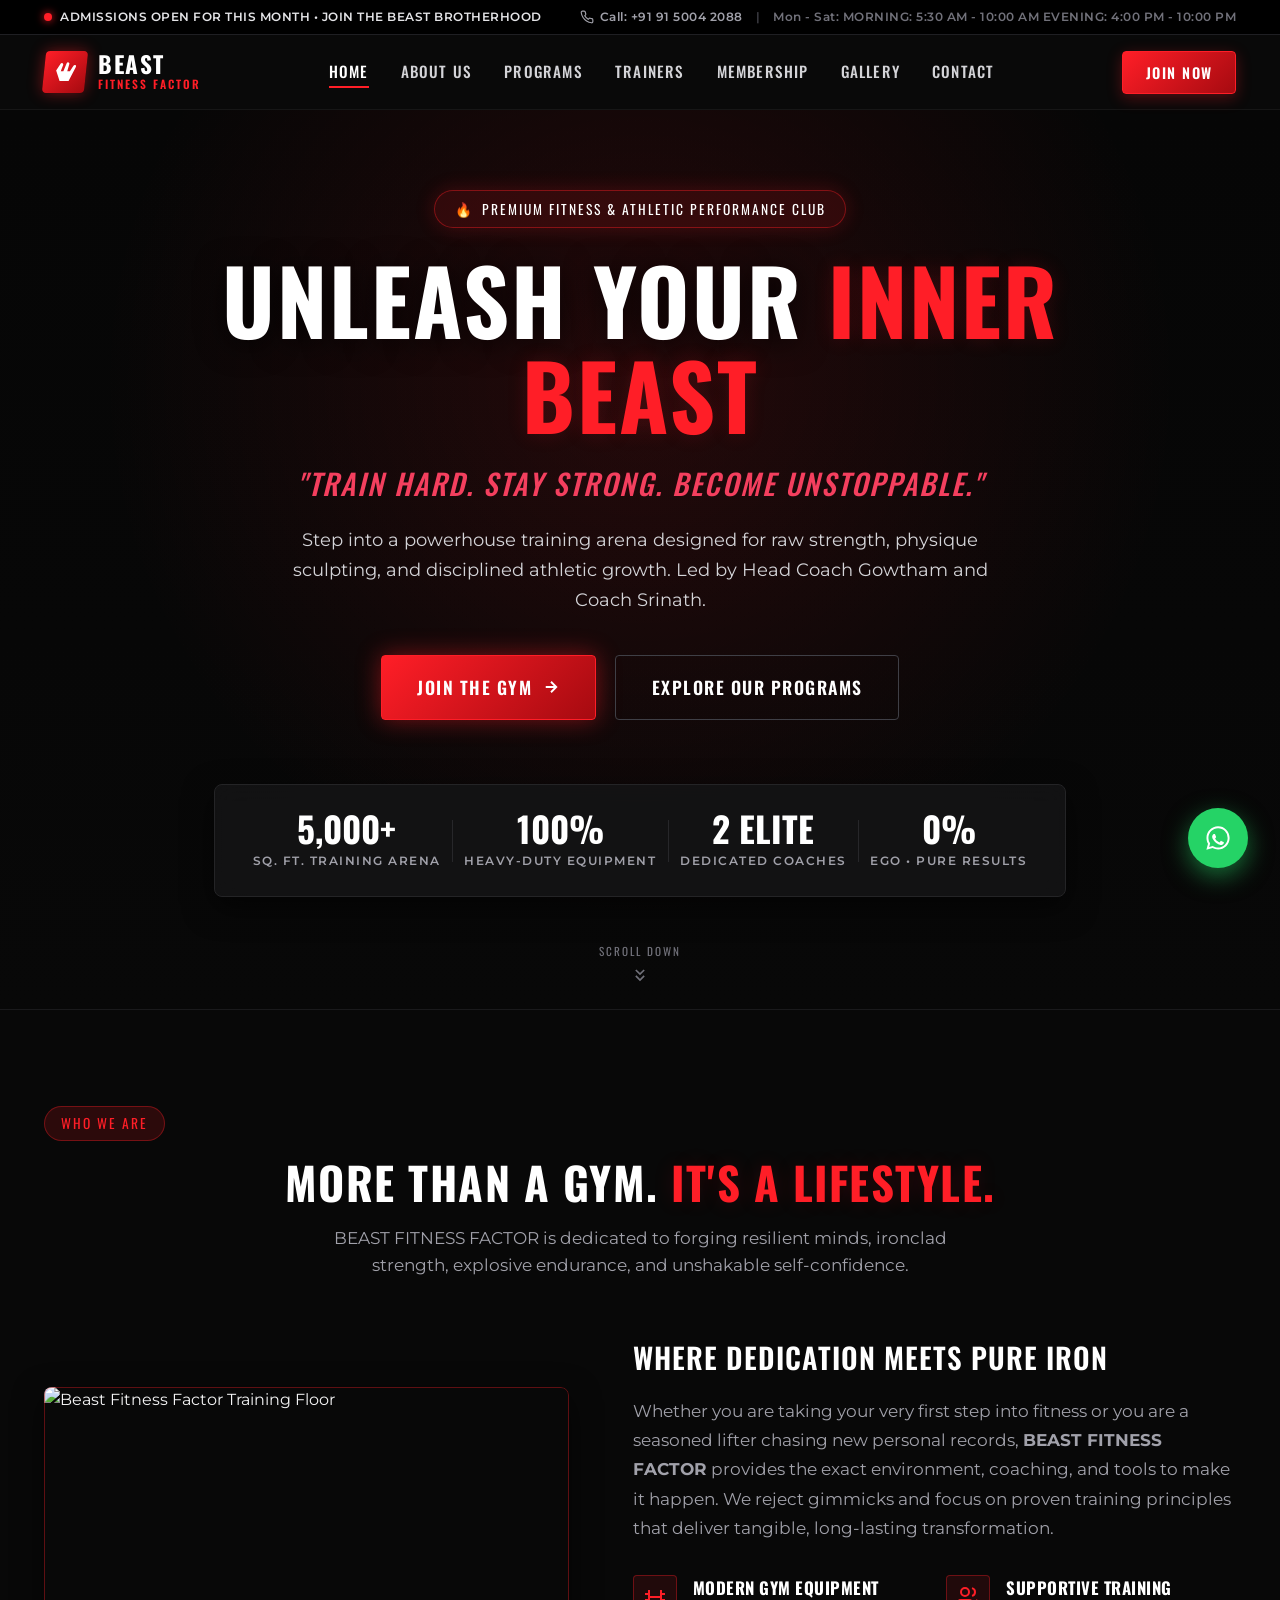
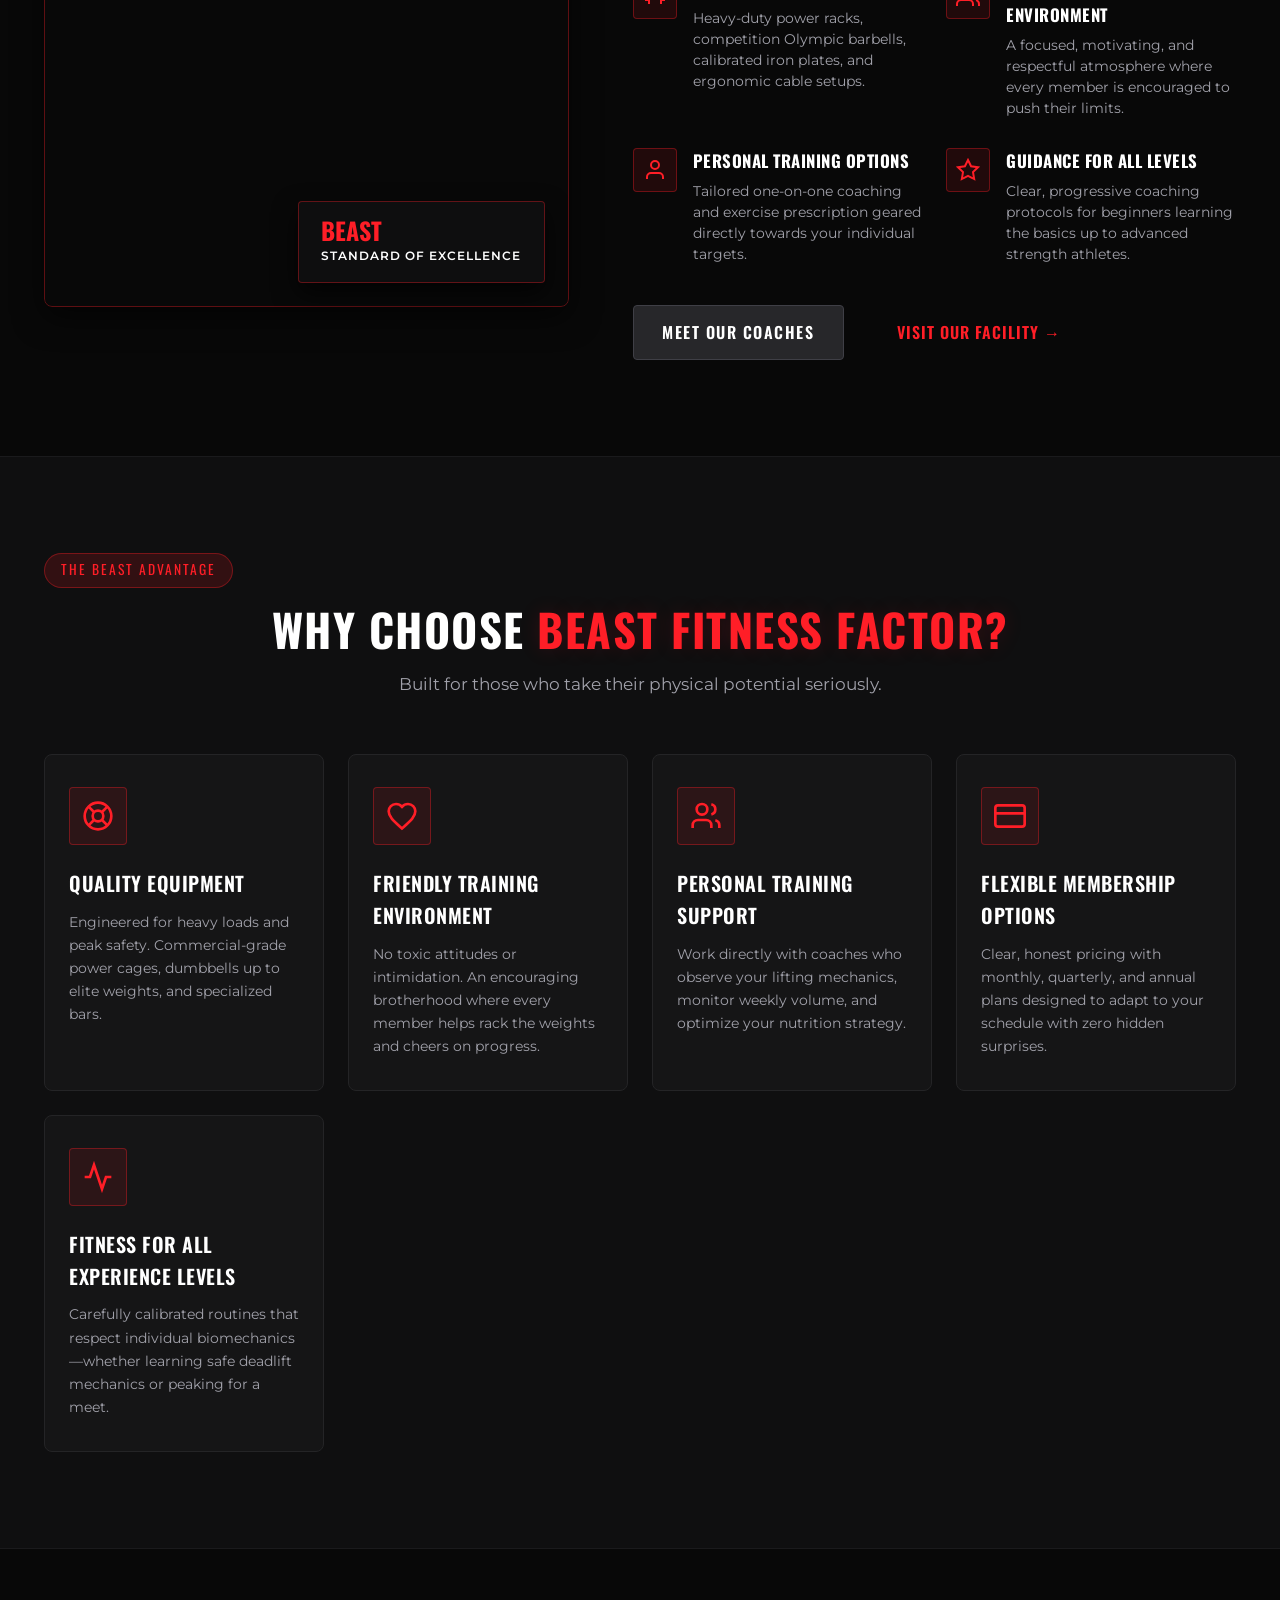
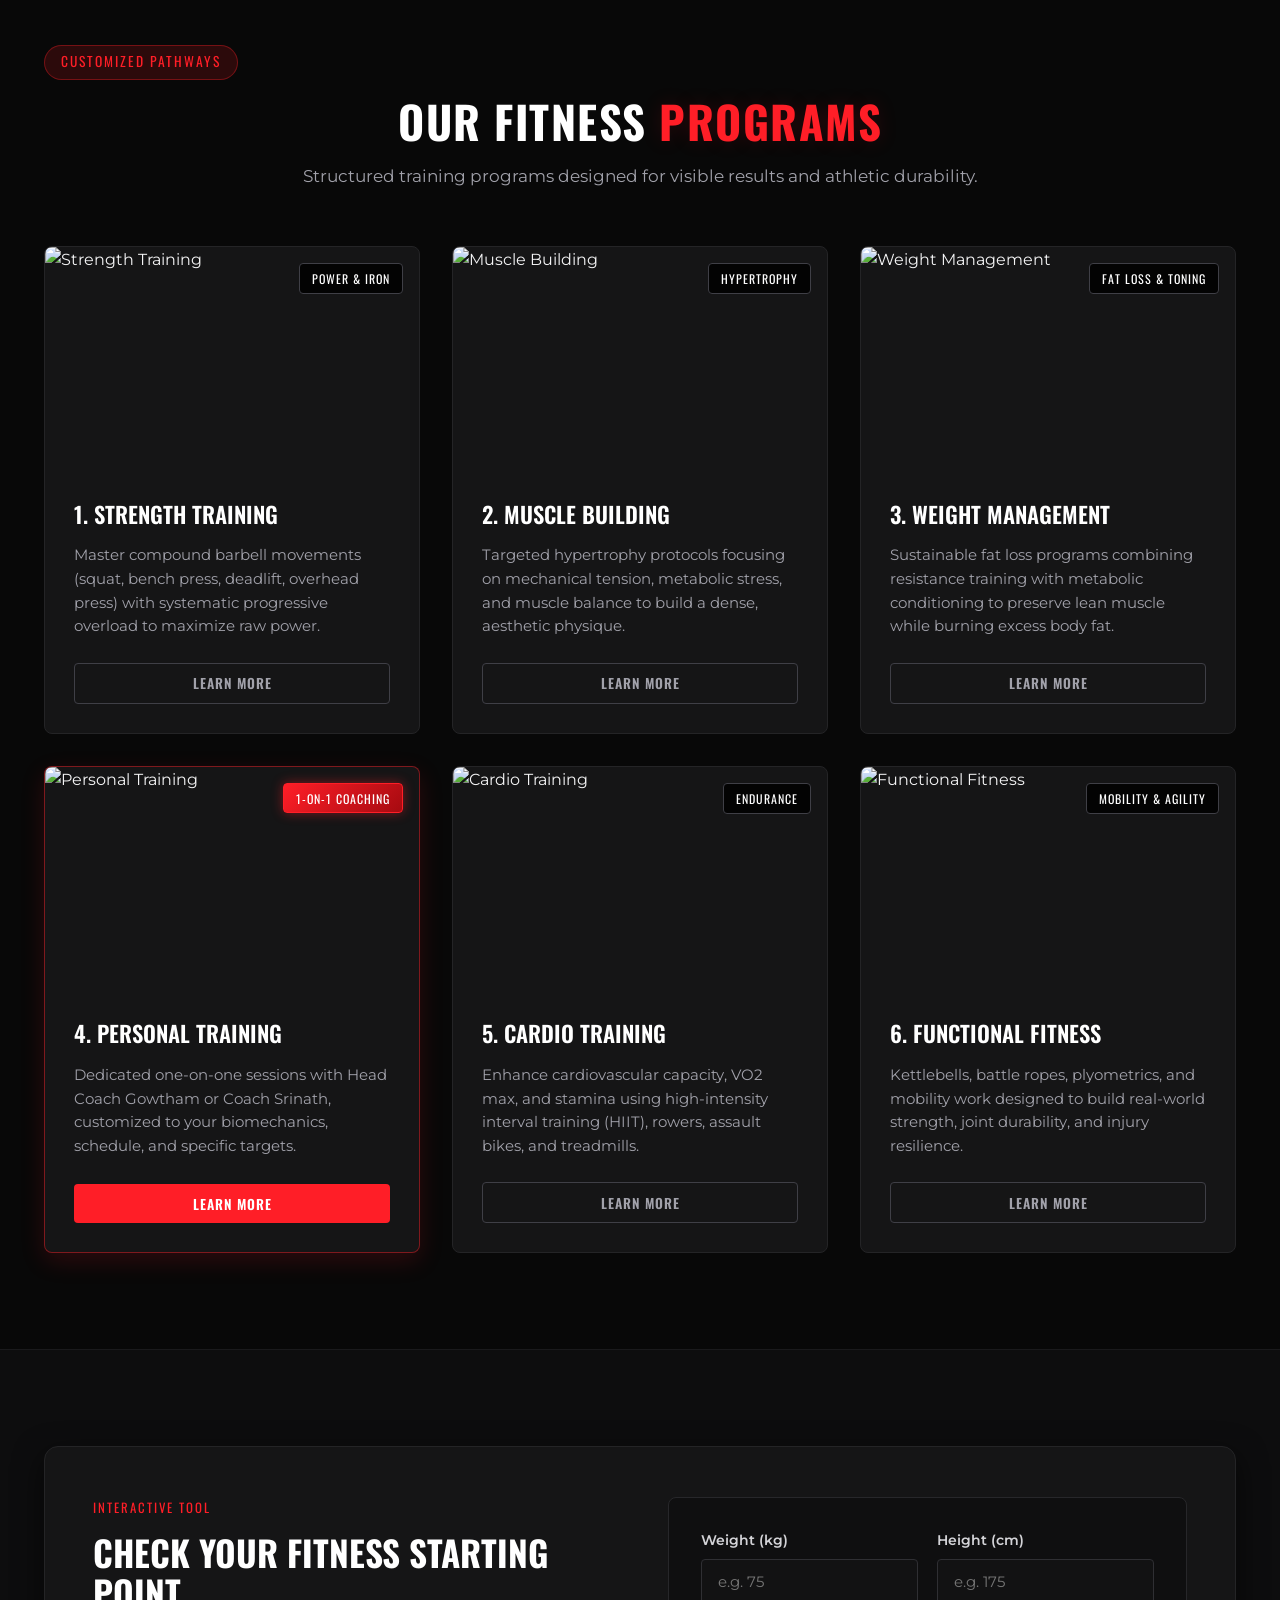
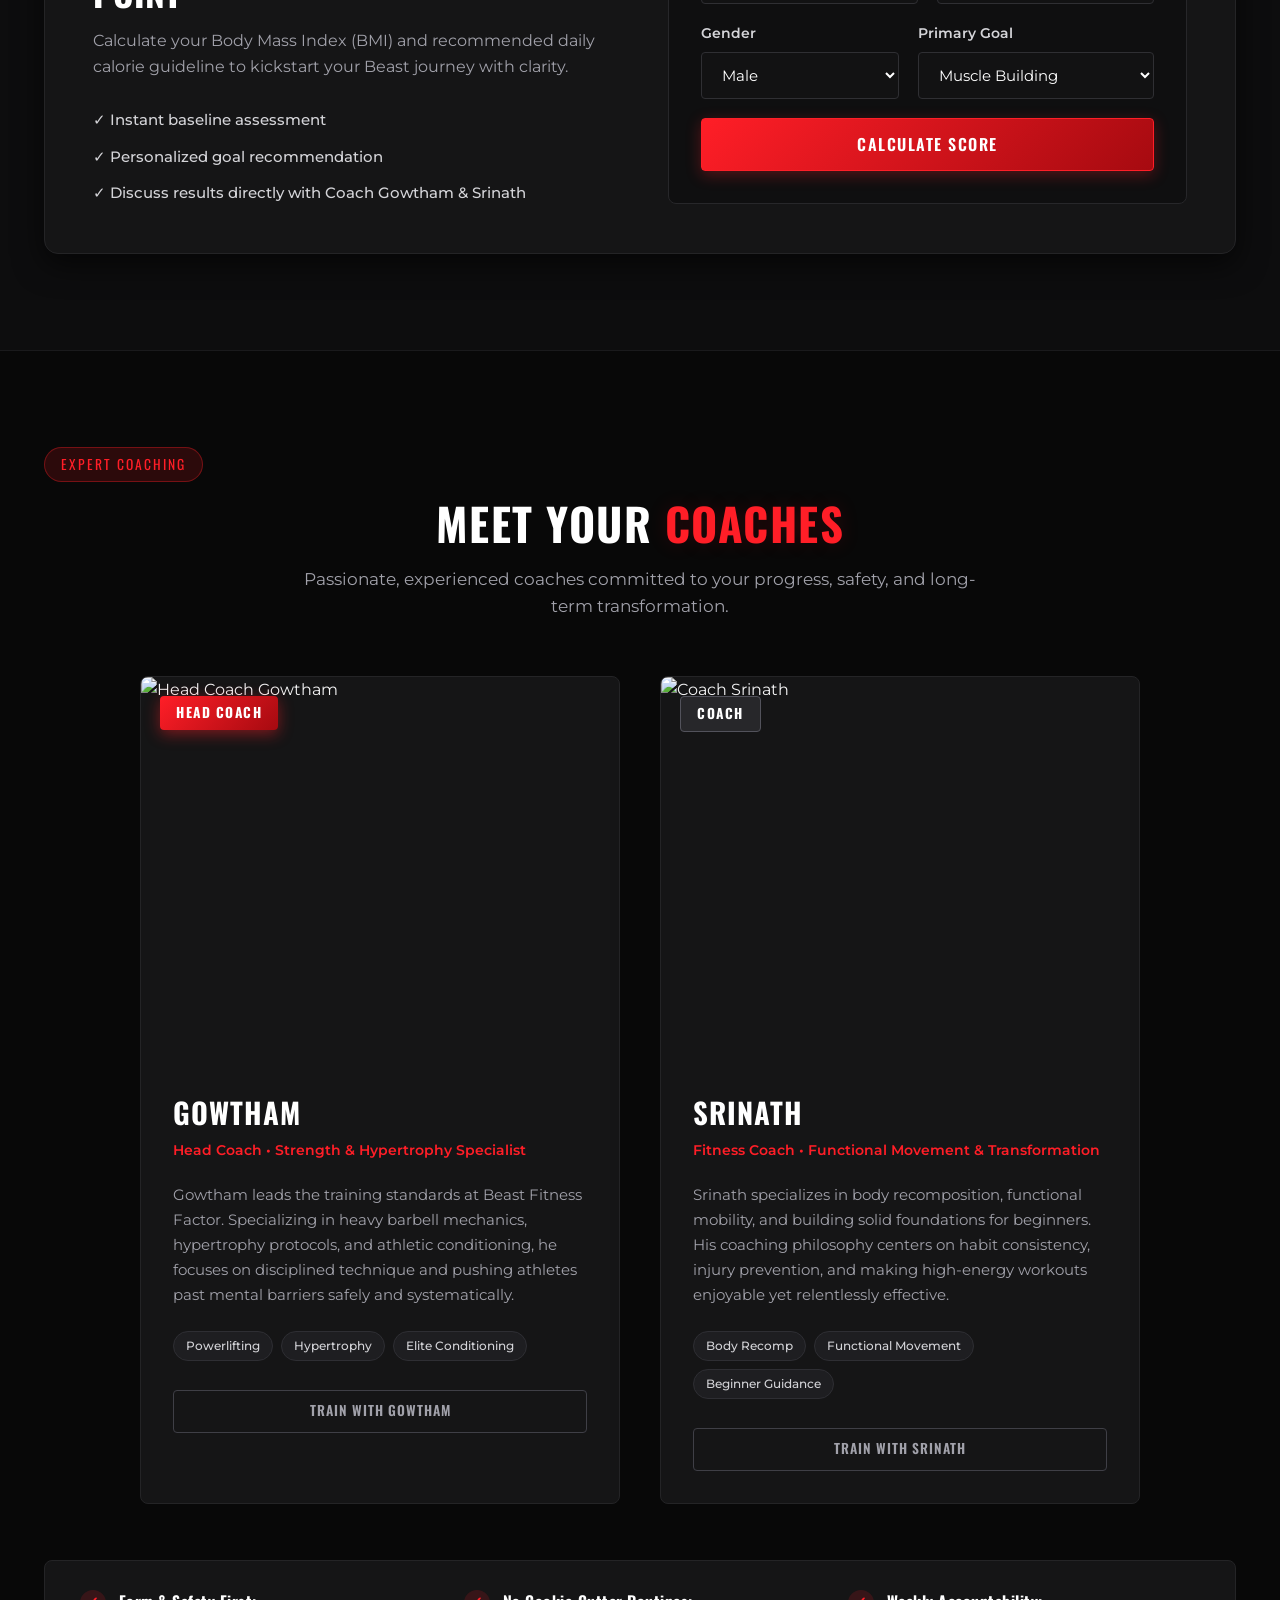
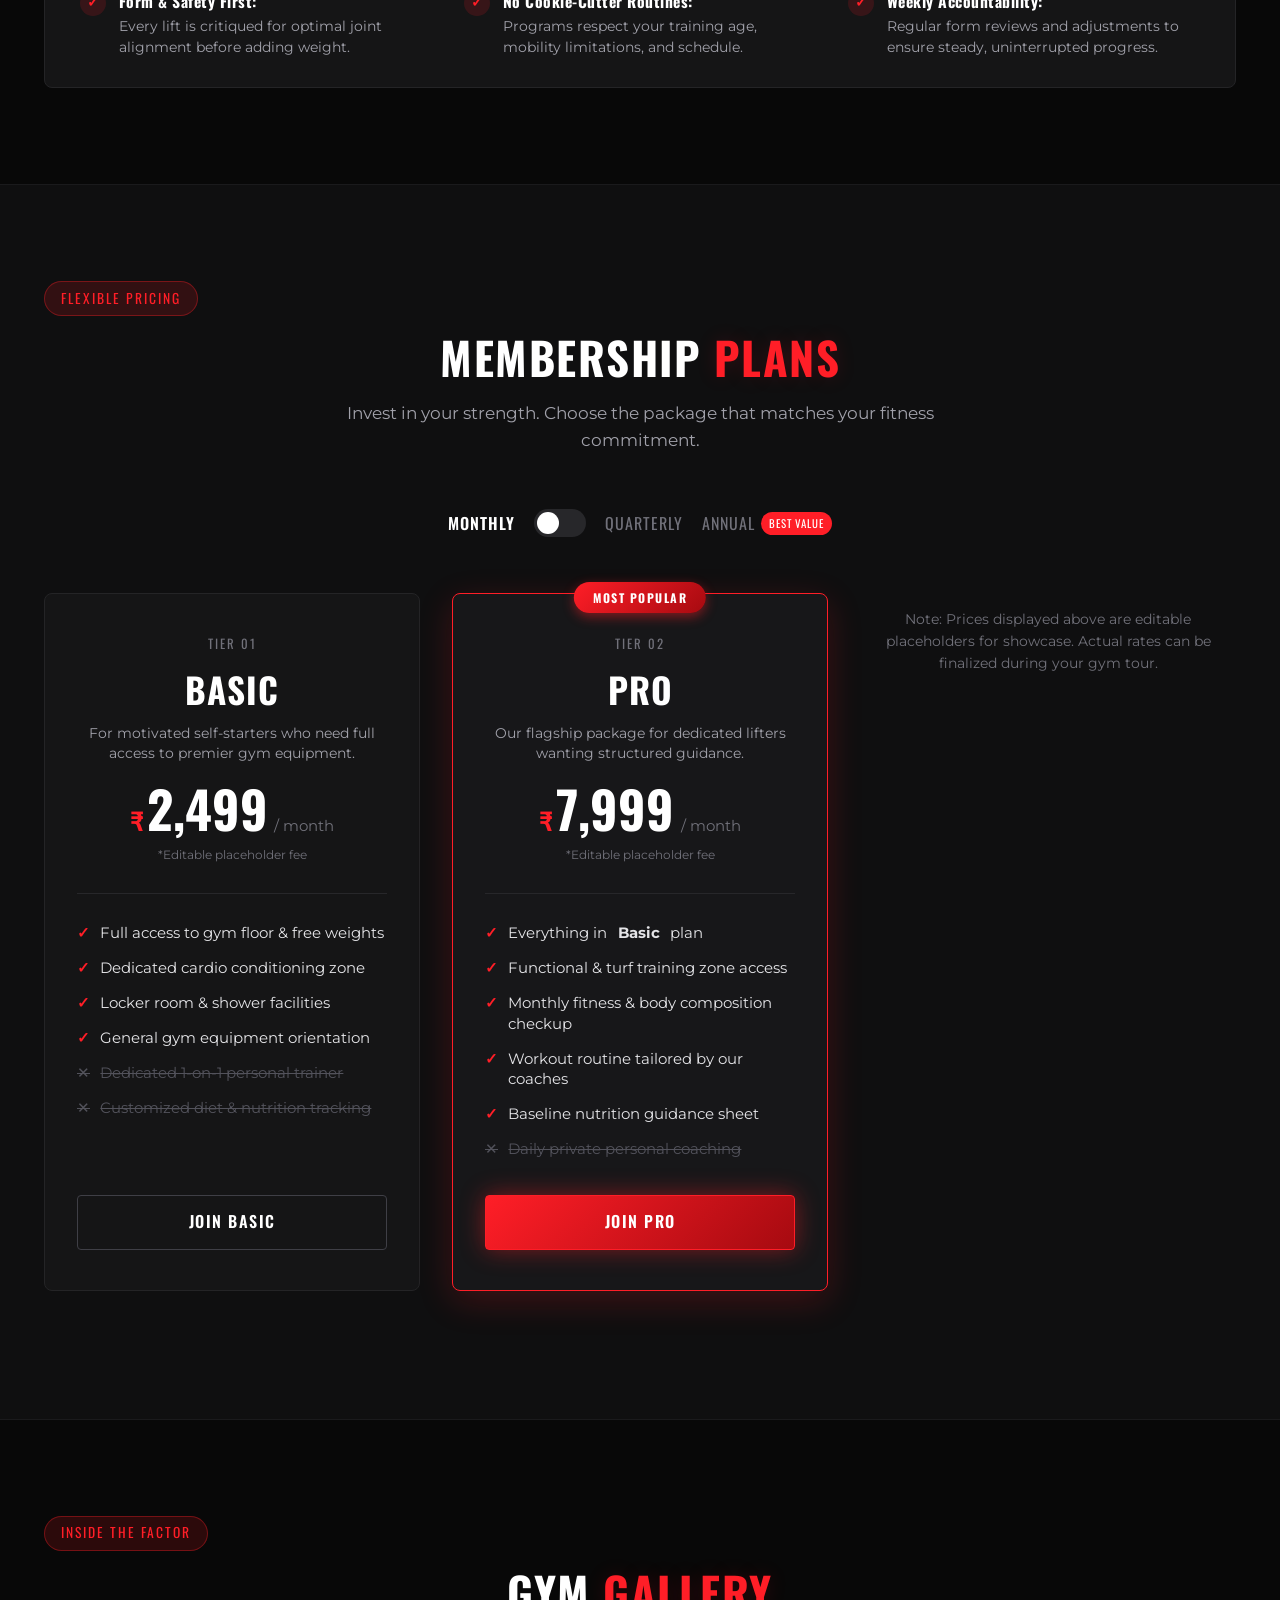
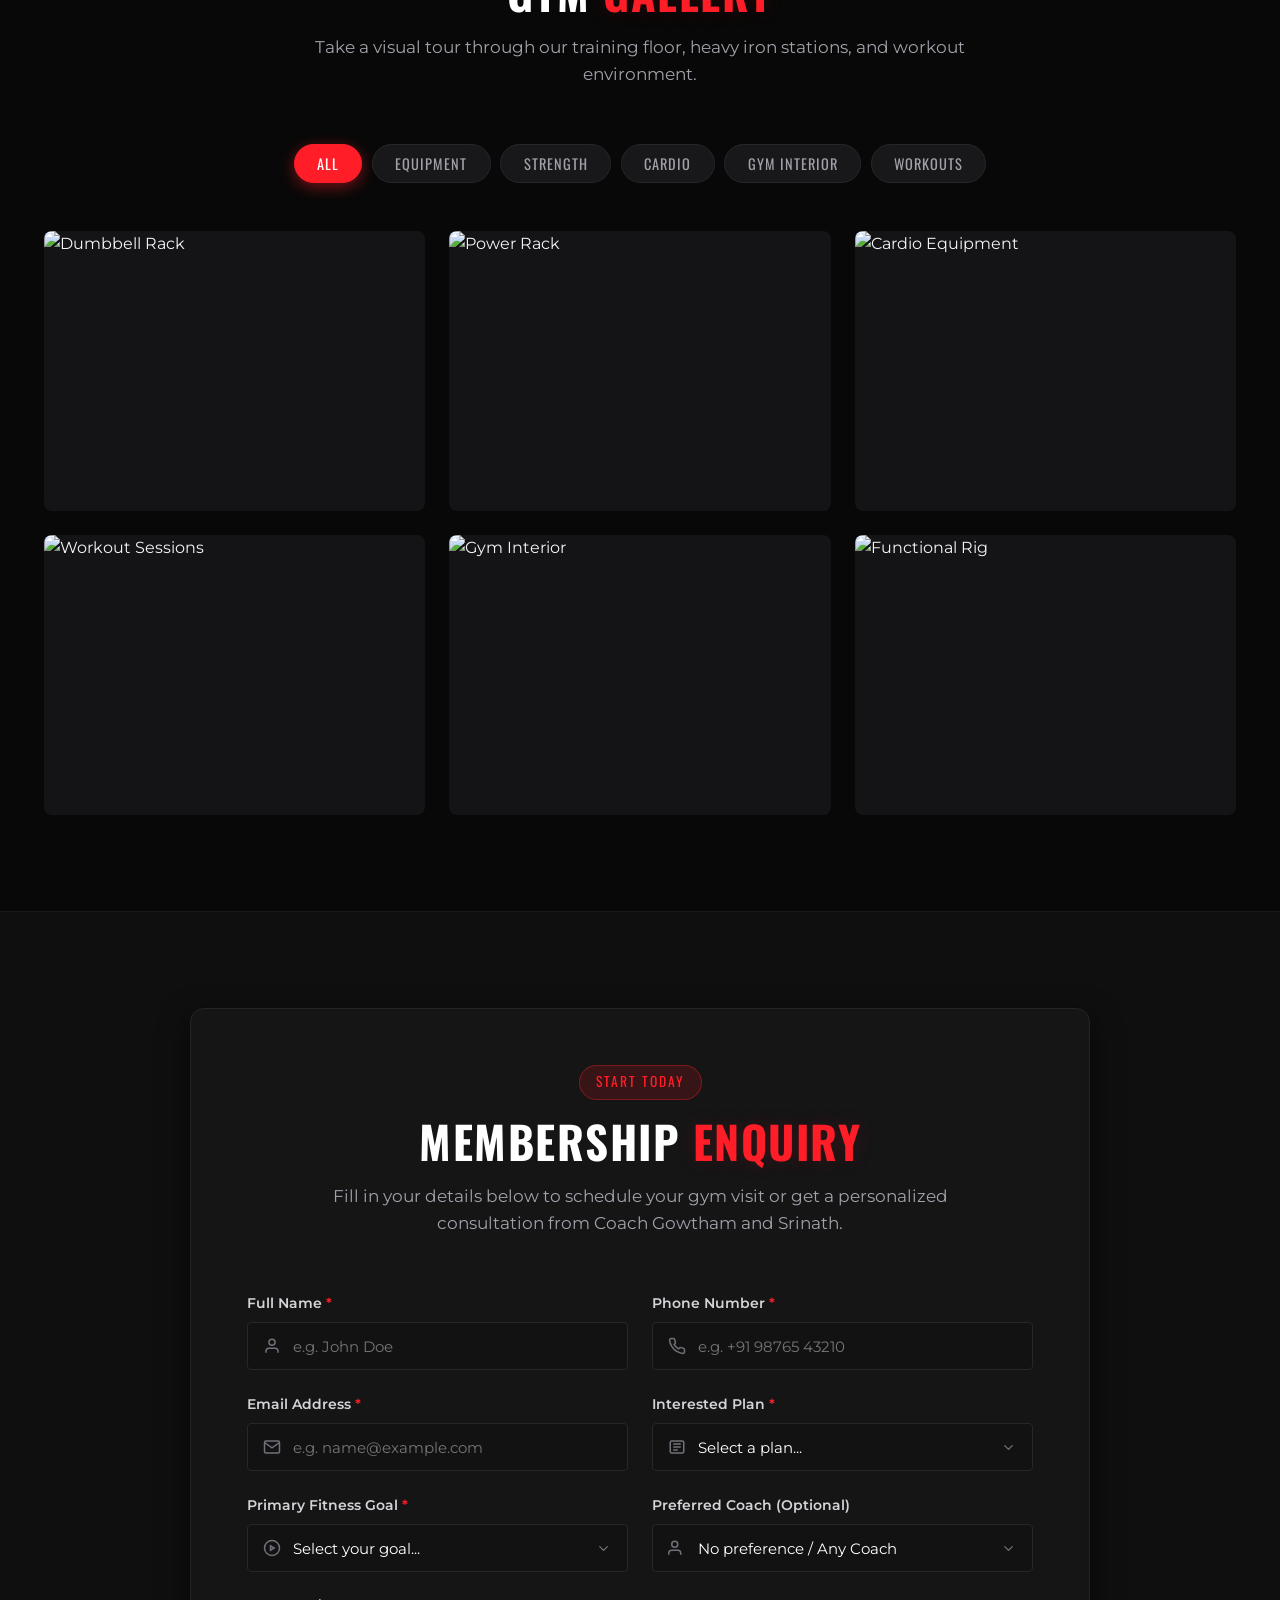
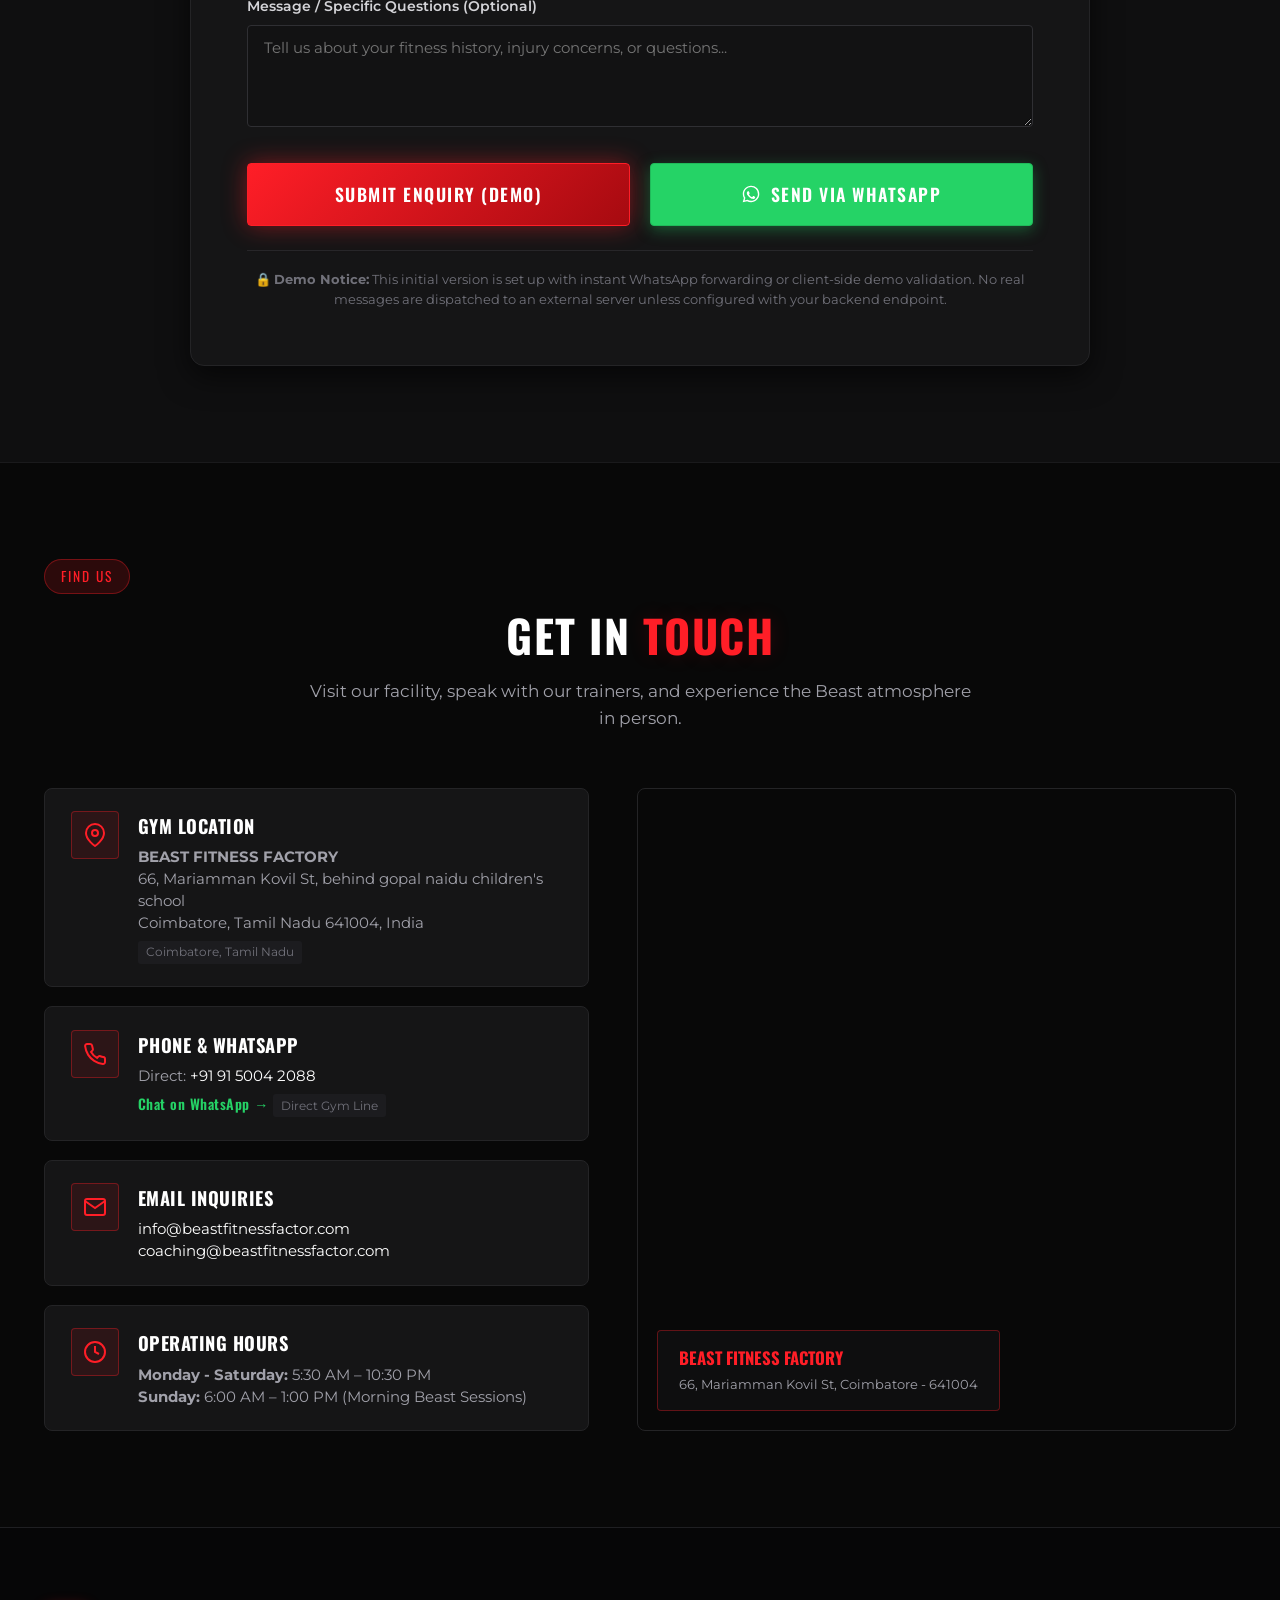
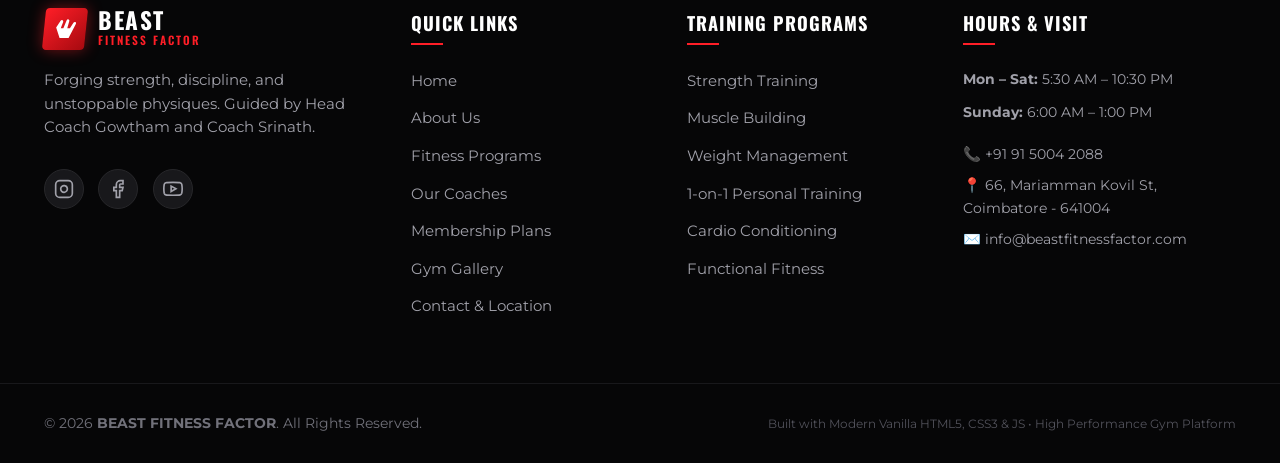
==== index.html @ 0b419434 "Initial commit: Beast Fitness Factory premium gym website" ====
<!DOCTYPE html>
<html lang="en">
<head>
  <meta charset="UTF-8">
  <meta name="viewport" content="width=device-width, initial-scale=1.0">
  <title>BEAST FITNESS FACTOR | Unleash Your Inner Beast</title>
  <meta name="description" content="BEAST FITNESS FACTOR - Premium fitness club with a powerful bodybuilding atmosphere. Expert coaching by Head Coach Gowtham and Coach Srinath.">
  <meta name="theme-color" content="#0d0d0d">
  
  <!-- Google Fonts: Oswald (Headings) & Montserrat (Body/Accents) -->
  <link rel="preconnect" href="https://fonts.googleapis.com">
  <link rel="preconnect" href="https://fonts.gstatic.com" crossorigin>
  <link href="https://fonts.googleapis.com/css2?family=Montserrat:ital,wght@0,300;0,400;0,500;0,600;0,700;0,800;1,400&family=Oswald:wght@400;500;600;700&display=swap" rel="stylesheet">
  
  <!-- Main Stylesheet -->
  <link rel="stylesheet" href="style.css">
</head>
<body>

  <!-- ==================== TOP ANNOUNCEMENT BAR ==================== -->
  <aside class="announcement-bar">
    <div class="container announcement-inner">
      <div class="announcement-item">
        <span class="pulse-indicator"></span>
        <span>ADMISSIONS OPEN FOR THIS MONTH &bull; JOIN THE BEAST BROTHERHOOD</span>
      </div>
      <div class="announcement-contact">
        <a href="tel:+919150042088" class="top-contact-link">
          <svg viewBox="0 0 24 24" width="14" height="14" fill="none" stroke="currentColor" stroke-width="2"><path d="M22 16.92v3a2 2 0 0 1-2.18 2 19.79 19.79 0 0 1-8.63-3.07 19.5 19.5 0 0 1-6-6 19.79 19.79 0 0 1-3.07-8.67A2 2 0 0 1 4.11 2h3a2 2 0 0 1 2 1.72 12.84 12.84 0 0 0 .7 2.81 2 2 0 0 1-.45 2.11L8.09 9.91a16 16 0 0 0 6 6l1.27-1.27a2 2 0 0 1 2.11-.45 12.84 12.84 0 0 0 2.81.7A2 2 0 0 1 22 16.92z"/></svg>
          <span>Call: +91 91 5004 2088</span>
        </a>
        <span class="divider">|</span>
        <span class="hours-tag">Mon - Sat: MORNING: 5:30 AM - 10:00 AM
          EVENING: 4:00 PM - 10:00 PM

        </span>
      </div>
    </div>
  </aside>

  <!-- ==================== STICKY NAVIGATION BAR ==================== -->
  <header class="site-header" id="navbar">
    <div class="container nav-container">
      <!-- Brand Logo -->
      <a href="#home" class="brand-logo" aria-label="Beast Fitness Factor Home">
        <div class="logo-mark">
          <svg viewBox="0 0 32 32" fill="currentColor" class="claw-icon">
            <path d="M4 14l5-9c.6-.9 1.9-1.2 2.8-.5.7.5 1 1.4.8 2.3l-2.4 8.2h3.5l3.2-10.5c.3-1 1.4-1.6 2.4-1.3.8.2 1.4 1 1.4 1.8l-1.8 10h3.5l4-7.5c.5-.9 1.7-1.3 2.6-.7.8.5 1.1 1.4.9 2.3L22 28H10L4 14z"/>
          </svg>
        </div>
        <div class="logo-text">
          <span class="brand-name">BEAST</span>
          <span class="brand-sub">FITNESS FACTOR</span>
        </div>
      </a>

      <!-- Desktop Navigation Links -->
      <nav class="nav-menu" id="nav-menu" aria-label="Main Navigation">
        <ul class="nav-list">
          <li class="nav-item"><a href="#home" class="nav-link active">Home</a></li>
          <li class="nav-item"><a href="#about" class="nav-link">About Us</a></li>
          <li class="nav-item"><a href="#programs" class="nav-link">Programs</a></li>
          <li class="nav-item"><a href="#trainers" class="nav-link">Trainers</a></li>
          <li class="nav-item"><a href="#membership" class="nav-link">Membership</a></li>
          <li class="nav-item"><a href="#gallery" class="nav-link">Gallery</a></li>
          <li class="nav-item"><a href="#contact" class="nav-link">Contact</a></li>
        </ul>
      </nav>

      <!-- Right Action CTA -->
      <div class="nav-actions">
        <a href="#membership" class="btn btn-primary nav-cta">Join Now</a>
        <button class="hamburger" id="hamburger-btn" aria-label="Toggle navigation menu" aria-expanded="false">
          <span class="bar"></span>
          <span class="bar"></span>
          <span class="bar"></span>
        </button>
      </div>
    </div>
  </header>

  <main>
    <!-- ==================== HERO SECTION ==================== -->
    <section class="hero-section" id="home">
      <div class="hero-bg-overlay"></div>
      <div class="container hero-content">
        <div class="hero-badge">
          <span class="badge-fire">🔥</span>
          <span>PREMIUM FITNESS & ATHLETIC PERFORMANCE CLUB</span>
        </div>
        <h1 class="hero-title">
          UNLEASH YOUR <span class="highlight-red">INNER BEAST</span>
        </h1>
        <p class="hero-subtitle">
          "Train Hard. Stay Strong. Become Unstoppable."
        </p>
        <p class="hero-description">
          Step into a powerhouse training arena designed for raw strength, physique sculpting, and disciplined athletic growth. Led by Head Coach Gowtham and Coach Srinath.
        </p>
        <div class="hero-buttons">
          <a href="#membership" class="btn btn-primary btn-large btn-glow">
            <span>JOIN THE GYM</span>
            <svg viewBox="0 0 24 24" width="18" height="18" fill="none" stroke="currentColor" stroke-width="2.5"><path d="M5 12h14M12 5l7 7-7 7"/></svg>
          </a>
          <a href="#programs" class="btn btn-outline btn-large">
            <span>EXPLORE OUR PROGRAMS</span>
          </a>
        </div>

        <!-- Hero Stats Ribbon -->
        <div class="hero-stats">
          <div class="stat-card">
            <span class="stat-number">5,000+</span>
            <span class="stat-label">SQ. FT. TRAINING ARENA</span>
          </div>
          <div class="stat-divider"></div>
          <div class="stat-card">
            <span class="stat-number">100%</span>
            <span class="stat-label">HEAVY-DUTY EQUIPMENT</span>
          </div>
          <div class="stat-divider"></div>
          <div class="stat-card">
            <span class="stat-number">2 ELITE</span>
            <span class="stat-label">DEDICATED COACHES</span>
          </div>
          <div class="stat-divider"></div>
          <div class="stat-card">
            <span class="stat-number">0%</span>
            <span class="stat-label">EGO &bull; PURE RESULTS</span>
          </div>
        </div>
      </div>

      <!-- Scroll Down Indicator -->
      <a href="#about" class="scroll-down-arrow" aria-label="Scroll to About Section">
        <span>SCROLL DOWN</span>
        <svg viewBox="0 0 24 24" width="20" height="20" fill="none" stroke="currentColor" stroke-width="2"><path d="M7 13l5 5 5-5M7 6l5 5 5-5"/></svg>
      </a>
    </section>

    <!-- ==================== ABOUT US SECTION ==================== -->
    <section class="section about-section" id="about">
      <div class="container">
        <div class="section-badge text-center">WHO WE ARE</div>
        <h2 class="section-title text-center">
          MORE THAN A GYM. <span class="highlight-red">IT'S A LIFESTYLE.</span>
        </h2>
        <p class="section-subtitle text-center">
          BEAST FITNESS FACTOR is dedicated to forging resilient minds, ironclad strength, explosive endurance, and unshakable self-confidence.
        </p>

        <div class="about-grid">
          <div class="about-image-column">
            <div class="about-image-wrapper">
              <img src="https://images.unsplash.com/photo-1540497077202-7c8a3999166f?auto=format&fit=crop&w=1000&q=80" alt="Beast Fitness Factor Training Floor" loading="lazy" class="about-main-img">
              <div class="experience-badge">
                <span class="badge-num">BEAST</span>
                <span class="badge-text">STANDARD OF EXCELLENCE</span>
              </div>
            </div>
          </div>

          <div class="about-text-column">
            <h3 class="about-heading">Where Dedication Meets Pure Iron</h3>
            <p class="about-paragraph">
              Whether you are taking your very first step into fitness or you are a seasoned lifter chasing new personal records, <strong>BEAST FITNESS FACTOR</strong> provides the exact environment, coaching, and tools to make it happen. We reject gimmicks and focus on proven training principles that deliver tangible, long-lasting transformation.
            </p>

            <!-- 4 Core Pillars -->
            <div class="about-pillars">
              <div class="pillar-item">
                <div class="pillar-icon">
                  <svg viewBox="0 0 24 24" width="24" height="24" fill="none" stroke="currentColor" stroke-width="2"><path d="M6 5v14M18 5v14M2 9h4M18 9h4M2 15h4M18 15h4M6 12h12"/></svg>
                </div>
                <div class="pillar-text">
                  <h4>Modern Gym Equipment</h4>
                  <p>Heavy-duty power racks, competition Olympic barbells, calibrated iron plates, and ergonomic cable setups.</p>
                </div>
              </div>

              <div class="pillar-item">
                <div class="pillar-icon">
                  <svg viewBox="0 0 24 24" width="24" height="24" fill="none" stroke="currentColor" stroke-width="2"><path d="M17 21v-2a4 4 0 0 0-4-4H5a4 4 0 0 0-4 4v2"/><circle cx="9" cy="7" r="4"/><path d="M23 21v-2a4 4 0 0 0-3-3.87"/><path d="M16 3.13a4 4 0 0 1 0 7.75"/></svg>
                </div>
                <div class="pillar-text">
                  <h4>Supportive Training Environment</h4>
                  <p>A focused, motivating, and respectful atmosphere where every member is encouraged to push their limits.</p>
                </div>
              </div>

              <div class="pillar-item">
                <div class="pillar-icon">
                  <svg viewBox="0 0 24 24" width="24" height="24" fill="none" stroke="currentColor" stroke-width="2"><path d="M20 21v-2a4 4 0 0 0-4-4H8a4 4 0 0 0-4 4v2"/><circle cx="12" cy="7" r="4"/></svg>
                </div>
                <div class="pillar-text">
                  <h4>Personal Training Options</h4>
                  <p>Tailored one-on-one coaching and exercise prescription geared directly towards your individual targets.</p>
                </div>
              </div>

              <div class="pillar-item">
                <div class="pillar-icon">
                  <svg viewBox="0 0 24 24" width="24" height="24" fill="none" stroke="currentColor" stroke-width="2"><path d="M12 2l3.09 6.26L22 9.27l-5 4.87 1.18 6.88L12 17.77l-6.18 3.25L7 14.14 2 9.27l6.91-1.01L12 2z"/></svg>
                </div>
                <div class="pillar-text">
                  <h4>Guidance For All Levels</h4>
                  <p>Clear, progressive coaching protocols for beginners learning the basics up to advanced strength athletes.</p>
                </div>
              </div>
            </div>

            <div class="about-cta-row">
              <a href="#trainers" class="btn btn-secondary">Meet Our Coaches</a>
              <a href="#contact" class="btn btn-link">Visit Our Facility &rarr;</a>
            </div>
          </div>
        </div>
      </div>
    </section>

    <!-- ==================== WHY CHOOSE US SECTION ==================== -->
    <section class="section why-section">
      <div class="container">
        <div class="section-badge text-center">THE BEAST ADVANTAGE</div>
        <h2 class="section-title text-center">WHY CHOOSE <span class="highlight-red">BEAST FITNESS FACTOR?</span></h2>
        <p class="section-subtitle text-center">Built for those who take their physical potential seriously.</p>

        <div class="features-grid">
          <div class="feature-card">
            <div class="feature-icon-wrapper">
              <svg viewBox="0 0 24 24" width="32" height="32" fill="none" stroke="currentColor" stroke-width="2"><circle cx="12" cy="12" r="10"/><path d="m4.93 4.93 4.24 4.24M14.83 9.17l4.24-4.24M14.83 14.83l4.24 4.24M9.17 14.83l-4.24 4.24"/><circle cx="12" cy="12" r="4"/></svg>
            </div>
            <h3 class="feature-title">Quality Equipment</h3>
            <p class="feature-desc">Engineered for heavy loads and peak safety. Commercial-grade power cages, dumbbells up to elite weights, and specialized bars.</p>
          </div>

          <div class="feature-card">
            <div class="feature-icon-wrapper">
              <svg viewBox="0 0 24 24" width="32" height="32" fill="none" stroke="currentColor" stroke-width="2"><path d="M12 21.35l-1.45-1.32C5.4 15.36 2 12.28 2 8.5 2 5.42 4.42 3 7.5 3c1.74 0 3.41.81 4.5 2.09C13.09 3.81 14.76 3 16.5 3 19.58 3 22 5.42 22 8.5c0 3.78-3.4 6.86-8.55 11.54L12 21.35z"/></svg>
            </div>
            <h3 class="feature-title">Friendly Training Environment</h3>
            <p class="feature-desc">No toxic attitudes or intimidation. An encouraging brotherhood where every member helps rack the weights and cheers on progress.</p>
          </div>

          <div class="feature-card">
            <div class="feature-icon-wrapper">
              <svg viewBox="0 0 24 24" width="32" height="32" fill="none" stroke="currentColor" stroke-width="2"><path d="M16 21v-2a4 4 0 0 0-4-4H6a4 4 0 0 0-4 4v2"/><circle cx="9" cy="7" r="4"/><path d="M22 21v-2a4 4 0 0 0-3-3.87"/><path d="M16 3.13a4 4 0 0 1 0 7.75"/></svg>
            </div>
            <h3 class="feature-title">Personal Training Support</h3>
            <p class="feature-desc">Work directly with coaches who observe your lifting mechanics, monitor weekly volume, and optimize your nutrition strategy.</p>
          </div>

          <div class="feature-card">
            <div class="feature-icon-wrapper">
              <svg viewBox="0 0 24 24" width="32" height="32" fill="none" stroke="currentColor" stroke-width="2"><rect x="1" y="4" width="22" height="16" rx="2" ry="2"/><line x1="1" y1="10" x2="23" y2="10"/></svg>
            </div>
            <h3 class="feature-title">Flexible Membership Options</h3>
            <p class="feature-desc">Clear, honest pricing with monthly, quarterly, and annual plans designed to adapt to your schedule with zero hidden surprises.</p>
          </div>

          <div class="feature-card">
            <div class="feature-icon-wrapper">
              <svg viewBox="0 0 24 24" width="32" height="32" fill="none" stroke="currentColor" stroke-width="2"><polyline points="22 12 18 12 15 21 9 3 6 12 2 12"/></svg>
            </div>
            <h3 class="feature-title">Fitness for All Experience Levels</h3>
            <p class="feature-desc">Carefully calibrated routines that respect individual biomechanics—whether learning safe deadlift mechanics or peaking for a meet.</p>
          </div>
        </div>
      </div>
    </section>

    <!-- ==================== OUR FITNESS PROGRAMS ==================== -->
    <section class="section programs-section" id="programs">
      <div class="container">
        <div class="section-badge text-center">CUSTOMIZED PATHWAYS</div>
        <h2 class="section-title text-center">OUR FITNESS <span class="highlight-red">PROGRAMS</span></h2>
        <p class="section-subtitle text-center">Structured training programs designed for visible results and athletic durability.</p>

        <div class="programs-grid">
          <!-- Program 1: Strength Training -->
          <div class="program-card">
            <div class="program-img-wrapper">
              <img src="https://images.unsplash.com/photo-1517838277536-f5f99be501cd?auto=format&fit=crop&w=800&q=80" alt="Strength Training" loading="lazy">
              <span class="program-tag">POWER & IRON</span>
            </div>
            <div class="program-body">
              <h3 class="program-title">1. Strength Training</h3>
              <p class="program-desc">Master compound barbell movements (squat, bench press, deadlift, overhead press) with systematic progressive overload to maximize raw power.</p>
              <button class="btn btn-outline-sm btn-program-details" data-program="strength">Learn More</button>
            </div>
          </div>

          <!-- Program 2: Muscle Building -->
          <div class="program-card">
            <div class="program-img-wrapper">
              <img src="https://images.unsplash.com/photo-1583454110551-21f2fa2afe61?auto=format&fit=crop&w=800&q=80" alt="Muscle Building" loading="lazy">
              <span class="program-tag">HYPERTROPHY</span>
            </div>
            <div class="program-body">
              <h3 class="program-title">2. Muscle Building</h3>
              <p class="program-desc">Targeted hypertrophy protocols focusing on mechanical tension, metabolic stress, and muscle balance to build a dense, aesthetic physique.</p>
              <button class="btn btn-outline-sm btn-program-details" data-program="muscle">Learn More</button>
            </div>
          </div>

          <!-- Program 3: Weight Management -->
          <div class="program-card">
            <div class="program-img-wrapper">
              <img src="https://images.unsplash.com/photo-1518611012118-696072aa579a?auto=format&fit=crop&w=800&q=80" alt="Weight Management" loading="lazy">
              <span class="program-tag">FAT LOSS & TONING</span>
            </div>
            <div class="program-body">
              <h3 class="program-title">3. Weight Management</h3>
              <p class="program-desc">Sustainable fat loss programs combining resistance training with metabolic conditioning to preserve lean muscle while burning excess body fat.</p>
              <button class="btn btn-outline-sm btn-program-details" data-program="weight">Learn More</button>
            </div>
          </div>

          <!-- Program 4: Personal Training -->
          <div class="program-card highlight-card">
            <div class="program-img-wrapper">
              <img src="https://images.unsplash.com/photo-1571019613454-1cb2f99b2d8b?auto=format&fit=crop&w=800&q=80" alt="Personal Training" loading="lazy">
              <span class="program-tag tag-featured">1-ON-1 COACHING</span>
            </div>
            <div class="program-body">
              <h3 class="program-title">4. Personal Training</h3>
              <p class="program-desc">Dedicated one-on-one sessions with Head Coach Gowtham or Coach Srinath, customized to your biomechanics, schedule, and specific targets.</p>
              <button class="btn btn-primary-sm btn-program-details" data-program="pt">Learn More</button>
            </div>
          </div>

          <!-- Program 5: Cardio Training -->
          <div class="program-card">
            <div class="program-img-wrapper">
              <img src="https://images.unsplash.com/photo-1434682881908-b43d0467b798?auto=format&fit=crop&w=800&q=80" alt="Cardio Training" loading="lazy">
              <span class="program-tag">ENDURANCE</span>
            </div>
            <div class="program-body">
              <h3 class="program-title">5. Cardio Training</h3>
              <p class="program-desc">Enhance cardiovascular capacity, VO2 max, and stamina using high-intensity interval training (HIIT), rowers, assault bikes, and treadmills.</p>
              <button class="btn btn-outline-sm btn-program-details" data-program="cardio">Learn More</button>
            </div>
          </div>

          <!-- Program 6: Functional Fitness -->
          <div class="program-card">
            <div class="program-img-wrapper">
              <img src="https://images.unsplash.com/photo-1599058917212-d750089bc07e?auto=format&fit=crop&w=800&q=80" alt="Functional Fitness" loading="lazy">
              <span class="program-tag">MOBILITY & AGILITY</span>
            </div>
            <div class="program-body">
              <h3 class="program-title">6. Functional Fitness</h3>
              <p class="program-desc">Kettlebells, battle ropes, plyometrics, and mobility work designed to build real-world strength, joint durability, and injury resilience.</p>
              <button class="btn btn-outline-sm btn-program-details" data-program="functional">Learn More</button>
            </div>
          </div>
        </div>
      </div>
    </section>

    <!-- ==================== INTERACTIVE BMI & FITNESS CALCULATOR ==================== -->
    <section class="section calculator-section">
      <div class="container">
        <div class="calculator-box">
          <div class="calculator-info">
            <span class="badge-tag">INTERACTIVE TOOL</span>
            <h3>CHECK YOUR FITNESS STARTING POINT</h3>
            <p>Calculate your Body Mass Index (BMI) and recommended daily calorie guideline to kickstart your Beast journey with clarity.</p>
            <ul class="calc-benefits">
              <li>✓ Instant baseline assessment</li>
              <li>✓ Personalized goal recommendation</li>
              <li>✓ Discuss results directly with Coach Gowtham & Srinath</li>
            </ul>
          </div>

          <div class="calculator-form">
            <div class="form-row-2">
              <div class="form-group">
                <label for="calc-weight">Weight (kg)</label>
                <input type="number" id="calc-weight" placeholder="e.g. 75" min="30" max="250">
              </div>
              <div class="form-group">
                <label for="calc-height">Height (cm)</label>
                <input type="number" id="calc-height" placeholder="e.g. 175" min="100" max="240">
              </div>
            </div>
            <div class="form-row-2">
              <div class="form-group">
                <label for="calc-gender">Gender</label>
                <select id="calc-gender">
                  <option value="male">Male</option>
                  <option value="female">Female</option>
                </select>
              </div>
              <div class="form-group">
                <label for="calc-goal">Primary Goal</label>
                <select id="calc-goal">
                  <option value="muscle">Muscle Building</option>
                  <option value="fatloss">Fat Loss</option>
                  <option value="strength">Strength & Performance</option>
                  <option value="maintenance">General Fitness</option>
                </select>
              </div>
            </div>
            <button class="btn btn-primary btn-block" id="btn-calculate-bmi" type="button">Calculate Score</button>

            <!-- Result Box -->
            <div class="calc-result" id="calc-result" style="display: none;">
              <div class="result-score-line">
                <span>Your BMI:</span>
                <strong id="bmi-val">--</strong>
                <span class="result-badge" id="bmi-category">--</span>
              </div>
              <p class="result-tip" id="bmi-advice">Enter your metrics above to see tailored recommendations.</p>
              <a href="#enquiry" class="btn btn-outline-sm btn-block" id="btn-apply-calc">Enquire for Custom Meal & Workout Plan</a>
            </div>
          </div>
        </div>
      </div>
    </section>

    <!-- ==================== TRAINERS SECTION ==================== -->
    <section class="section trainers-section" id="trainers">
      <div class="container">
        <div class="section-badge text-center">EXPERT COACHING</div>
        <h2 class="section-title text-center">MEET YOUR <span class="highlight-red">COACHES</span></h2>
        <p class="section-subtitle text-center">Passionate, experienced coaches committed to your progress, safety, and long-term transformation.</p>

        <div class="trainers-grid">
          <!-- Head Coach: GOWTHAM -->
          <div class="trainer-card">
            <div class="trainer-img-wrapper">
              <img src="https://images.unsplash.com/photo-1567013127542-490d757e51fc?auto=format&fit=crop&w=800&q=80" alt="Head Coach Gowtham" loading="lazy">
              <div class="trainer-role-badge">HEAD COACH</div>
            </div>
            <div class="trainer-info">
              <h3 class="trainer-name">GOWTHAM</h3>
              <p class="trainer-spec">Head Coach &bull; Strength & Hypertrophy Specialist</p>
              <p class="trainer-bio">
                Gowtham leads the training standards at Beast Fitness Factor. Specializing in heavy barbell mechanics, hypertrophy protocols, and athletic conditioning, he focuses on disciplined technique and pushing athletes past mental barriers safely and systematically.
              </p>
              <div class="trainer-focus-tags">
                <span>Powerlifting</span>
                <span>Hypertrophy</span>
                <span>Elite Conditioning</span>
              </div>
              <div class="trainer-cta">
                <a href="#enquiry" class="btn btn-outline-sm btn-block btn-select-coach" data-coach="Gowtham">Train With Gowtham</a>
              </div>
            </div>
          </div>

          <!-- Coach: SRINATH -->
          <div class="trainer-card">
            <div class="trainer-img-wrapper">
              <img src="https://images.unsplash.com/photo-1581009146145-b5ef050c2e1e?auto=format&fit=crop&w=800&q=80" alt="Coach Srinath" loading="lazy">
              <div class="trainer-role-badge badge-coach">COACH</div>
            </div>
            <div class="trainer-info">
              <h3 class="trainer-name">SRINATH</h3>
              <p class="trainer-spec">Fitness Coach &bull; Functional Movement & Transformation</p>
              <p class="trainer-bio">
                Srinath specializes in body recomposition, functional mobility, and building solid foundations for beginners. His coaching philosophy centers on habit consistency, injury prevention, and making high-energy workouts enjoyable yet relentlessly effective.
              </p>
              <div class="trainer-focus-tags">
                <span>Body Recomp</span>
                <span>Functional Movement</span>
                <span>Beginner Guidance</span>
              </div>
              <div class="trainer-cta">
                <a href="#enquiry" class="btn btn-outline-sm btn-block btn-select-coach" data-coach="Srinath">Train With Srinath</a>
              </div>
            </div>
          </div>
        </div>

        <!-- Coaching Standards Banner -->
        <div class="coaching-standards">
          <div class="standard-item">
            <span class="icon">✓</span>
            <div>
              <strong>Form & Safety First:</strong>
              <span>Every lift is critiqued for optimal joint alignment before adding weight.</span>
            </div>
          </div>
          <div class="standard-item">
            <span class="icon">✓</span>
            <div>
              <strong>No Cookie-Cutter Routines:</strong>
              <span>Programs respect your training age, mobility limitations, and schedule.</span>
            </div>
          </div>
          <div class="standard-item">
            <span class="icon">✓</span>
            <div>
              <strong>Weekly Accountability:</strong>
              <span>Regular form reviews and adjustments to ensure steady, uninterrupted progress.</span>
            </div>
          </div>
        </div>
      </div>
    </section>

    <!-- ==================== MEMBERSHIP PLANS ==================== -->
    <section class="section membership-section" id="membership">
      <div class="container">
        <div class="section-badge text-center">FLEXIBLE PRICING</div>
        <h2 class="section-title text-center">MEMBERSHIP <span class="highlight-red">PLANS</span></h2>
        <p class="section-subtitle text-center">Invest in your strength. Choose the package that matches your fitness commitment.</p>

        <!-- Billing Period Toggle -->
        <div class="billing-toggle-wrapper">
          <span class="billing-label active" data-period="monthly">Monthly</span>
          <div class="toggle-switch" id="billing-switch" role="button" aria-label="Toggle billing duration">
            <div class="toggle-slider"></div>
          </div>
          <span class="billing-label" data-period="quarterly">Quarterly</span>
          <span class="billing-label" data-period="annual">Annual <span class="save-tag">BEST VALUE</span></span>
        </div>

        <div class="membership-grid">
          <!-- Plan 1: BASIC -->
          <div class="plan-card">
            <div class="plan-header">
              <span class="plan-tier">TIER 01</span>
              <h3 class="plan-name">BASIC</h3>
              <p class="plan-desc">For motivated self-starters who need full access to premier gym equipment.</p>
              <div class="plan-price">
                <span class="currency">₹</span>
                <span class="amount" data-monthly="2,499" data-quarterly="3,999" data-annual="9,999">2,499</span>
                <span class="period" data-monthly="/ month" data-quarterly="/ quarter" data-annual="/ year">/ month</span>
              </div>
              <span class="placeholder-note">*Editable placeholder fee</span>
            </div>
            <div class="plan-features">
              <ul>
                <li><span class="check">✓</span> Full access to gym floor & free weights</li>
                <li><span class="check">✓</span> Dedicated cardio conditioning zone</li>
                <li><span class="check">✓</span> Locker room & shower facilities</li>
                <li><span class="check">✓</span> General gym equipment orientation</li>
                <li class="disabled"><span class="cross">✕</span> Dedicated 1-on-1 personal trainer</li>
                <li class="disabled"><span class="cross">✕</span> Customized diet & nutrition tracking</li>
              </ul>
            </div>
            <div class="plan-footer">
              <a href="#enquiry" class="btn btn-outline btn-block btn-select-plan" data-plan="Basic">Join Basic</a>
            </div>
          </div>

          <!-- Plan 2: PRO (Featured) -->
          <div class="plan-card featured-plan">
            <div class="popular-ribbon">MOST POPULAR</div>
            <div class="plan-header">
              <span class="plan-tier">TIER 02</span>
              <h3 class="plan-name">PRO</h3>
              <p class="plan-desc">Our flagship package for dedicated lifters wanting structured guidance.</p>
              <div class="plan-price">
                <span class="currency">₹</span>
                <span class="amount" data-monthly="7,999" data-quarterly="21,499" data-annual="95,999">7,999</span>
                <span class="period" data-monthly="/ month" data-quarterly="/ quarter" data-annual="/ year">/ month</span>
              </div>
              <span class="placeholder-note">*Editable placeholder fee</span>
            </div>
            <div class="plan-features">
              <ul>
                <li><span class="check">✓</span> Everything in <strong>Basic</strong> plan</li>
                <li><span class="check">✓</span> Functional & turf training zone access</li>
                <li><span class="check">✓</span> Monthly fitness & body composition checkup</li>
                <li><span class="check">✓</span> Workout routine tailored by our coaches</li>
                <li><span class="check">✓</span> Baseline nutrition guidance sheet</li>
                <li class="disabled"><span class="cross">✕</span> Daily private personal coaching</li>
              </ul>
            </div>
            <div class="plan-footer">
              <a href="#enquiry" class="btn btn-primary btn-block btn-glow btn-select-plan" data-plan="Pro">Join Pro</a>
            </div>
          </div>

          

        <p class="pricing-disclaimer text-center">
          Note: Prices displayed above are editable placeholders for showcase. Actual rates can be finalized during your gym tour.
        </p>
      </div>
    </section>

    <!-- ==================== GYM GALLERY ==================== -->
    <section class="section gallery-section" id="gallery">
      <div class="container">
        <div class="section-badge text-center">INSIDE THE FACTOR</div>
        <h2 class="section-title text-center">GYM <span class="highlight-red">GALLERY</span></h2>
        <p class="section-subtitle text-center">Take a visual tour through our training floor, heavy iron stations, and workout environment.</p>

        <!-- Gallery Filter Tabs -->
        <div class="gallery-filters">
          <button class="filter-btn active" data-filter="all">All</button>
          <button class="filter-btn" data-filter="equipment">Equipment</button>
          <button class="filter-btn" data-filter="strength">Strength</button>
          <button class="filter-btn" data-filter="cardio">Cardio</button>
          <button class="filter-btn" data-filter="interior">Gym Interior</button>
          <button class="filter-btn" data-filter="sessions">Workouts</button>
        </div>

        <!-- Gallery Grid -->
        <div class="gallery-grid">
          <!-- Item 1: Equipment -->
          <div class="gallery-item" data-category="equipment" data-title="Dumbbell Arsenal & Rack" data-src="https://images.unsplash.com/photo-1584735935682-2f2b69dff9d2?auto=format&fit=crop&w=1200&q=85">
            <img src="https://images.unsplash.com/photo-1584735935682-2f2b69dff9d2?auto=format&fit=crop&w=700&q=80" alt="Dumbbell Rack" loading="lazy">
            <div class="gallery-overlay">
              <span class="overlay-tag">Equipment</span>
              <h4>Dumbbell Rack & Free Weights</h4>
              <span class="overlay-icon">+</span>
            </div>
          </div>

          <!-- Item 2: Strength -->
          <div class="gallery-item" data-category="strength" data-title="Olympic Barbell Power Platform" data-src="https://images.unsplash.com/photo-1526506118085-60ce8714f8c5?auto=format&fit=crop&w=1200&q=85">
            <img src="https://images.unsplash.com/photo-1526506118085-60ce8714f8c5?auto=format&fit=crop&w=700&q=80" alt="Power Rack" loading="lazy">
            <div class="gallery-overlay">
              <span class="overlay-tag">Strength</span>
              <h4>Heavy Barbell Station</h4>
              <span class="overlay-icon">+</span>
            </div>
          </div>

          <!-- Item 3: Cardio -->
          <div class="gallery-item" data-category="cardio" data-title="High-End Cardio Endurance Line" data-src="https://images.unsplash.com/photo-1576678927484-cc907957088c?auto=format&fit=crop&w=1200&q=85">
            <img src="https://images.unsplash.com/photo-1576678927484-cc907957088c?auto=format&fit=crop&w=700&q=80" alt="Cardio Equipment" loading="lazy">
            <div class="gallery-overlay">
              <span class="overlay-tag">Cardio</span>
              <h4>Cardio Endurance Line</h4>
              <span class="overlay-icon">+</span>
            </div>
          </div>

          <!-- Item 4: Sessions -->
          <div class="gallery-item" data-category="sessions" data-title="Focused Athlete Training Session" data-src="https://images.unsplash.com/photo-1549060279-7e168fcee0c2?auto=format&fit=crop&w=1200&q=85">
            <img src="https://images.unsplash.com/photo-1549060279-7e168fcee0c2?auto=format&fit=crop&w=700&q=80" alt="Workout Sessions" loading="lazy">
            <div class="gallery-overlay">
              <span class="overlay-tag">Workouts</span>
              <h4>Intense Training Sessions</h4>
              <span class="overlay-icon">+</span>
            </div>
          </div>

          <!-- Item 5: Interior -->
          <div class="gallery-item" data-category="interior" data-title="Atmospheric Gym Floor & Lighting" data-src="https://images.unsplash.com/photo-1570829460005-c840387bb1ca?auto=format&fit=crop&w=1200&q=85">
            <img src="https://images.unsplash.com/photo-1570829460005-c840387bb1ca?auto=format&fit=crop&w=700&q=80" alt="Gym Interior" loading="lazy">
            <div class="gallery-overlay">
              <span class="overlay-tag">Interior</span>
              <h4>Beast Training Atmosphere</h4>
              <span class="overlay-icon">+</span>
            </div>
          </div>

          <!-- Item 6: Equipment -->
          <div class="gallery-item" data-category="equipment" data-title="Functional Rig & Pullup Stations" data-src="https://images.unsplash.com/photo-1517963879433-6ad2b056d712?auto=format&fit=crop&w=1200&q=85">
            <img src="https://images.unsplash.com/photo-1517963879433-6ad2b056d712?auto=format&fit=crop&w=700&q=80" alt="Functional Rig" loading="lazy">
            <div class="gallery-overlay">
              <span class="overlay-tag">Equipment</span>
              <h4>Calisthenics & Rig Area</h4>
              <span class="overlay-icon">+</span>
            </div>
          </div>
        </div>
      </div>
    </section>

    <!-- ==================== MEMBERSHIP ENQUIRY FORM ==================== -->
    <section class="section enquiry-section" id="enquiry">
      <div class="container">
        <div class="enquiry-card">
          <div class="enquiry-header text-center">
            <div class="section-badge">START TODAY</div>
            <h2 class="section-title">MEMBERSHIP <span class="highlight-red">ENQUIRY</span></h2>
            <p class="section-subtitle">
              Fill in your details below to schedule your gym visit or get a personalized consultation from Coach Gowtham and Srinath.
            </p>
          </div>

          <form id="membership-form" class="enquiry-form" novalidate>
            <div class="form-grid">
              <!-- Full Name -->
              <div class="form-group">
                <label for="form-name">Full Name <span class="req">*</span></label>
                <div class="input-with-icon">
                  <svg viewBox="0 0 24 24" width="18" height="18" fill="none" stroke="currentColor" stroke-width="2"><path d="M20 21v-2a4 4 0 0 0-4-4H8a4 4 0 0 0-4 4v2"/><circle cx="12" cy="7" r="4"/></svg>
                  <input type="text" id="form-name" name="name" placeholder="e.g. John Doe" required>
                </div>
                <span class="error-msg" id="name-error">Please enter your full name.</span>
              </div>

              <!-- Phone Number -->
              <div class="form-group">
                <label for="form-phone">Phone Number <span class="req">*</span></label>
                <div class="input-with-icon">
                  <svg viewBox="0 0 24 24" width="18" height="18" fill="none" stroke="currentColor" stroke-width="2"><path d="M22 16.92v3a2 2 0 0 1-2.18 2 19.79 19.79 0 0 1-8.63-3.07 19.5 19.5 0 0 1-6-6 19.79 19.79 0 0 1-3.07-8.67A2 2 0 0 1 4.11 2h3a2 2 0 0 1 2 1.72 12.84 12.84 0 0 0 .7 2.81 2 2 0 0 1-.45 2.11L8.09 9.91a16 16 0 0 0 6 6l1.27-1.27a2 2 0 0 1 2.11-.45 12.84 12.84 0 0 0 2.81.7A2 2 0 0 1 22 16.92z"/></svg>
                  <input type="tel" id="form-phone" name="phone" placeholder="e.g. +91 98765 43210" required>
                </div>
                <span class="error-msg" id="phone-error">Please enter a valid phone number.</span>
              </div>

              <!-- Email Address -->
              <div class="form-group">
                <label for="form-email">Email Address <span class="req">*</span></label>
                <div class="input-with-icon">
                  <svg viewBox="0 0 24 24" width="18" height="18" fill="none" stroke="currentColor" stroke-width="2"><path d="M4 4h16c1.1 0 2 .9 2 2v12c0 1.1-.9 2-2 2H4c-1.1 0-2-.9-2-2V6c0-1.1.9-2 2-2z"/><polyline points="22,6 12,13 2,6"/></svg>
                  <input type="email" id="form-email" name="email" placeholder="e.g. name@example.com" required>
                </div>
                <span class="error-msg" id="email-error">Please enter a valid email address.</span>
              </div>

              <!-- Interested Membership Plan -->
              <div class="form-group">
                <label for="form-plan">Interested Plan <span class="req">*</span></label>
                <div class="input-with-icon">
                  <svg viewBox="0 0 24 24" width="18" height="18" fill="none" stroke="currentColor" stroke-width="2"><rect x="3" y="4" width="18" height="16" rx="2"/><path d="M7 8h10M7 12h10M7 16h6"/></svg>
                  <select id="form-plan" name="plan" required>
                    <option value="" disabled selected>Select a plan...</option>
                    <option value="Basic">BASIC (Gym Floor Access)</option>
                    <option value="Pro">PRO (Gym + Functional + Coaching Routine)</option>
  
                    <option value="Personal Training Only">Personal Training Inquiry</option>
                  </select>
                </div>
                <span class="error-msg" id="plan-error">Please select a membership plan.</span>
              </div>

              <!-- Fitness Goal -->
              <div class="form-group">
                <label for="form-goal">Primary Fitness Goal <span class="req">*</span></label>
                <div class="input-with-icon">
                  <svg viewBox="0 0 24 24" width="18" height="18" fill="none" stroke="currentColor" stroke-width="2"><circle cx="12" cy="12" r="10"/><path d="m10 15 5-3-5-3v6z"/></svg>
                  <select id="form-goal" name="goal" required>
                    <option value="" disabled selected>Select your goal...</option>
                    <option value="Strength Training">Strength Training & Powerlifting</option>
                    <option value="Muscle Building">Muscle Building / Hypertrophy</option>
                    <option value="Weight Management">Weight Management / Fat Loss</option>
                    <option value="Personal Training">Personal Training with Coaches</option>
                    <option value="Cardio & Endurance">Cardio & Stamina</option>
                    <option value="Functional Fitness">Functional Movement & Mobility</option>
                  </select>
                </div>
                <span class="error-msg" id="goal-error">Please select your primary fitness goal.</span>
              </div>

              <!-- Preferred Coach / Time -->
              <div class="form-group">
                <label for="form-coach">Preferred Coach (Optional)</label>
                <div class="input-with-icon">
                  <svg viewBox="0 0 24 24" width="18" height="18" fill="none" stroke="currentColor" stroke-width="2"><path d="M17 21v-2a4 4 0 0 0-4-4H5a4 4 0 0 0-4 4v2"/><circle cx="9" cy="7" r="4"/></svg>
                  <select id="form-coach" name="coach">
                    <option value="Any Available Coach">No preference / Any Coach</option>
                    <option value="Head Coach Gowtham">Head Coach Gowtham (Strength Specialist)</option>
                    <option value="Coach Srinath">Coach Srinath (Functional Specialist)</option>
                  </select>
                </div>
              </div>

              <!-- Message -->
              <div class="form-group full-width">
                <label for="form-message">Message / Specific Questions (Optional)</label>
                <textarea id="form-message" name="message" rows="4" placeholder="Tell us about your fitness history, injury concerns, or questions..."></textarea>
              </div>
            </div>

            <!-- Form Action Buttons -->
            <div class="enquiry-actions">
              <button type="submit" class="btn btn-primary btn-large btn-glow" id="btn-submit-form">
                <span>Submit Enquiry (Demo)</span>
              </button>
              
              <button type="button" class="btn btn-whatsapp btn-large" id="btn-whatsapp-enquiry">
                <svg viewBox="0 0 24 24" width="20" height="20" fill="currentColor"><path d="M12.04 2c-5.46 0-9.91 4.45-9.91 9.91 0 1.75.46 3.45 1.32 4.95L2.05 22l5.25-1.38c1.45.79 3.08 1.21 4.74 1.21 5.46 0 9.91-4.45 9.91-9.91 0-2.65-1.03-5.14-2.9-7.01A9.816 9.816 0 0 0 12.04 2zm.01 1.67c2.2 0 4.26.86 5.82 2.42a8.225 8.225 0 0 1 2.41 5.83c0 4.54-3.7 8.24-8.24 8.24-1.48 0-2.93-.4-4.2-1.15l-.3-.18-3.12.82.83-3.04-.2-.31a8.196 8.196 0 0 1-1.26-4.38c0-4.54 3.7-8.24 8.24-8.24zm4.52 11.66c-.25-.12-1.47-.72-1.7-.81-.23-.08-.39-.12-.56.12-.17.25-.64.81-.79.97-.14.17-.29.19-.54.06-.25-.12-1.05-.39-2-1.23-.74-.66-1.23-1.47-1.38-1.72-.14-.25-.02-.38.11-.51.11-.11.25-.29.37-.43.12-.14.17-.25.25-.41.08-.17.04-.31-.02-.43s-.56-1.34-.76-1.84c-.2-.48-.41-.42-.56-.43h-.48c-.17 0-.43.06-.66.31-.22.25-.86.84-.86 2.05s.88 2.38 1 2.55c.12.17 1.73 2.64 4.19 3.7.59.25 1.05.41 1.41.52.59.19 1.13.16 1.56.1.48-.07 1.47-.6 1.68-1.18.21-.58.21-1.07.15-1.18-.06-.11-.23-.17-.48-.29z"/></svg>
                <span>Send via WhatsApp</span>
              </button>
            </div>

            <!-- Transparency Disclaimer -->
            <p class="form-disclaimer">
              🔒 <strong>Demo Notice:</strong> This initial version is set up with instant WhatsApp forwarding or client-side demo validation. No real messages are dispatched to an external server unless configured with your backend endpoint.
            </p>
          </form>
        </div>
      </div>
    </section>

    <!-- ==================== CONTACT & MAP SECTION ==================== -->
    <section class="section contact-section" id="contact">
      <div class="container">
        <div class="section-badge text-center">FIND US</div>
        <h2 class="section-title text-center">GET IN <span class="highlight-red">TOUCH</span></h2>
        <p class="section-subtitle text-center">Visit our facility, speak with our trainers, and experience the Beast atmosphere in person.</p>

        <div class="contact-grid">
          <!-- Contact Info Cards -->
          <div class="contact-cards-col">
            <!-- Address -->
            <div class="contact-info-card">
              <div class="contact-icon">
                <svg viewBox="0 0 24 24" width="24" height="24" fill="none" stroke="currentColor" stroke-width="2"><path d="M21 10c0 7-9 13-9 13s-9-6-9-13a9 9 0 0 1 18 0z"/><circle cx="12" cy="10" r="3"/></svg>
              </div>
              <div class="contact-details">
                <h4>Gym Location</h4>
                <p><strong>BEAST FITNESS FACTORY</strong><br>66, Mariamman Kovil St, behind gopal naidu children's school<br>Coimbatore, Tamil Nadu 641004, India</p>
                <span class="edit-badge">Coimbatore, Tamil Nadu</span>
              </div>
            </div>

            <!-- Phone & WhatsApp -->
            <div class="contact-info-card">
              <div class="contact-icon">
                <svg viewBox="0 0 24 24" width="24" height="24" fill="none" stroke="currentColor" stroke-width="2"><path d="M22 16.92v3a2 2 0 0 1-2.18 2 19.79 19.79 0 0 1-8.63-3.07 19.5 19.5 0 0 1-6-6 19.79 19.79 0 0 1-3.07-8.67A2 2 0 0 1 4.11 2h3a2 2 0 0 1 2 1.72 12.84 12.84 0 0 0 .7 2.81 2 2 0 0 1-.45 2.11L8.09 9.91a16 16 0 0 0 6 6l1.27-1.27a2 2 0 0 1 2.11-.45 12.84 12.84 0 0 0 2.81.7A2 2 0 0 1 22 16.92z"/></svg>
              </div>
              <div class="contact-details">
                <h4>Phone & WhatsApp</h4>
                <p>Direct: <a href="tel:+919150042088">+91 91 5004 2088</a></p>
                <a href="https://wa.me/919150042088?text=Hi%20Beast%20Fitness%20Factory%2C%20I%20would%20like%20to%20enquire%20about%20gym%20membership." target="_blank" rel="noopener" class="direct-wa-link">
                  <span>Chat on WhatsApp &rarr;</span>
                </a>
                <span class="edit-badge">Direct Gym Line</span>
              </div>
            </div>

            <!-- Email -->
            <div class="contact-info-card">
              <div class="contact-icon">
                <svg viewBox="0 0 24 24" width="24" height="24" fill="none" stroke="currentColor" stroke-width="2"><path d="M4 4h16c1.1 0 2 .9 2 2v12c0 1.1-.9 2-2 2H4c-1.1 0-2-.9-2-2V6c0-1.1.9-2 2-2z"/><polyline points="22,6 12,13 2,6"/></svg>
              </div>
              <div class="contact-details">
                <h4>Email Inquiries</h4>
                <p><a href="mailto:info@beastfitnessfactor.com">info@beastfitnessfactor.com</a></p>
                <p><a href="mailto:coaching@beastfitnessfactor.com">coaching@beastfitnessfactor.com</a></p>
              </div>
            </div>

            <!-- Opening Hours -->
            <div class="contact-info-card">
              <div class="contact-icon">
                <svg viewBox="0 0 24 24" width="24" height="24" fill="none" stroke="currentColor" stroke-width="2"><circle cx="12" cy="12" r="10"/><polyline points="12 6 12 12 16 14"/></svg>
              </div>
              <div class="contact-details">
                <h4>Operating Hours</h4>
                <p><strong>Monday - Saturday:</strong> 5:30 AM &ndash; 10:30 PM</p>
                <p><strong>Sunday:</strong> 6:00 AM &ndash; 1:00 PM (Morning Beast Sessions)</p>
              </div>
            </div>
          </div>

          <!-- Map Column -->
          <div class="contact-map-col">
            <div class="map-container">
              <iframe 
                src="https://maps.google.com/maps?q=Beast+fitness+factory,+66,+Mariamman+Kovil+St,+behind+gopal+naidu+children's+school,+Coimbatore,+Tamil+Nadu+641004&amp;t=&amp;z=16&amp;ie=UTF8&amp;iwloc=&amp;output=embed" 
                width="100%" 
                height="100%" 
                style="border:0;" 
                allowfullscreen="" 
                loading="lazy" 
                referrerpolicy="no-referrer-when-downgrade"
                title="Google Maps Location of Beast Fitness Factory, Coimbatore">
              </iframe>
              <div class="map-overlay-card">
                <h5>BEAST FITNESS FACTORY</h5>
                <p>66, Mariamman Kovil St, Coimbatore - 641004</p>
              </div>
            </div>
          </div>
        </div>
      </div>
    </section>
  </main>

  <!-- ==================== FOOTER ==================== -->
  <footer class="site-footer">
    <div class="container footer-content">
      <!-- Column 1: Brand -->
      <div class="footer-col footer-brand">
        <a href="#home" class="brand-logo footer-logo">
          <div class="logo-mark">
            <svg viewBox="0 0 32 32" fill="currentColor" class="claw-icon">
              <path d="M4 14l5-9c.6-.9 1.9-1.2 2.8-.5.7.5 1 1.4.8 2.3l-2.4 8.2h3.5l3.2-10.5c.3-1 1.4-1.6 2.4-1.3.8.2 1.4 1 1.4 1.8l-1.8 10h3.5l4-7.5c.5-.9 1.7-1.3 2.6-.7.8.5 1.1 1.4.9 2.3L22 28H10L4 14z"/>
            </svg>
          </div>
          <div class="logo-text">
            <span class="brand-name">BEAST</span>
            <span class="brand-sub">FITNESS FACTOR</span>
          </div>
        </a>
        <p class="footer-tagline">
          Forging strength, discipline, and unstoppable physiques. Guided by Head Coach Gowtham and Coach Srinath.
        </p>
        <div class="social-links">
          <a href="https://instagram.com" target="_blank" rel="noopener" aria-label="Follow us on Instagram">
            <svg viewBox="0 0 24 24" width="20" height="20" fill="none" stroke="currentColor" stroke-width="2"><rect x="2" y="2" width="20" height="20" rx="5" ry="5"/><path d="M16 11.37A4 4 0 1 1 12.63 8 4 4 0 0 1 16 11.37z"/><line x1="17.5" y1="6.5" x2="17.51" y2="6.5"/></svg>
          </a>
          <a href="https://facebook.com" target="_blank" rel="noopener" aria-label="Follow us on Facebook">
            <svg viewBox="0 0 24 24" width="20" height="20" fill="none" stroke="currentColor" stroke-width="2"><path d="M18 2h-3a5 5 0 0 0-5 5v3H7v4h3v8h4v-8h3l1-4h-4V7a1 1 0 0 1 1-1h3z"/></svg>
          </a>
          <a href="https://youtube.com" target="_blank" rel="noopener" aria-label="Subscribe to our YouTube">
            <svg viewBox="0 0 24 24" width="20" height="20" fill="none" stroke="currentColor" stroke-width="2"><path d="M22.54 6.42a2.78 2.78 0 0 0-1.94-2C18.88 4 12 4 12 4s-6.88 0-8.6.46a2.78 2.78 0 0 0-1.94 2A29 29 0 0 0 1 11.75a29 29 0 0 0 .46 5.33A2.78 2.78 0 0 0 3.4 19c1.72.46 8.6.46 8.6.46s6.88 0 8.6-.46a2.78 2.78 0 0 0 1.94-2 29 29 0 0 0 .46-5.25 29 29 0 0 0-.46-5.33z"/><polygon points="9.75 15.02 15.5 11.75 9.75 8.48 9.75 15.02"/></svg>
          </a>
        </div>
      </div>

      <!-- Column 2: Navigation Links -->
      <div class="footer-col">
        <h4 class="footer-heading">QUICK LINKS</h4>
        <ul class="footer-nav">
          <li><a href="#home">Home</a></li>
          <li><a href="#about">About Us</a></li>
          <li><a href="#programs">Fitness Programs</a></li>
          <li><a href="#trainers">Our Coaches</a></li>
          <li><a href="#membership">Membership Plans</a></li>
          <li><a href="#gallery">Gym Gallery</a></li>
          <li><a href="#contact">Contact & Location</a></li>
        </ul>
      </div>

      <!-- Column 3: Programs -->
      <div class="footer-col">
        <h4 class="footer-heading">TRAINING PROGRAMS</h4>
        <ul class="footer-nav">
          <li><a href="#programs">Strength Training</a></li>
          <li><a href="#programs">Muscle Building</a></li>
          <li><a href="#programs">Weight Management</a></li>
          <li><a href="#programs">1-on-1 Personal Training</a></li>
          <li><a href="#programs">Cardio Conditioning</a></li>
          <li><a href="#programs">Functional Fitness</a></li>
        </ul>
      </div>

      <!-- Column 4: Contact & Schedule -->
      <div class="footer-col">
        <h4 class="footer-heading">HOURS & VISIT</h4>
        <p class="footer-hour-item"><strong>Mon &ndash; Sat:</strong> 5:30 AM &ndash; 10:30 PM</p>
        <p class="footer-hour-item"><strong>Sunday:</strong> 6:00 AM &ndash; 1:00 PM</p>
        <div class="footer-contact-mini">
          <p>📞 <a href="tel:+919150042088">+91 91 5004 2088</a></p>
          <p>📍 66, Mariamman Kovil St, Coimbatore - 641004</p>
          <p>✉️ <a href="mailto:info@beastfitnessfactor.com">info@beastfitnessfactor.com</a></p>
        </div>
      </div>
    </div>

    <!-- Copyright Sub-Footer -->
    <div class="footer-bottom">
      <div class="container footer-bottom-inner">
        <p>&copy; <span id="year-span">2026</span> <strong>BEAST FITNESS FACTOR</strong>. All Rights Reserved.</p>
        <p class="dev-credits">Built with Modern Vanilla HTML5, CSS3 & JS &bull; High Performance Gym Platform</p>
      </div>
    </div>
  </footer>

  <!-- ==================== FLOATING WHATSAPP BUTTON ==================== -->
  <a href="https://wa.me/919150042088?text=Hello%20Beast%20Fitness%20Factory%2C%20I%20am%20interested%20in%20joining%20the%20gym." target="_blank" rel="noopener" class="floating-whatsapp" aria-label="Chat with Beast Fitness Factory on WhatsApp">
    <svg viewBox="0 0 24 24" width="28" height="28" fill="currentColor"><path d="M12.04 2c-5.46 0-9.91 4.45-9.91 9.91 0 1.75.46 3.45 1.32 4.95L2.05 22l5.25-1.38c1.45.79 3.08 1.21 4.74 1.21 5.46 0 9.91-4.45 9.91-9.91 0-2.65-1.03-5.14-2.9-7.01A9.816 9.816 0 0 0 12.04 2zm.01 1.67c2.2 0 4.26.86 5.82 2.42a8.225 8.225 0 0 1 2.41 5.83c0 4.54-3.7 8.24-8.24 8.24-1.48 0-2.93-.4-4.2-1.15l-.3-.18-3.12.82.83-3.04-.2-.31a8.196 8.196 0 0 1-1.26-4.38c0-4.54 3.7-8.24 8.24-8.24zm4.52 11.66c-.25-.12-1.47-.72-1.7-.81-.23-.08-.39-.12-.56.12-.17.25-.64.81-.79.97-.14.17-.29.19-.54.06-.25-.12-1.05-.39-2-1.23-.74-.66-1.23-1.47-1.38-1.72-.14-.25-.02-.38.11-.51.11-.11.25-.29.37-.43.12-.14.17-.25.25-.41.08-.17.04-.31-.02-.43s-.56-1.34-.76-1.84c-.2-.48-.41-.42-.56-.43h-.48c-.17 0-.43.06-.66.31-.22.25-.86.84-.86 2.05s.88 2.38 1 2.55c.12.17 1.73 2.64 4.19 3.7.59.25 1.05.41 1.41.52.59.19 1.13.16 1.56.1.48-.07 1.47-.6 1.68-1.18.21-.58.21-1.07.15-1.18-.06-.11-.23-.17-.48-.29z"/></svg>
    <span class="wa-tooltip">Chat with Coaches</span>
  </a>

  <!-- ==================== BACK TO TOP BUTTON ==================== -->
  <button class="back-to-top" id="back-to-top" aria-label="Back to top">
    <svg viewBox="0 0 24 24" width="20" height="20" fill="none" stroke="currentColor" stroke-width="2.5"><path d="M18 15l-6-6-6 6"/></svg>
  </button>

  <!-- ==================== PROGRAM DETAILS MODAL ==================== -->
  <div class="modal" id="program-modal" role="dialog" aria-modal="true" aria-hidden="true">
    <div class="modal-backdrop"></div>
    <div class="modal-dialog">
      <button class="modal-close" id="modal-close-btn" aria-label="Close dialog">&times;</button>
      <div class="modal-content">
        <span class="badge-tag" id="modal-program-tag">PROGRAM SPOTLIGHT</span>
        <h3 id="modal-program-title">Program Title</h3>
        <p class="modal-description" id="modal-program-desc">Full description goes here.</p>
        
        <div class="modal-details-grid">
          <div class="modal-detail-item">
            <span class="detail-label">Recommended Frequency</span>
            <strong id="modal-program-frequency">3 - 5 Sessions / week</strong>
          </div>
          <div class="modal-detail-item">
            <span class="detail-label">Experience Level</span>
            <strong id="modal-program-level">All Levels (Beginner to Elite)</strong>
          </div>
          <div class="modal-detail-item">
            <span class="detail-label">Primary Outcome</span>
            <strong id="modal-program-outcome">Strength, Density & Endurance</strong>
          </div>
        </div>

        <div class="modal-highlights">
          <h4>What You Can Expect:</h4>
          <ul id="modal-program-bullets">
            <li>Structured progressive overload tracking</li>
            <li>Direct form guidance from Gowtham or Srinath</li>
            <li>Warmup, recovery and mobility protocols</li>
          </ul>
        </div>

        <div class="modal-actions">
          <a href="#enquiry" class="btn btn-primary btn-block" id="modal-enquire-btn">Enquire For This Program</a>
        </div>
      </div>
    </div>
  </div>

  <!-- ==================== GALLERY LIGHTBOX MODAL ==================== -->
  <div class="lightbox" id="gallery-lightbox" role="dialog" aria-modal="true" aria-hidden="true">
    <div class="lightbox-backdrop"></div>
    <div class="lightbox-content">
      <button class="lightbox-close" id="lightbox-close" aria-label="Close image lightbox">&times;</button>
      <div class="lightbox-img-wrapper">
        <img src="" alt="Enlarged gallery view" id="lightbox-img">
      </div>
      <p class="lightbox-caption" id="lightbox-caption"></p>
    </div>
  </div>

  <!-- ==================== FORM SUBMISSION FEEDBACK MODAL ==================== -->
  <div class="modal" id="feedback-modal" role="dialog" aria-modal="true" aria-hidden="true">
    <div class="modal-backdrop"></div>
    <div class="modal-dialog modal-dialog-sm text-center">
      <button class="modal-close" id="feedback-close-btn" aria-label="Close notification">&times;</button>
      <div class="modal-content">
        <div class="success-icon-wrap">
          <svg viewBox="0 0 24 24" width="40" height="40" fill="none" stroke="#ff2a2a" stroke-width="2.5"><circle cx="12" cy="12" r="10"/><path d="m9 12 2 2 4-4"/></svg>
        </div>
        <h3 id="feedback-title">Enquiry Received!</h3>
        <p id="feedback-message" class="feedback-text">
          Thank you for taking the first step. This is a local demo confirmation verifying all input fields.
        </p>
        <div class="feedback-summary" id="feedback-summary"></div>
        <div class="modal-actions">
          <button class="btn btn-primary btn-block" id="feedback-ok-btn">Awesome, Let's Train!</button>
        </div>
      </div>
    </div>
  </div>

  <!-- JavaScript -->
  <script src="script.js"></script>
</body>
</html>
---- style.css ----
/* ===================================================================
   BEAST FITNESS FACTOR - PREMIUM ATHLETIC STYLESHEET
   Colors: Black (#0a0a0a), Dark Charcoal (#141414), White (#fff), Vibrant Red (#ff1e27)
   Typography: Oswald (Headings), Montserrat (Body & Accents)
=================================================================== */

/* --- ROOT VARIABLES --- */
:root {
  --bg-deep: #080808;
  --bg-primary: #0f0f10;
  --bg-card: #151516;
  --bg-card-hover: #1c1c1e;
  --bg-input: #121213;
  --border-subtle: #242426;
  --border-accent: rgba(255, 30, 39, 0.35);
  
  --red-primary: #ff1e27;
  --red-hover: #e00d16;
  --red-glow: rgba(255, 30, 39, 0.45);
  --red-glow-subtle: rgba(255, 30, 39, 0.15);
  --red-gradient: linear-gradient(135deg, #ff1e27 0%, #a60a10 100%);
  
  --text-white: #ffffff;
  --text-primary: #f4f4f5;
  --text-secondary: #a1a1aa;
  --text-muted: #71717a;
  
  --font-heading: 'Oswald', sans-serif;
  --font-body: 'Montserrat', sans-serif;
  
  --transition-fast: 0.2s cubic-bezier(0.4, 0, 0.2, 1);
  --transition-normal: 0.3s cubic-bezier(0.4, 0, 0.2, 1);
  --transition-smooth: 0.5s cubic-bezier(0.16, 1, 0.3, 1);
  
  --radius-sm: 4px;
  --radius-md: 8px;
  --radius-lg: 14px;
  --radius-full: 9999px;
  
  --shadow-sm: 0 2px 8px rgba(0, 0, 0, 0.5);
  --shadow-card: 0 10px 30px rgba(0, 0, 0, 0.6);
  --shadow-red: 0 10px 35px var(--red-glow);
}

/* --- RESET & GLOBAL BASE --- */
*, *::before, *::after {
  box-sizing: border-box;
  margin: 0;
  padding: 0;
}

html {
  scroll-behavior: smooth;
  font-size: 16px;
  color-scheme: dark;
}

body {
  font-family: var(--font-body);
  background-color: var(--bg-deep);
  color: var(--text-primary);
  line-height: 1.6;
  overflow-x: hidden;
  -webkit-font-smoothing: antialiased;
  -moz-osx-font-smoothing: grayscale;
}

img {
  max-width: 100%;
  height: auto;
  display: block;
}

a {
  color: inherit;
  text-decoration: none;
  transition: color var(--transition-fast);
}

button {
  font-family: inherit;
  cursor: pointer;
  border: none;
  background: none;
  outline: none;
}

ul {
  list-style: none;
}

/* --- CONTAINER & UTILITIES --- */
.container {
  width: 100%;
  max-width: 1240px;
  margin: 0 auto;
  padding: 0 1.5rem;
}

.text-center {
  text-align: center;
}

.highlight-red {
  color: var(--red-primary);
  text-shadow: 0 0 20px var(--red-glow-subtle);
}

.section {
  padding: 6rem 0;
  position: relative;
}

.section-badge {
  display: inline-block;
  font-family: var(--font-heading);
  font-size: 0.85rem;
  letter-spacing: 2px;
  text-transform: uppercase;
  color: var(--red-primary);
  background: var(--red-glow-subtle);
  border: 1px solid var(--border-accent);
  padding: 0.35rem 1rem;
  border-radius: var(--radius-full);
  margin-bottom: 1rem;
}

.section-title {
  font-family: var(--font-heading);
  font-size: 2.8rem;
  font-weight: 700;
  text-transform: uppercase;
  letter-spacing: 1.5px;
  color: var(--text-white);
  line-height: 1.15;
  margin-bottom: 1rem;
}

.section-subtitle {
  font-size: 1.05rem;
  color: var(--text-secondary);
  max-width: 680px;
  margin: 0 auto 3.5rem;
  font-weight: 400;
}

/* --- BUTTONS --- */
.btn {
  display: inline-flex;
  align-items: center;
  justify-content: center;
  gap: 0.6rem;
  font-family: var(--font-heading);
  font-size: 1rem;
  font-weight: 600;
  text-transform: uppercase;
  letter-spacing: 1.5px;
  padding: 0.85rem 1.8rem;
  border-radius: var(--radius-sm);
  transition: all var(--transition-normal);
  position: relative;
  overflow: hidden;
}

.btn-primary {
  background: var(--red-gradient);
  color: var(--text-white);
  box-shadow: 0 4px 15px rgba(255, 30, 39, 0.3);
  border: 1px solid var(--red-primary);
}

.btn-primary:hover {
  background: var(--red-hover);
  box-shadow: var(--shadow-red);
  transform: translateY(-2px);
}

.btn-outline {
  background: transparent;
  color: var(--text-white);
  border: 1.5px solid #3f3f46;
}

.btn-outline:hover {
  border-color: var(--red-primary);
  color: var(--red-primary);
  background: rgba(255, 30, 39, 0.08);
  transform: translateY(-2px);
}

.btn-secondary {
  background: #27272a;
  color: var(--text-white);
  border: 1px solid #3f3f46;
}

.btn-secondary:hover {
  background: #3f3f46;
  transform: translateY(-2px);
}

.btn-link {
  font-family: var(--font-heading);
  font-weight: 600;
  letter-spacing: 1px;
  color: var(--red-primary);
  display: inline-flex;
  align-items: center;
  gap: 0.4rem;
  font-size: 1rem;
  text-transform: uppercase;
}

.btn-link:hover {
  color: #ff5252;
  transform: translateX(4px);
}

.btn-large {
  padding: 1.1rem 2.2rem;
  font-size: 1.1rem;
}

.btn-primary-sm, .btn-outline-sm {
  padding: 0.6rem 1.2rem;
  font-size: 0.85rem;
  letter-spacing: 1px;
  border-radius: var(--radius-sm);
}

.btn-primary-sm {
  background: var(--red-primary);
  color: #fff;
}

.btn-primary-sm:hover {
  background: var(--red-hover);
  box-shadow: 0 4px 15px var(--red-glow);
}

.btn-outline-sm {
  border: 1px solid #3f3f46;
  color: var(--text-secondary);
}

.btn-outline-sm:hover {
  border-color: var(--red-primary);
  color: var(--red-primary);
  background: var(--red-glow-subtle);
}

.btn-block {
  width: 100%;
}

.btn-glow {
  box-shadow: 0 0 25px var(--red-glow);
}

.btn-whatsapp {
  background: #25D366;
  color: #fff;
  border: 1px solid #20ba5a;
  box-shadow: 0 4px 15px rgba(37, 211, 102, 0.35);
}

.btn-whatsapp:hover {
  background: #20ba5a;
  box-shadow: 0 6px 20px rgba(37, 211, 102, 0.5);
  transform: translateY(-2px);
}

/* ==================== ANNOUNCEMENT BAR ==================== */
.announcement-bar {
  background: #000;
  border-bottom: 1px solid #1f1f23;
  padding: 0.45rem 0;
  font-size: 0.78rem;
  font-weight: 600;
  letter-spacing: 0.5px;
  color: var(--text-secondary);
}

.announcement-inner {
  display: flex;
  align-items: center;
  justify-content: space-between;
}

.announcement-item {
  display: flex;
  align-items: center;
  gap: 0.5rem;
  color: #e4e4e7;
}

.pulse-indicator {
  width: 8px;
  height: 8px;
  background-color: var(--red-primary);
  border-radius: 50%;
  box-shadow: 0 0 8px var(--red-primary);
  animation: pulse 1.8s infinite;
}

@keyframes pulse {
  0% { transform: scale(0.95); opacity: 0.7; }
  50% { transform: scale(1.3); opacity: 1; }
  100% { transform: scale(0.95); opacity: 0.7; }
}

.announcement-contact {
  display: flex;
  align-items: center;
  gap: 0.8rem;
}

.top-contact-link {
  display: inline-flex;
  align-items: center;
  gap: 0.4rem;
  color: var(--text-secondary);
}

.top-contact-link:hover {
  color: var(--red-primary);
}

.divider {
  color: #3f3f46;
}

.hours-tag {
  color: #71717a;
}

/* ==================== STICKY NAVIGATION ==================== */
.site-header {
  position: sticky;
  top: 0;
  left: 0;
  width: 100%;
  background: rgba(10, 10, 10, 0.85);
  backdrop-filter: blur(14px);
  -webkit-backdrop-filter: blur(14px);
  border-bottom: 1px solid rgba(255, 255, 255, 0.05);
  z-index: 1000;
  transition: all var(--transition-normal);
}

.site-header.scrolled {
  background: rgba(8, 8, 8, 0.96);
  border-bottom: 1px solid #222225;
  box-shadow: 0 10px 25px rgba(0, 0, 0, 0.8);
}

.nav-container {
  display: flex;
  align-items: center;
  justify-content: space-between;
  height: 74px;
}

/* Brand Logo */
.brand-logo {
  display: flex;
  align-items: center;
  gap: 0.75rem;
}

.logo-mark {
  width: 42px;
  height: 42px;
  background: var(--red-gradient);
  border-radius: var(--radius-sm);
  display: flex;
  align-items: center;
  justify-content: center;
  color: #fff;
  box-shadow: 0 0 15px var(--red-glow);
  transform: skewX(-6deg);
}

.claw-icon {
  width: 24px;
  height: 24px;
}

.logo-text {
  display: flex;
  flex-direction: column;
}

.brand-name {
  font-family: var(--font-heading);
  font-size: 1.45rem;
  font-weight: 700;
  line-height: 1;
  letter-spacing: 1.5px;
  color: var(--text-white);
}

.brand-sub {
  font-family: var(--font-heading);
  font-size: 0.72rem;
  letter-spacing: 2px;
  color: var(--red-primary);
  font-weight: 600;
}

/* Navigation Links */
.nav-menu {
  display: flex;
  align-items: center;
}

.nav-list {
  display: flex;
  align-items: center;
  gap: 2rem;
}

.nav-link {
  font-family: var(--font-heading);
  font-size: 0.95rem;
  font-weight: 500;
  letter-spacing: 1.2px;
  text-transform: uppercase;
  color: #d4d4d8;
  position: relative;
  padding: 0.4rem 0;
}

.nav-link::after {
  content: '';
  position: absolute;
  bottom: 0;
  left: 0;
  width: 0%;
  height: 2px;
  background-color: var(--red-primary);
  transition: width var(--transition-normal);
}

.nav-link:hover, .nav-link.active {
  color: var(--text-white);
}

.nav-link:hover::after, .nav-link.active::after {
  width: 100%;
}

.nav-actions {
  display: flex;
  align-items: center;
  gap: 1rem;
}

.nav-cta {
  padding: 0.55rem 1.4rem;
  font-size: 0.9rem;
}

/* Hamburger Toggle */
.hamburger {
  display: none;
  flex-direction: column;
  justify-content: space-between;
  width: 30px;
  height: 20px;
  background: transparent;
  cursor: pointer;
  z-index: 1100;
}

.hamburger .bar {
  width: 100%;
  height: 2.5px;
  background-color: #fff;
  border-radius: 2px;
  transition: all var(--transition-normal);
}

.hamburger.active .bar:nth-child(1) {
  transform: translateY(8.5px) rotate(45deg);
}

.hamburger.active .bar:nth-child(2) {
  opacity: 0;
}

.hamburger.active .bar:nth-child(3) {
  transform: translateY(-8.5px) rotate(-45deg);
}

/* ==================== HERO SECTION ==================== */
.hero-section {
  position: relative;
  min-height: calc(100vh - 105px);
  display: flex;
  align-items: center;
  justify-content: center;
  padding: 5rem 0 7rem;
  background: #000 url('https://images.unsplash.com/photo-1534438327276-14e5300c3a48?auto=format&fit=crop&w=1920&q=85') no-repeat center center/cover;
  overflow: hidden;
}

.hero-bg-overlay {
  position: absolute;
  inset: 0;
  background: 
    radial-gradient(circle at 50% 30%, rgba(255, 30, 39, 0.12) 0%, transparent 60%),
    linear-gradient(180deg, rgba(8, 8, 8, 0.75) 0%, rgba(8, 8, 8, 0.88) 60%, var(--bg-deep) 100%);
  z-index: 1;
}

.hero-content {
  position: relative;
  z-index: 2;
  text-align: center;
  max-width: 900px;
}

.hero-badge {
  display: inline-flex;
  align-items: center;
  gap: 0.5rem;
  background: rgba(255, 30, 39, 0.12);
  border: 1px solid rgba(255, 30, 39, 0.4);
  padding: 0.45rem 1.2rem;
  border-radius: var(--radius-full);
  color: #fff;
  font-family: var(--font-heading);
  font-size: 0.85rem;
  letter-spacing: 2px;
  margin-bottom: 1.5rem;
  box-shadow: 0 0 20px rgba(255, 30, 39, 0.2);
}

.hero-title {
  font-family: var(--font-heading);
  font-size: clamp(3.2rem, 7vw, 5.8rem);
  font-weight: 700;
  line-height: 1.05;
  text-transform: uppercase;
  letter-spacing: 2px;
  color: #fff;
  margin-bottom: 1.2rem;
  text-shadow: 0 4px 30px rgba(0, 0, 0, 0.8);
}

.hero-subtitle {
  font-family: var(--font-heading);
  font-size: clamp(1.2rem, 2.8vw, 1.8rem);
  font-weight: 500;
  letter-spacing: 2px;
  color: #f43f5e;
  text-transform: uppercase;
  margin-bottom: 1.2rem;
  font-style: italic;
}

.hero-description {
  font-size: 1.1rem;
  color: #d4d4d8;
  max-width: 720px;
  margin: 0 auto 2.5rem;
  line-height: 1.7;
}

.hero-buttons {
  display: flex;
  align-items: center;
  justify-content: center;
  gap: 1.2rem;
  flex-wrap: wrap;
  margin-bottom: 4rem;
}

/* Stats Ribbon */
.hero-stats {
  display: flex;
  align-items: center;
  justify-content: space-around;
  background: rgba(21, 21, 22, 0.85);
  backdrop-filter: blur(12px);
  border: 1px solid var(--border-subtle);
  border-radius: var(--radius-md);
  padding: 1.6rem 2rem;
  box-shadow: var(--shadow-card);
}

.stat-card {
  display: flex;
  flex-direction: column;
  align-items: center;
}

.stat-number {
  font-family: var(--font-heading);
  font-size: 2.2rem;
  font-weight: 700;
  color: #fff;
  line-height: 1;
  margin-bottom: 0.35rem;
}

.stat-label {
  font-size: 0.75rem;
  letter-spacing: 1.5px;
  font-weight: 600;
  color: var(--text-secondary);
}

.stat-divider {
  width: 1px;
  height: 42px;
  background: #27272a;
}

/* Scroll Arrow */
.scroll-down-arrow {
  position: absolute;
  bottom: 1.5rem;
  left: 50%;
  transform: translateX(-50%);
  z-index: 2;
  display: flex;
  flex-direction: column;
  align-items: center;
  gap: 0.3rem;
  font-size: 0.7rem;
  font-family: var(--font-heading);
  letter-spacing: 2px;
  color: var(--text-muted);
  animation: floatArrow 2.2s infinite ease-in-out;
}

.scroll-down-arrow:hover {
  color: var(--red-primary);
}

@keyframes floatArrow {
  0%, 100% { transform: translate(-50%, 0); }
  50% { transform: translate(-50%, 8px); }
}

/* ==================== ABOUT US SECTION ==================== */
.about-section {
  background-color: var(--bg-deep);
  border-top: 1px solid #1a1a1c;
}

.about-grid {
  display: grid;
  grid-template-columns: 1fr 1.15fr;
  gap: 4rem;
  align-items: center;
}

.about-image-wrapper {
  position: relative;
  border-radius: var(--radius-md);
  overflow: hidden;
  box-shadow: var(--shadow-card);
}

.about-image-wrapper::before {
  content: '';
  position: absolute;
  inset: 0;
  border: 1px solid var(--border-accent);
  border-radius: var(--radius-md);
  z-index: 2;
  pointer-events: none;
}

.about-main-img {
  width: 100%;
  height: 520px;
  object-fit: cover;
  transition: transform var(--transition-smooth);
}

.about-image-wrapper:hover .about-main-img {
  transform: scale(1.04);
}

.experience-badge {
  position: absolute;
  bottom: 1.5rem;
  right: 1.5rem;
  background: rgba(15, 15, 16, 0.95);
  backdrop-filter: blur(10px);
  border: 1px solid var(--border-accent);
  border-radius: var(--radius-sm);
  padding: 1rem 1.4rem;
  display: flex;
  flex-direction: column;
  z-index: 3;
  box-shadow: 0 10px 25px rgba(0, 0, 0, 0.7);
}

.experience-badge .badge-num {
  font-family: var(--font-heading);
  font-size: 1.5rem;
  font-weight: 700;
  color: var(--red-primary);
  line-height: 1;
}

.experience-badge .badge-text {
  font-size: 0.75rem;
  font-weight: 600;
  letter-spacing: 1px;
  color: #fff;
  margin-top: 0.3rem;
}

.about-heading {
  font-family: var(--font-heading);
  font-size: 1.8rem;
  font-weight: 600;
  text-transform: uppercase;
  letter-spacing: 1px;
  color: #fff;
  margin-bottom: 1rem;
}

.about-paragraph {
  color: var(--text-secondary);
  font-size: 1.05rem;
  line-height: 1.75;
  margin-bottom: 2rem;
}

.about-pillars {
  display: grid;
  grid-template-columns: 1fr 1fr;
  gap: 1.8rem 1.5rem;
  margin-bottom: 2.5rem;
}

.pillar-item {
  display: flex;
  gap: 1rem;
}

.pillar-icon {
  width: 44px;
  height: 44px;
  flex-shrink: 0;
  background: rgba(255, 30, 39, 0.1);
  border: 1px solid var(--border-accent);
  border-radius: var(--radius-sm);
  display: flex;
  align-items: center;
  justify-content: center;
  color: var(--red-primary);
}

.pillar-text h4 {
  font-family: var(--font-heading);
  font-size: 1.05rem;
  text-transform: uppercase;
  letter-spacing: 0.5px;
  color: #fff;
  margin-bottom: 0.35rem;
}

.pillar-text p {
  font-size: 0.88rem;
  color: var(--text-secondary);
  line-height: 1.5;
}

.about-cta-row {
  display: flex;
  align-items: center;
  gap: 1.5rem;
}

/* ==================== WHY CHOOSE US ==================== */
.why-section {
  background-color: var(--bg-primary);
  border-top: 1px solid #1a1a1c;
}

.features-grid {
  display: grid;
  grid-template-columns: repeat(auto-fit, minmax(220px, 1fr));
  gap: 1.5rem;
}

.feature-card {
  background: var(--bg-card);
  border: 1px solid var(--border-subtle);
  border-radius: var(--radius-md);
  padding: 2rem 1.5rem;
  transition: all var(--transition-normal);
  position: relative;
  overflow: hidden;
}

.feature-card::before {
  content: '';
  position: absolute;
  top: 0;
  left: 0;
  width: 100%;
  height: 3px;
  background: var(--red-gradient);
  opacity: 0;
  transition: opacity var(--transition-fast);
}

.feature-card:hover {
  transform: translateY(-6px);
  background: var(--bg-card-hover);
  border-color: var(--border-accent);
  box-shadow: 0 12px 30px rgba(0, 0, 0, 0.6);
}

.feature-card:hover::before {
  opacity: 1;
}

.feature-icon-wrapper {
  width: 58px;
  height: 58px;
  background: rgba(255, 30, 39, 0.1);
  border: 1px solid var(--border-accent);
  border-radius: var(--radius-sm);
  display: flex;
  align-items: center;
  justify-content: center;
  color: var(--red-primary);
  margin-bottom: 1.4rem;
  transition: transform var(--transition-fast);
}

.feature-card:hover .feature-icon-wrapper {
  transform: scale(1.1);
  background: var(--red-primary);
  color: #fff;
}

.feature-title {
  font-family: var(--font-heading);
  font-size: 1.25rem;
  font-weight: 600;
  text-transform: uppercase;
  letter-spacing: 0.5px;
  color: #fff;
  margin-bottom: 0.7rem;
}

.feature-desc {
  font-size: 0.9rem;
  color: var(--text-secondary);
  line-height: 1.6;
}

/* ==================== OUR FITNESS PROGRAMS ==================== */
.programs-section {
  background-color: var(--bg-deep);
  border-top: 1px solid #1a1a1c;
}

.programs-grid {
  display: grid;
  grid-template-columns: repeat(auto-fill, minmax(340px, 1fr));
  gap: 2rem;
}

.program-card {
  background: var(--bg-card);
  border: 1px solid var(--border-subtle);
  border-radius: var(--radius-md);
  overflow: hidden;
  display: flex;
  flex-direction: column;
  transition: all var(--transition-normal);
}

.program-card:hover {
  transform: translateY(-6px);
  border-color: var(--border-accent);
  box-shadow: 0 15px 35px rgba(0, 0, 0, 0.7);
}

.program-card.highlight-card {
  border-color: rgba(255, 30, 39, 0.45);
  box-shadow: 0 8px 25px rgba(255, 30, 39, 0.15);
}

.program-img-wrapper {
  position: relative;
  height: 220px;
  overflow: hidden;
}

.program-img-wrapper img {
  width: 100%;
  height: 100%;
  object-fit: cover;
  transition: transform var(--transition-smooth);
}

.program-card:hover .program-img-wrapper img {
  transform: scale(1.08);
}

.program-tag {
  position: absolute;
  top: 1rem;
  right: 1rem;
  background: rgba(0, 0, 0, 0.85);
  border: 1px solid #3f3f46;
  color: #fff;
  font-family: var(--font-heading);
  font-size: 0.75rem;
  letter-spacing: 1px;
  padding: 0.3rem 0.75rem;
  border-radius: var(--radius-sm);
  backdrop-filter: blur(4px);
}

.tag-featured {
  background: var(--red-gradient);
  border-color: var(--red-primary);
  box-shadow: 0 0 12px var(--red-glow);
}

.program-body {
  padding: 1.8rem;
  display: flex;
  flex-direction: column;
  flex-grow: 1;
}

.program-title {
  font-family: var(--font-heading);
  font-size: 1.4rem;
  font-weight: 600;
  text-transform: uppercase;
  color: #fff;
  margin-bottom: 0.8rem;
}

.program-desc {
  font-size: 0.92rem;
  color: var(--text-secondary);
  line-height: 1.6;
  margin-bottom: 1.5rem;
  flex-grow: 1;
}

/* ==================== BMI CALCULATOR ==================== */
.calculator-section {
  background: #0d0d0e;
  border-top: 1px solid #1a1a1c;
}

.calculator-box {
  background: var(--bg-card);
  border: 1px solid var(--border-subtle);
  border-radius: var(--radius-lg);
  padding: 3rem;
  display: grid;
  grid-template-columns: 1fr 1fr;
  gap: 3.5rem;
  align-items: center;
  box-shadow: var(--shadow-card);
}

.calculator-info .badge-tag {
  display: inline-block;
  font-family: var(--font-heading);
  font-size: 0.8rem;
  letter-spacing: 2px;
  color: var(--red-primary);
  margin-bottom: 0.8rem;
}

.calculator-info h3 {
  font-family: var(--font-heading);
  font-size: 2.2rem;
  font-weight: 700;
  text-transform: uppercase;
  line-height: 1.15;
  color: #fff;
  margin-bottom: 1rem;
}

.calculator-info p {
  color: var(--text-secondary);
  font-size: 1rem;
  line-height: 1.6;
  margin-bottom: 1.8rem;
}

.calc-benefits {
  display: flex;
  flex-direction: column;
  gap: 0.75rem;
}

.calc-benefits li {
  color: #d4d4d8;
  font-size: 0.95rem;
  font-weight: 500;
}

.calculator-form {
  background: #0f0f10;
  border: 1px solid #27272a;
  border-radius: var(--radius-md);
  padding: 2rem;
}

.form-row-2 {
  display: grid;
  grid-template-columns: 1fr 1fr;
  gap: 1.2rem;
  margin-bottom: 1.2rem;
}

.form-group {
  display: flex;
  flex-direction: column;
  gap: 0.45rem;
}

.form-group label {
  font-size: 0.85rem;
  font-weight: 600;
  color: #d4d4d8;
}

.form-group input, .form-group select, .form-group textarea {
  background: var(--bg-input);
  border: 1px solid #2f2f33;
  border-radius: var(--radius-sm);
  padding: 0.75rem 1rem;
  color: #fff;
  font-size: 0.95rem;
  font-family: inherit;
  transition: all var(--transition-fast);
}

.form-group input:focus, .form-group select:focus, .form-group textarea:focus {
  border-color: var(--red-primary);
  box-shadow: 0 0 10px var(--red-glow-subtle);
  outline: none;
}

.calc-result {
  margin-top: 1.5rem;
  padding: 1.2rem;
  background: #18181b;
  border-radius: var(--radius-sm);
  border-left: 4px solid var(--red-primary);
}

.result-score-line {
  display: flex;
  align-items: center;
  gap: 0.8rem;
  margin-bottom: 0.5rem;
}

.result-score-line strong {
  font-family: var(--font-heading);
  font-size: 1.5rem;
  color: #fff;
}

.result-badge {
  font-family: var(--font-heading);
  font-size: 0.8rem;
  letter-spacing: 1px;
  text-transform: uppercase;
  padding: 0.2rem 0.6rem;
  border-radius: 3px;
  background: #27272a;
  color: var(--red-primary);
}

.result-tip {
  font-size: 0.88rem;
  color: var(--text-secondary);
  line-height: 1.5;
  margin-bottom: 1rem;
}

/* ==================== TRAINERS SECTION ==================== */
.trainers-section {
  background-color: var(--bg-deep);
  border-top: 1px solid #1a1a1c;
}

.trainers-grid {
  display: grid;
  grid-template-columns: repeat(2, 1fr);
  gap: 2.5rem;
  max-width: 1000px;
  margin: 0 auto 3.5rem;
}

.trainer-card {
  background: var(--bg-card);
  border: 1px solid var(--border-subtle);
  border-radius: var(--radius-md);
  overflow: hidden;
  transition: all var(--transition-normal);
}

.trainer-card:hover {
  transform: translateY(-6px);
  border-color: var(--border-accent);
  box-shadow: 0 18px 40px rgba(0, 0, 0, 0.7);
}

.trainer-img-wrapper {
  position: relative;
  height: 380px;
  overflow: hidden;
}

.trainer-img-wrapper img {
  width: 100%;
  height: 100%;
  object-fit: cover;
  transition: transform var(--transition-smooth);
}

.trainer-card:hover .trainer-img-wrapper img {
  transform: scale(1.05);
}

.trainer-role-badge {
  position: absolute;
  top: 1.2rem;
  left: 1.2rem;
  background: var(--red-gradient);
  color: #fff;
  font-family: var(--font-heading);
  font-size: 0.85rem;
  font-weight: 700;
  letter-spacing: 1.5px;
  padding: 0.4rem 1rem;
  border-radius: var(--radius-sm);
  box-shadow: 0 4px 15px var(--red-glow);
}

.trainer-role-badge.badge-coach {
  background: #27272a;
  border: 1px solid #52525b;
  box-shadow: none;
}

.trainer-info {
  padding: 2rem;
}

.trainer-name {
  font-family: var(--font-heading);
  font-size: 1.8rem;
  font-weight: 700;
  letter-spacing: 1px;
  color: #fff;
  margin-bottom: 0.3rem;
}

.trainer-spec {
  font-size: 0.9rem;
  color: var(--red-primary);
  font-weight: 600;
  margin-bottom: 1.2rem;
}

.trainer-bio {
  font-size: 0.95rem;
  color: var(--text-secondary);
  line-height: 1.65;
  margin-bottom: 1.5rem;
}

.trainer-focus-tags {
  display: flex;
  flex-wrap: wrap;
  gap: 0.5rem;
  margin-bottom: 1.8rem;
}

.trainer-focus-tags span {
  font-size: 0.78rem;
  font-weight: 500;
  color: #d4d4d8;
  background: #1e1e21;
  border: 1px solid #2e2e33;
  padding: 0.25rem 0.75rem;
  border-radius: var(--radius-full);
}

.coaching-standards {
  background: var(--bg-card);
  border: 1px solid var(--border-subtle);
  border-radius: var(--radius-md);
  padding: 1.8rem 2.2rem;
  display: grid;
  grid-template-columns: repeat(3, 1fr);
  gap: 2rem;
}

.standard-item {
  display: flex;
  align-items: flex-start;
  gap: 0.8rem;
}

.standard-item .icon {
  width: 26px;
  height: 26px;
  background: rgba(255, 30, 39, 0.15);
  color: var(--red-primary);
  border-radius: 50%;
  display: flex;
  align-items: center;
  justify-content: center;
  font-size: 0.9rem;
  font-weight: bold;
  flex-shrink: 0;
}

.standard-item div {
  font-size: 0.88rem;
  line-height: 1.5;
  color: var(--text-secondary);
}

.standard-item strong {
  display: block;
  color: #fff;
  margin-bottom: 0.2rem;
  font-family: var(--font-heading);
  font-size: 0.98rem;
  letter-spacing: 0.5px;
}

/* ==================== MEMBERSHIP PLANS ==================== */
.membership-section {
  background-color: var(--bg-primary);
  border-top: 1px solid #1a1a1c;
}

/* Billing Toggle */
.billing-toggle-wrapper {
  display: flex;
  align-items: center;
  justify-content: center;
  gap: 1.2rem;
  margin-bottom: 3.5rem;
}

.billing-label {
  font-family: var(--font-heading);
  font-size: 1rem;
  letter-spacing: 1px;
  text-transform: uppercase;
  color: var(--text-muted);
  cursor: pointer;
  transition: color var(--transition-fast);
  display: inline-flex;
  align-items: center;
  gap: 0.4rem;
}

.billing-label.active {
  color: #fff;
  font-weight: 600;
}

.save-tag {
  font-size: 0.68rem;
  background: var(--red-primary);
  color: #fff;
  padding: 0.15rem 0.5rem;
  border-radius: var(--radius-full);
}

.toggle-switch {
  width: 52px;
  height: 28px;
  background: #27272a;
  border-radius: 14px;
  padding: 3px;
  cursor: pointer;
  position: relative;
  transition: background-color var(--transition-fast);
}

.toggle-slider {
  width: 22px;
  height: 22px;
  background: #fff;
  border-radius: 50%;
  transition: transform var(--transition-normal);
}

.toggle-switch.quarterly .toggle-slider {
  transform: translateX(12px);
  background: #fff;
}

.toggle-switch.annual .toggle-slider {
  transform: translateX(24px);
  background: var(--red-primary);
}

.membership-grid {
  display: grid;
  grid-template-columns: repeat(3, 1fr);
  gap: 2rem;
  align-items: stretch;
  margin-bottom: 2rem;
}

.plan-card {
  background: var(--bg-card);
  border: 1px solid var(--border-subtle);
  border-radius: var(--radius-md);
  padding: 2.5rem 2rem;
  display: flex;
  flex-direction: column;
  position: relative;
  transition: all var(--transition-normal);
}

.plan-card:hover {
  transform: translateY(-8px);
  border-color: #3f3f46;
  box-shadow: var(--shadow-card);
}

.plan-card.featured-plan {
  background: #171719;
  border-color: var(--red-primary);
  box-shadow: 0 10px 35px rgba(255, 30, 39, 0.2);
}

.plan-card.featured-plan:hover {
  box-shadow: var(--shadow-red);
}

.popular-ribbon {
  position: absolute;
  top: -12px;
  left: 50%;
  transform: translateX(-50%);
  background: var(--red-gradient);
  color: #fff;
  font-family: var(--font-heading);
  font-size: 0.75rem;
  font-weight: 700;
  letter-spacing: 1.5px;
  padding: 0.35rem 1.2rem;
  border-radius: var(--radius-full);
  box-shadow: 0 4px 12px var(--red-glow);
}

.plan-header {
  border-bottom: 1px solid #27272a;
  padding-bottom: 1.8rem;
  margin-bottom: 1.8rem;
  text-align: center;
}

.plan-tier {
  font-family: var(--font-heading);
  font-size: 0.8rem;
  letter-spacing: 2px;
  color: var(--text-muted);
  display: block;
  margin-bottom: 0.4rem;
}

.plan-name {
  font-family: var(--font-heading);
  font-size: 2.2rem;
  font-weight: 700;
  letter-spacing: 1px;
  color: #fff;
  margin-bottom: 0.4rem;
}

.plan-desc {
  font-size: 0.88rem;
  color: var(--text-secondary);
  line-height: 1.4;
  margin-bottom: 1.2rem;
  min-height: 40px;
}

.plan-price {
  display: flex;
  align-items: baseline;
  justify-content: center;
  gap: 0.2rem;
}

.plan-price .currency {
  font-family: var(--font-heading);
  font-size: 1.5rem;
  font-weight: 600;
  color: var(--red-primary);
}

.plan-price .amount {
  font-family: var(--font-heading);
  font-size: 3.2rem;
  font-weight: 700;
  color: #fff;
  line-height: 1;
}

.plan-price .period {
  font-size: 0.95rem;
  color: var(--text-muted);
  margin-left: 0.2rem;
}

.placeholder-note {
  font-size: 0.72rem;
  color: #71717a;
  display: block;
  margin-top: 0.4rem;
}

.plan-features {
  flex-grow: 1;
  margin-bottom: 2.2rem;
}

.plan-features ul {
  display: flex;
  flex-direction: column;
  gap: 0.9rem;
}

.plan-features li {
  font-size: 0.92rem;
  color: #e4e4e7;
  display: flex;
  align-items: flex-start;
  gap: 0.65rem;
  line-height: 1.4;
}

.plan-features li .check {
  color: var(--red-primary);
  font-weight: bold;
}

.plan-features li .cross {
  color: #52525b;
}

.plan-features li.disabled {
  color: #52525b;
  text-decoration: line-through;
}

.pricing-disclaimer {
  font-size: 0.85rem;
  color: var(--text-muted);
  margin-top: 1rem;
}

/* ==================== GYM GALLERY ==================== */
.gallery-section {
  background-color: var(--bg-deep);
  border-top: 1px solid #1a1a1c;
}

.gallery-filters {
  display: flex;
  align-items: center;
  justify-content: center;
  gap: 0.6rem;
  flex-wrap: wrap;
  margin-bottom: 3rem;
}

.filter-btn {
  font-family: var(--font-heading);
  font-size: 0.9rem;
  letter-spacing: 1px;
  text-transform: uppercase;
  color: var(--text-secondary);
  background: #18181b;
  border: 1px solid #27272a;
  padding: 0.5rem 1.4rem;
  border-radius: var(--radius-full);
  transition: all var(--transition-fast);
}

.filter-btn:hover, .filter-btn.active {
  background: var(--red-primary);
  color: #fff;
  border-color: var(--red-primary);
  box-shadow: 0 4px 15px var(--red-glow);
}

.gallery-grid {
  display: grid;
  grid-template-columns: repeat(3, 1fr);
  gap: 1.5rem;
}

.gallery-item {
  position: relative;
  height: 280px;
  border-radius: var(--radius-md);
  overflow: hidden;
  cursor: pointer;
  background: #141416;
}

.gallery-item img {
  width: 100%;
  height: 100%;
  object-fit: cover;
  transition: transform var(--transition-smooth);
}

.gallery-item:hover img {
  transform: scale(1.08);
}

.gallery-overlay {
  position: absolute;
  inset: 0;
  background: linear-gradient(180deg, transparent 20%, rgba(8, 8, 8, 0.92) 100%);
  display: flex;
  flex-direction: column;
  justify-content: flex-end;
  padding: 1.5rem;
  opacity: 0;
  transition: opacity var(--transition-normal);
}

.gallery-item:hover .gallery-overlay {
  opacity: 1;
}

.overlay-tag {
  font-family: var(--font-heading);
  font-size: 0.75rem;
  letter-spacing: 1.5px;
  text-transform: uppercase;
  color: var(--red-primary);
  margin-bottom: 0.3rem;
}

.gallery-overlay h4 {
  font-family: var(--font-heading);
  font-size: 1.2rem;
  color: #fff;
  text-transform: uppercase;
  margin-bottom: 0.5rem;
}

.overlay-icon {
  position: absolute;
  top: 1.2rem;
  right: 1.2rem;
  width: 36px;
  height: 36px;
  background: var(--red-primary);
  color: #fff;
  border-radius: 50%;
  display: flex;
  align-items: center;
  justify-content: center;
  font-size: 1.4rem;
  line-height: 1;
}

/* ==================== MEMBERSHIP ENQUIRY FORM ==================== */
.enquiry-section {
  background: #0f0f10;
  border-top: 1px solid #1a1a1c;
}

.enquiry-card {
  background: var(--bg-card);
  border: 1px solid var(--border-subtle);
  border-radius: var(--radius-lg);
  padding: 3.5rem;
  max-width: 900px;
  margin: 0 auto;
  box-shadow: var(--shadow-card);
}

.enquiry-header {
  margin-bottom: 2.5rem;
}

.enquiry-form .form-grid {
  display: grid;
  grid-template-columns: 1fr 1fr;
  gap: 1.5rem;
  margin-bottom: 2.2rem;
}

.full-width {
  grid-column: 1 / -1;
}

.input-with-icon {
  position: relative;
  display: flex;
  align-items: center;
}

.input-with-icon svg {
  position: absolute;
  left: 1rem;
  color: var(--text-muted);
  pointer-events: none;
}

.input-with-icon input,
.input-with-icon select {
  width: 100%;
  background: var(--bg-input);
  border: 1px solid #27272a;
  border-radius: var(--radius-sm);
  padding: 0.85rem 1rem 0.85rem 2.8rem;
  color: #fff;
  font-size: 0.95rem;
  font-family: inherit;
  transition: all var(--transition-fast);
}

.input-with-icon select {
  cursor: pointer;
  appearance: none;
  -webkit-appearance: none;
  background-image: url("data:image/svg+xml;charset=UTF-8,%3csvg xmlns='http://www.w3.org/2000/svg' viewBox='0 0 24 24' fill='none' stroke='%2371717a' stroke-width='2' stroke-linecap='round' stroke-linejoin='round'%3e%3cpolyline points='6 9 12 15 18 9'%3e%3c/polyline%3e%3c/svg%3e");
  background-repeat: no-repeat;
  background-position: right 1rem center;
  background-size: 1em;
}

.input-with-icon input:focus,
.input-with-icon select:focus {
  border-color: var(--red-primary);
  box-shadow: 0 0 10px var(--red-glow-subtle);
  outline: none;
}

textarea {
  width: 100%;
  background: var(--bg-input);
  border: 1px solid #27272a;
  border-radius: var(--radius-sm);
  padding: 0.85rem 1rem;
  color: #fff;
  font-size: 0.95rem;
  font-family: inherit;
  resize: vertical;
}

textarea:focus {
  border-color: var(--red-primary);
  box-shadow: 0 0 10px var(--red-glow-subtle);
  outline: none;
}

.req {
  color: var(--red-primary);
}

.error-msg {
  font-size: 0.78rem;
  color: #f43f5e;
  margin-top: 0.35rem;
  display: none;
}

.form-group.has-error .error-msg {
  display: block;
}

.form-group.has-error input,
.form-group.has-error select {
  border-color: #f43f5e;
}

.enquiry-actions {
  display: grid;
  grid-template-columns: 1fr 1fr;
  gap: 1.2rem;
  margin-bottom: 1.5rem;
}

.form-disclaimer {
  font-size: 0.82rem;
  color: var(--text-muted);
  text-align: center;
  line-height: 1.5;
  border-top: 1px solid #27272a;
  padding-top: 1.2rem;
}

/* ==================== CONTACT & MAP ==================== */
.contact-section {
  background-color: var(--bg-deep);
  border-top: 1px solid #1a1a1c;
}

.contact-grid {
  display: grid;
  grid-template-columns: 1fr 1.1fr;
  gap: 3rem;
  align-items: stretch;
}

.contact-cards-col {
  display: flex;
  flex-direction: column;
  gap: 1.2rem;
}

.contact-info-card {
  background: var(--bg-card);
  border: 1px solid var(--border-subtle);
  border-radius: var(--radius-md);
  padding: 1.4rem 1.6rem;
  display: flex;
  align-items: flex-start;
  gap: 1.2rem;
  transition: all var(--transition-fast);
}

.contact-info-card:hover {
  border-color: var(--border-accent);
  transform: translateX(4px);
}

.contact-icon {
  width: 48px;
  height: 48px;
  background: rgba(255, 30, 39, 0.1);
  border: 1px solid var(--border-accent);
  border-radius: var(--radius-sm);
  display: flex;
  align-items: center;
  justify-content: center;
  color: var(--red-primary);
  flex-shrink: 0;
}

.contact-details h4 {
  font-family: var(--font-heading);
  font-size: 1.15rem;
  text-transform: uppercase;
  letter-spacing: 0.5px;
  color: #fff;
  margin-bottom: 0.35rem;
}

.contact-details p {
  font-size: 0.92rem;
  color: var(--text-secondary);
  line-height: 1.5;
}

.contact-details a {
  color: #fff;
}

.contact-details a:hover {
  color: var(--red-primary);
}

.direct-wa-link {
  display: inline-block;
  margin-top: 0.35rem;
  font-family: var(--font-heading);
  font-size: 0.88rem;
  letter-spacing: 0.5px;
  color: #25D366 !important;
  font-weight: 600;
}

.edit-badge {
  display: inline-block;
  font-size: 0.72rem;
  color: #71717a;
  background: #1c1c1f;
  padding: 0.15rem 0.5rem;
  border-radius: 3px;
  margin-top: 0.4rem;
}

.contact-map-col {
  height: 100%;
  min-height: 420px;
}

.map-container {
  width: 100%;
  height: 100%;
  min-height: 420px;
  border-radius: var(--radius-md);
  overflow: hidden;
  border: 1px solid var(--border-subtle);
  position: relative;
}

.map-container iframe {
  filter: grayscale(80%) invert(90%) contrast(85%);
}

.map-overlay-card {
  position: absolute;
  bottom: 1.2rem;
  left: 1.2rem;
  background: rgba(15, 15, 16, 0.95);
  backdrop-filter: blur(8px);
  border: 1px solid var(--border-accent);
  border-radius: var(--radius-sm);
  padding: 0.9rem 1.3rem;
  pointer-events: none;
}

.map-overlay-card h5 {
  font-family: var(--font-heading);
  font-size: 1.05rem;
  color: var(--red-primary);
  margin-bottom: 0.2rem;
}

.map-overlay-card p {
  font-size: 0.8rem;
  color: var(--text-secondary);
}

/* ==================== FOOTER ==================== */
.site-footer {
  background: #060607;
  border-top: 1px solid #1f1f22;
  padding-top: 5rem;
}

.footer-content {
  display: grid;
  grid-template-columns: 1.4fr 1fr 1fr 1.2fr;
  gap: 3rem;
  margin-bottom: 4rem;
}

.footer-brand .footer-logo {
  margin-bottom: 1.2rem;
}

.footer-tagline {
  font-size: 0.92rem;
  color: var(--text-secondary);
  line-height: 1.6;
  margin-bottom: 1.8rem;
}

.social-links {
  display: flex;
  align-items: center;
  gap: 0.9rem;
}

.social-links a {
  width: 40px;
  height: 40px;
  background: #18181b;
  border: 1px solid #27272a;
  border-radius: 50%;
  display: flex;
  align-items: center;
  justify-content: center;
  color: var(--text-secondary);
  transition: all var(--transition-fast);
}

.social-links a:hover {
  background: var(--red-primary);
  color: #fff;
  border-color: var(--red-primary);
  transform: translateY(-3px);
  box-shadow: 0 4px 12px var(--red-glow);
}

.footer-heading {
  font-family: var(--font-heading);
  font-size: 1.15rem;
  font-weight: 700;
  letter-spacing: 1px;
  color: #fff;
  text-transform: uppercase;
  margin-bottom: 1.4rem;
  position: relative;
  padding-bottom: 0.5rem;
}

.footer-heading::after {
  content: '';
  position: absolute;
  bottom: 0;
  left: 0;
  width: 32px;
  height: 2px;
  background: var(--red-primary);
}

.footer-nav {
  display: flex;
  flex-direction: column;
  gap: 0.75rem;
}

.footer-nav a {
  font-size: 0.92rem;
  color: var(--text-secondary);
  transition: color var(--transition-fast);
}

.footer-nav a:hover {
  color: var(--red-primary);
  padding-left: 4px;
}

.footer-hour-item {
  font-size: 0.9rem;
  color: var(--text-secondary);
  margin-bottom: 0.6rem;
}

.footer-contact-mini {
  margin-top: 1.2rem;
  display: flex;
  flex-direction: column;
  gap: 0.5rem;
  font-size: 0.9rem;
  color: var(--text-secondary);
}

.footer-bottom {
  border-top: 1px solid #18181b;
  padding: 1.8rem 0;
  font-size: 0.85rem;
  color: var(--text-muted);
}

.footer-bottom-inner {
  display: flex;
  align-items: center;
  justify-content: space-between;
  flex-wrap: wrap;
  gap: 1rem;
}

.dev-credits {
  font-size: 0.78rem;
  color: #52525b;
}

/* ==================== FLOATING ELEMENTS ==================== */
.floating-whatsapp {
  position: fixed;
  bottom: 2rem;
  right: 2rem;
  width: 60px;
  height: 60px;
  background: #25D366;
  border-radius: 50%;
  display: flex;
  align-items: center;
  justify-content: center;
  color: #fff;
  box-shadow: 0 8px 25px rgba(37, 211, 102, 0.5);
  z-index: 999;
  transition: all var(--transition-fast);
}

.floating-whatsapp:hover {
  transform: scale(1.1);
  box-shadow: 0 10px 30px rgba(37, 211, 102, 0.7);
}

.wa-tooltip {
  position: absolute;
  right: 70px;
  background: rgba(15, 15, 16, 0.95);
  backdrop-filter: blur(8px);
  border: 1px solid #333;
  color: #fff;
  font-size: 0.75rem;
  font-weight: 600;
  letter-spacing: 0.5px;
  padding: 0.35rem 0.8rem;
  border-radius: var(--radius-sm);
  white-space: nowrap;
  opacity: 0;
  pointer-events: none;
  transition: opacity var(--transition-fast);
}

.floating-whatsapp:hover .wa-tooltip {
  opacity: 1;
}

.back-to-top {
  position: fixed;
  bottom: 6.5rem;
  right: 2.3rem;
  width: 44px;
  height: 44px;
  background: #1c1c1f;
  border: 1px solid #333;
  border-radius: 50%;
  display: flex;
  align-items: center;
  justify-content: center;
  color: #fff;
  opacity: 0;
  visibility: hidden;
  transition: all var(--transition-fast);
  z-index: 998;
}

.back-to-top.visible {
  opacity: 1;
  visibility: visible;
}

.back-to-top:hover {
  background: var(--red-primary);
  border-color: var(--red-primary);
  transform: translateY(-3px);
  box-shadow: 0 4px 15px var(--red-glow);
}

/* ==================== MODALS & LIGHTBOX ==================== */
.modal, .lightbox {
  position: fixed;
  inset: 0;
  z-index: 2000;
  display: flex;
  align-items: center;
  justify-content: center;
  opacity: 0;
  visibility: hidden;
  transition: all var(--transition-normal);
  padding: 1.5rem;
}

.modal.active, .lightbox.active {
  opacity: 1;
  visibility: visible;
}

.modal-backdrop, .lightbox-backdrop {
  position: absolute;
  inset: 0;
  background: rgba(0, 0, 0, 0.85);
  backdrop-filter: blur(8px);
}

.modal-dialog {
  position: relative;
  z-index: 2;
  background: var(--bg-card);
  border: 1px solid var(--border-accent);
  border-radius: var(--radius-md);
  max-width: 620px;
  width: 100%;
  padding: 2.5rem;
  box-shadow: 0 20px 50px rgba(0, 0, 0, 0.9);
  transform: translateY(20px);
  transition: transform var(--transition-normal);
}

.modal-dialog-sm {
  max-width: 480px;
}

.modal.active .modal-dialog {
  transform: translateY(0);
}

.modal-close, .lightbox-close {
  position: absolute;
  top: 1.2rem;
  right: 1.2rem;
  font-size: 1.8rem;
  color: var(--text-secondary);
  line-height: 1;
  transition: color var(--transition-fast);
  background: none;
  cursor: pointer;
}

.modal-close:hover, .lightbox-close:hover {
  color: var(--red-primary);
}

.modal-content h3 {
  font-family: var(--font-heading);
  font-size: 2rem;
  text-transform: uppercase;
  color: #fff;
  margin: 0.5rem 0 1rem;
}

.modal-description {
  font-size: 0.95rem;
  color: var(--text-secondary);
  line-height: 1.6;
  margin-bottom: 1.8rem;
}

.modal-details-grid {
  display: grid;
  grid-template-columns: repeat(3, 1fr);
  gap: 1rem;
  background: #18181b;
  padding: 1.2rem;
  border-radius: var(--radius-sm);
  margin-bottom: 1.8rem;
}

.modal-detail-item {
  display: flex;
  flex-direction: column;
}

.detail-label {
  font-size: 0.72rem;
  color: var(--text-muted);
  text-transform: uppercase;
  letter-spacing: 0.5px;
  margin-bottom: 0.25rem;
}

.modal-detail-item strong {
  font-size: 0.88rem;
  color: #fff;
}

.modal-highlights {
  margin-bottom: 2rem;
}

.modal-highlights h4 {
  font-family: var(--font-heading);
  font-size: 1.05rem;
  text-transform: uppercase;
  color: #fff;
  margin-bottom: 0.6rem;
}

.modal-highlights ul {
  display: flex;
  flex-direction: column;
  gap: 0.5rem;
}

.modal-highlights li {
  font-size: 0.9rem;
  color: var(--text-secondary);
  position: relative;
  padding-left: 1.2rem;
}

.modal-highlights li::before {
  content: '▸';
  position: absolute;
  left: 0;
  color: var(--red-primary);
}

/* Lightbox Specifics */
.lightbox-content {
  position: relative;
  z-index: 2;
  max-width: 900px;
  width: 100%;
  text-align: center;
}

.lightbox-img-wrapper {
  max-height: 80vh;
  border-radius: var(--radius-md);
  overflow: hidden;
  box-shadow: 0 20px 60px rgba(0, 0, 0, 0.95);
  border: 1px solid #333;
}

.lightbox-img-wrapper img {
  width: 100%;
  height: 100%;
  max-height: 80vh;
  object-fit: contain;
}

.lightbox-caption {
  margin-top: 1rem;
  font-family: var(--font-heading);
  font-size: 1.2rem;
  letter-spacing: 1px;
  text-transform: uppercase;
  color: #fff;
}

/* Success Modal Specifics */
.success-icon-wrap {
  width: 70px;
  height: 70px;
  background: rgba(255, 30, 39, 0.1);
  border: 2px solid var(--red-primary);
  border-radius: 50%;
  display: flex;
  align-items: center;
  justify-content: center;
  margin: 0 auto 1.5rem;
}

.feedback-text {
  font-size: 0.95rem;
  color: var(--text-secondary);
  margin-bottom: 1.5rem;
  line-height: 1.6;
}

.feedback-summary {
  background: #18181b;
  border-radius: var(--radius-sm);
  padding: 1rem;
  margin-bottom: 1.5rem;
  text-align: left;
  font-size: 0.85rem;
  color: #d4d4d8;
  line-height: 1.6;
}

/* ==================== RESPONSIVE BREAKPOINTS ==================== */

/* Large Tablets & Small Laptops (<= 1024px) */
@media (max-width: 1024px) {
  .section-title {
    font-size: 2.4rem;
  }
  
  .about-grid {
    grid-template-columns: 1fr;
    gap: 2.5rem;
  }
  
  .about-main-img {
    height: 380px;
  }
  
  .membership-grid {
    grid-template-columns: 1fr;
    max-width: 500px;
    margin-left: auto;
    margin-right: auto;
  }
  
  .calculator-box {
    grid-template-columns: 1fr;
    gap: 2rem;
    padding: 2rem;
  }
  
  .contact-grid {
    grid-template-columns: 1fr;
  }
  
  .footer-content {
    grid-template-columns: 1fr 1fr;
  }
}

/* Tablets (<= 768px) */
@media (max-width: 768px) {
  .announcement-contact .divider,
  .announcement-contact .hours-tag {
    display: none;
  }
  
  .hamburger {
    display: flex;
  }
  
  .nav-menu {
    position: fixed;
    top: 74px;
    left: 0;
    width: 100%;
    background: rgba(10, 10, 10, 0.98);
    backdrop-filter: blur(15px);
    border-bottom: 1px solid #27272a;
    padding: 2rem;
    transform: translateY(-150%);
    transition: transform var(--transition-normal);
  }
  
  .nav-menu.open {
    transform: translateY(0);
  }
  
  .nav-list {
    flex-direction: column;
    gap: 1.5rem;
    align-items: flex-start;
  }
  
  .nav-cta {
    display: none;
  }
  
  .hero-stats {
    flex-direction: column;
    gap: 1.5rem;
    padding: 1.5rem;
  }
  
  .stat-divider {
    width: 80%;
    height: 1px;
  }
  
  .trainers-grid {
    grid-template-columns: 1fr;
  }
  
  .coaching-standards {
    grid-template-columns: 1fr;
    gap: 1.2rem;
  }
  
  .gallery-grid {
    grid-template-columns: repeat(2, 1fr);
  }
  
  .enquiry-card {
    padding: 2rem 1.5rem;
  }
  
  .enquiry-form .form-grid {
    grid-template-columns: 1fr;
  }
  
  .enquiry-actions {
    grid-template-columns: 1fr;
  }
  
  .about-pillars {
    grid-template-columns: 1fr;
  }
  
  .modal-details-grid {
    grid-template-columns: 1fr;
  }
}

/* Mobile Devices (<= 480px) */
@media (max-width: 480px) {
  .section-title {
    font-size: 2rem;
  }
  
  .hero-title {
    font-size: 2.8rem;
  }
  
  .hero-buttons {
    flex-direction: column;
    width: 100%;
  }
  
  .hero-buttons .btn {
    width: 100%;
  }
  
  .gallery-grid {
    grid-template-columns: 1fr;
  }
  
  .footer-content {
    grid-template-columns: 1fr;
  }
  
  .footer-bottom-inner {
    flex-direction: column;
    text-align: center;
  }
  
  .form-row-2 {
    grid-template-columns: 1fr;
  }
  
  .floating-whatsapp {
    bottom: 1.2rem;
    right: 1.2rem;
    width: 52px;
    height: 52px;
  }
  
  .back-to-top {
    bottom: 5rem;
    right: 1.4rem;
  }
}
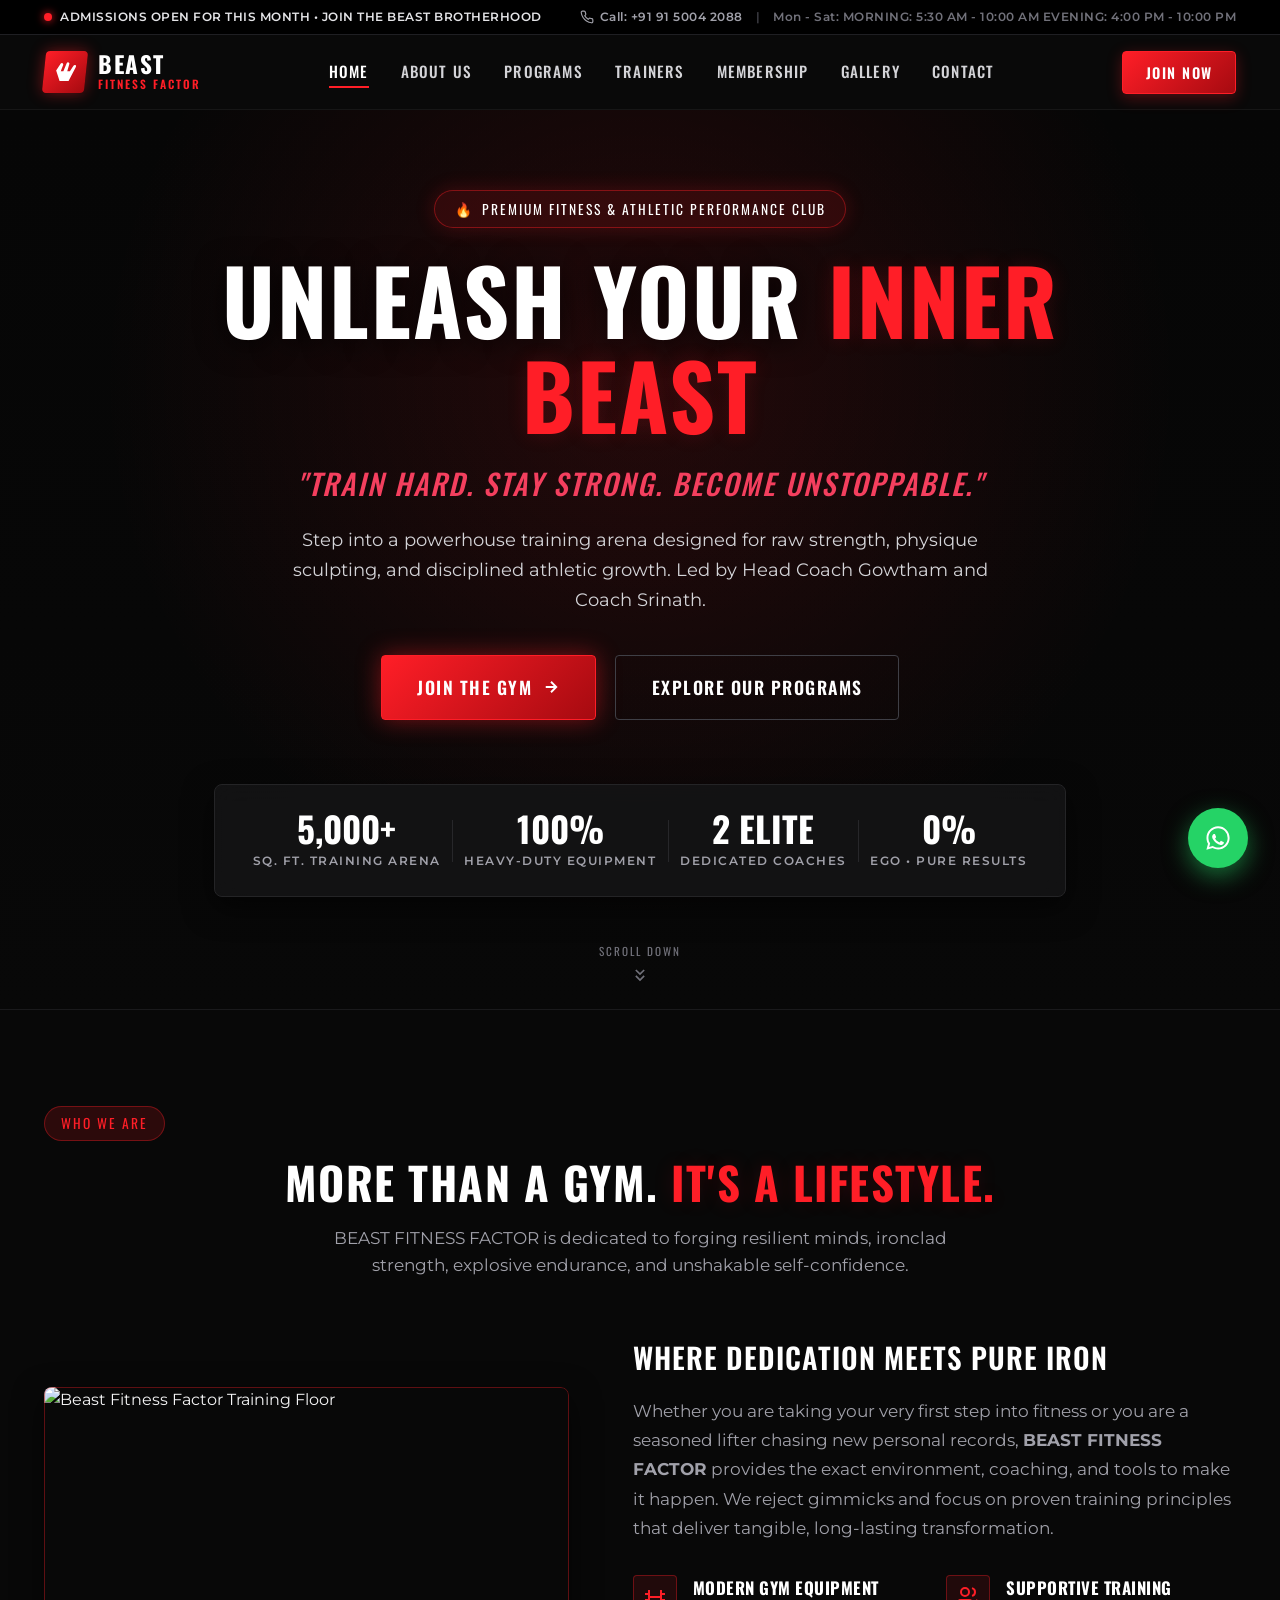
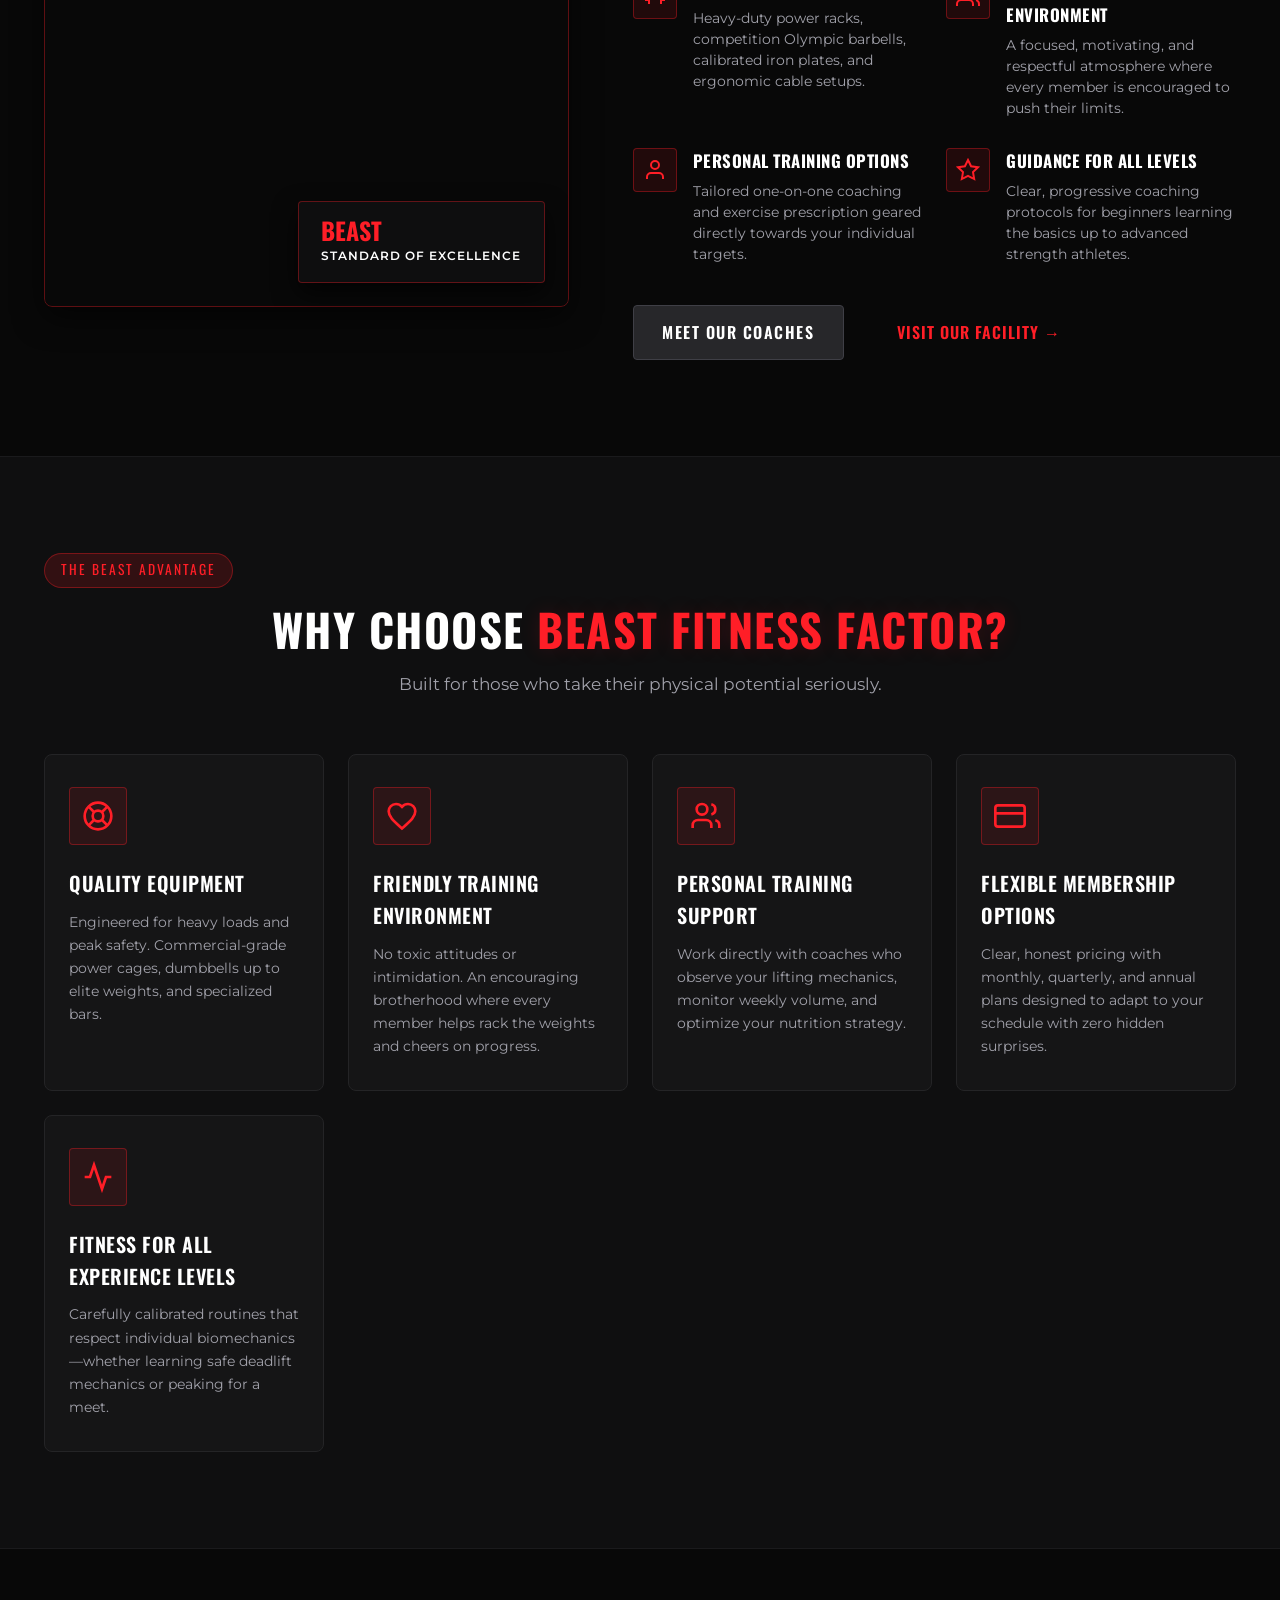
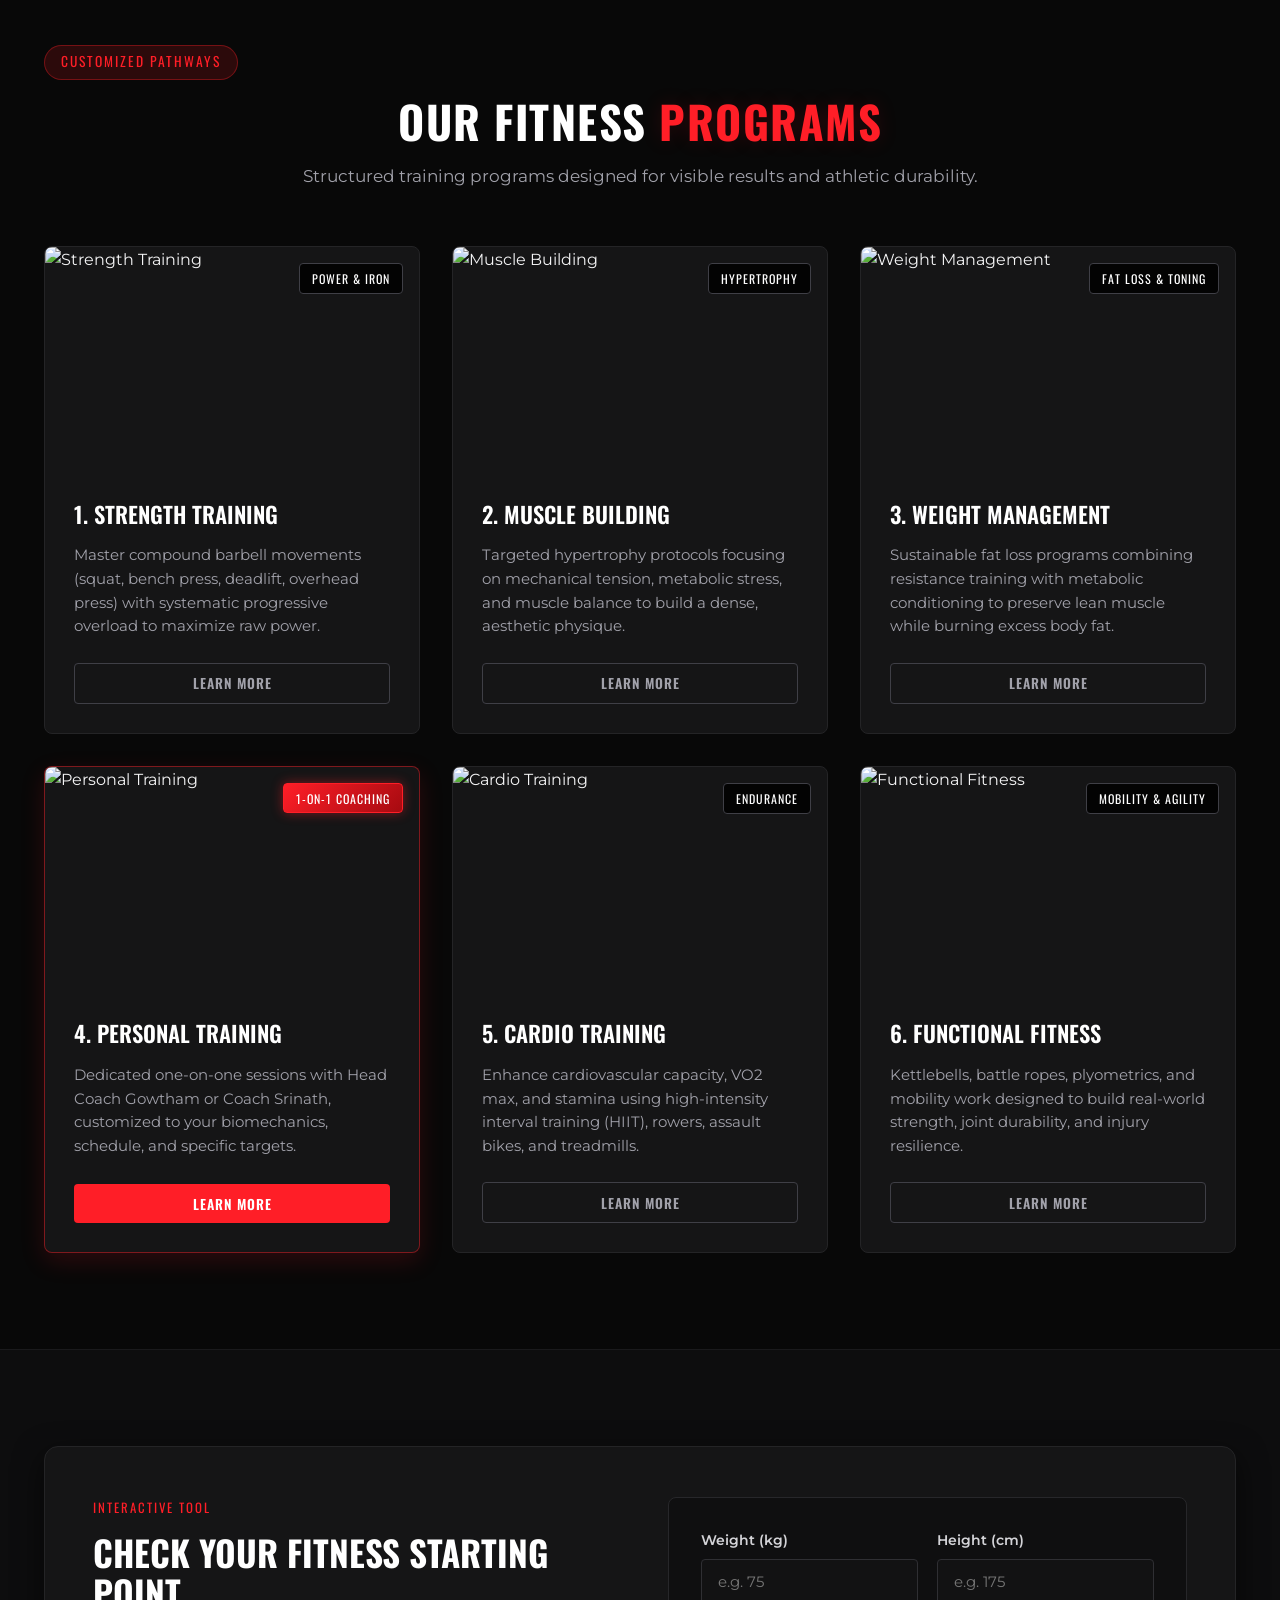
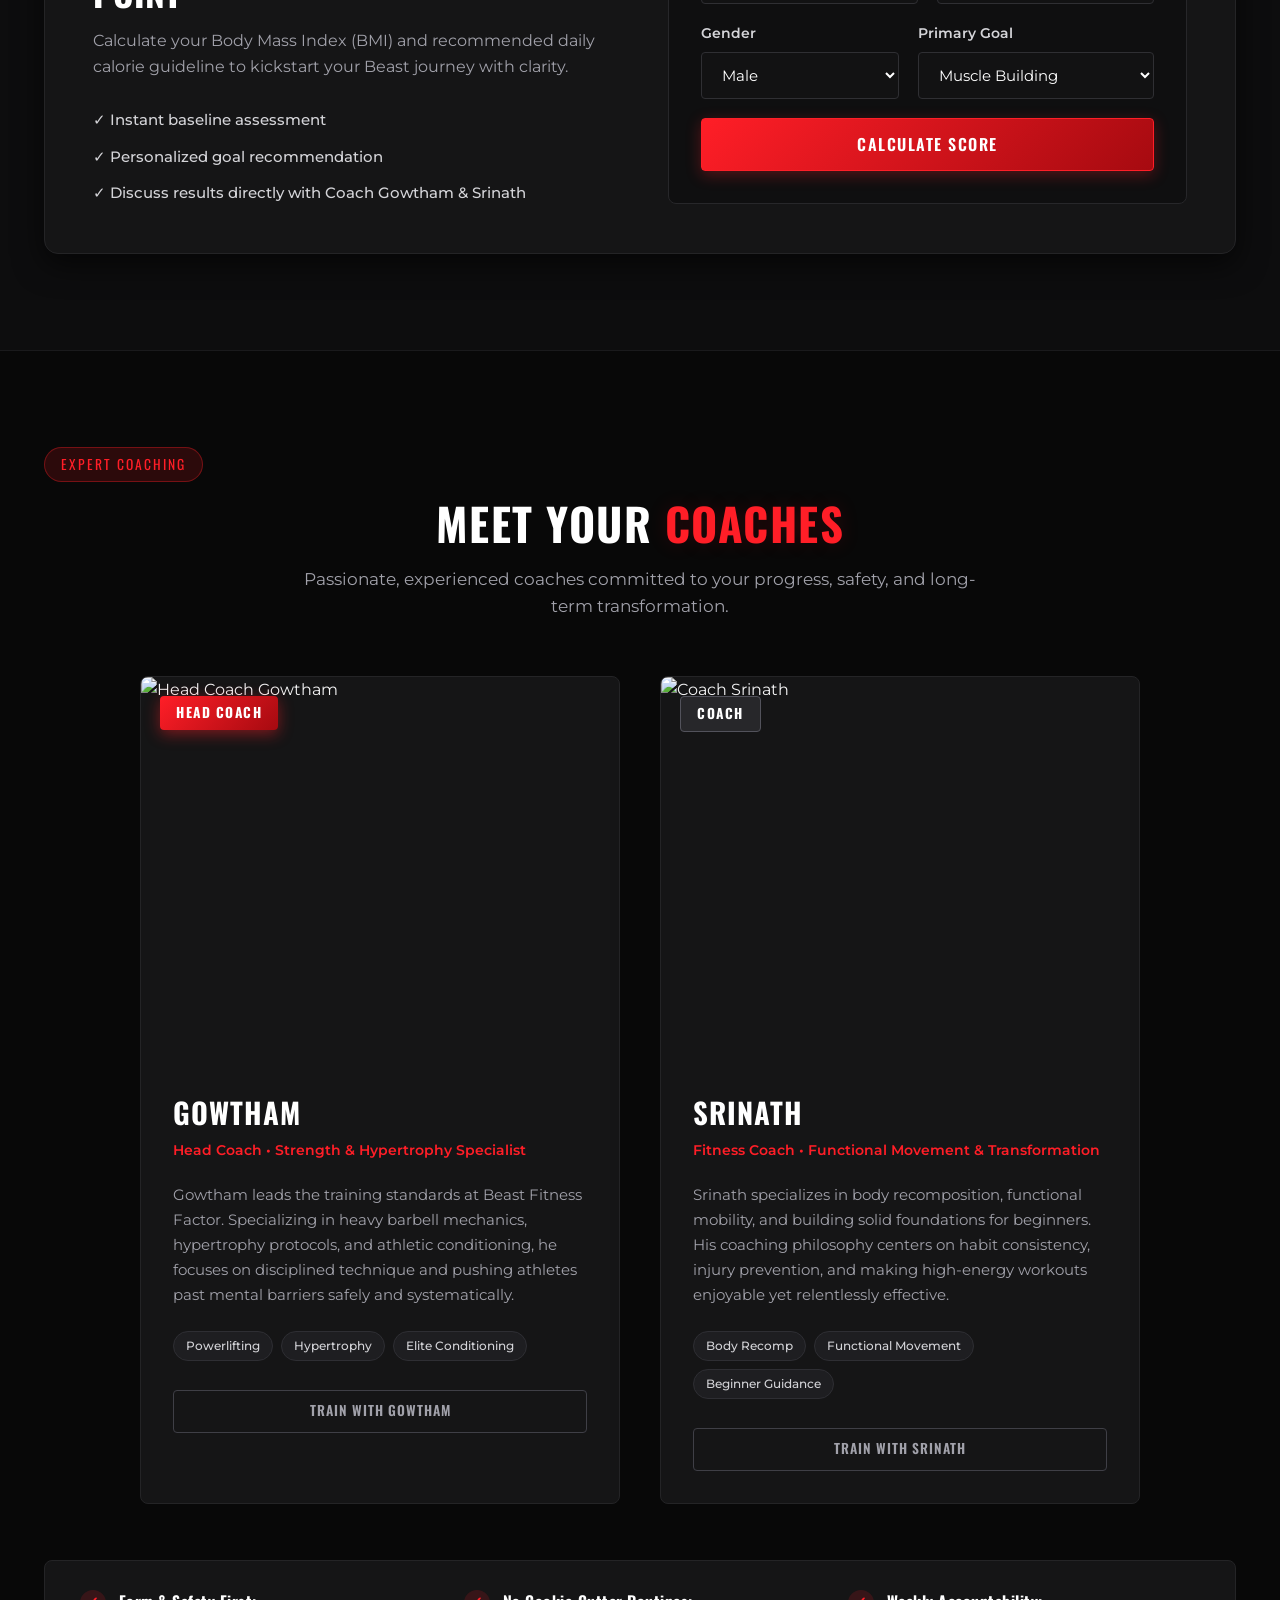
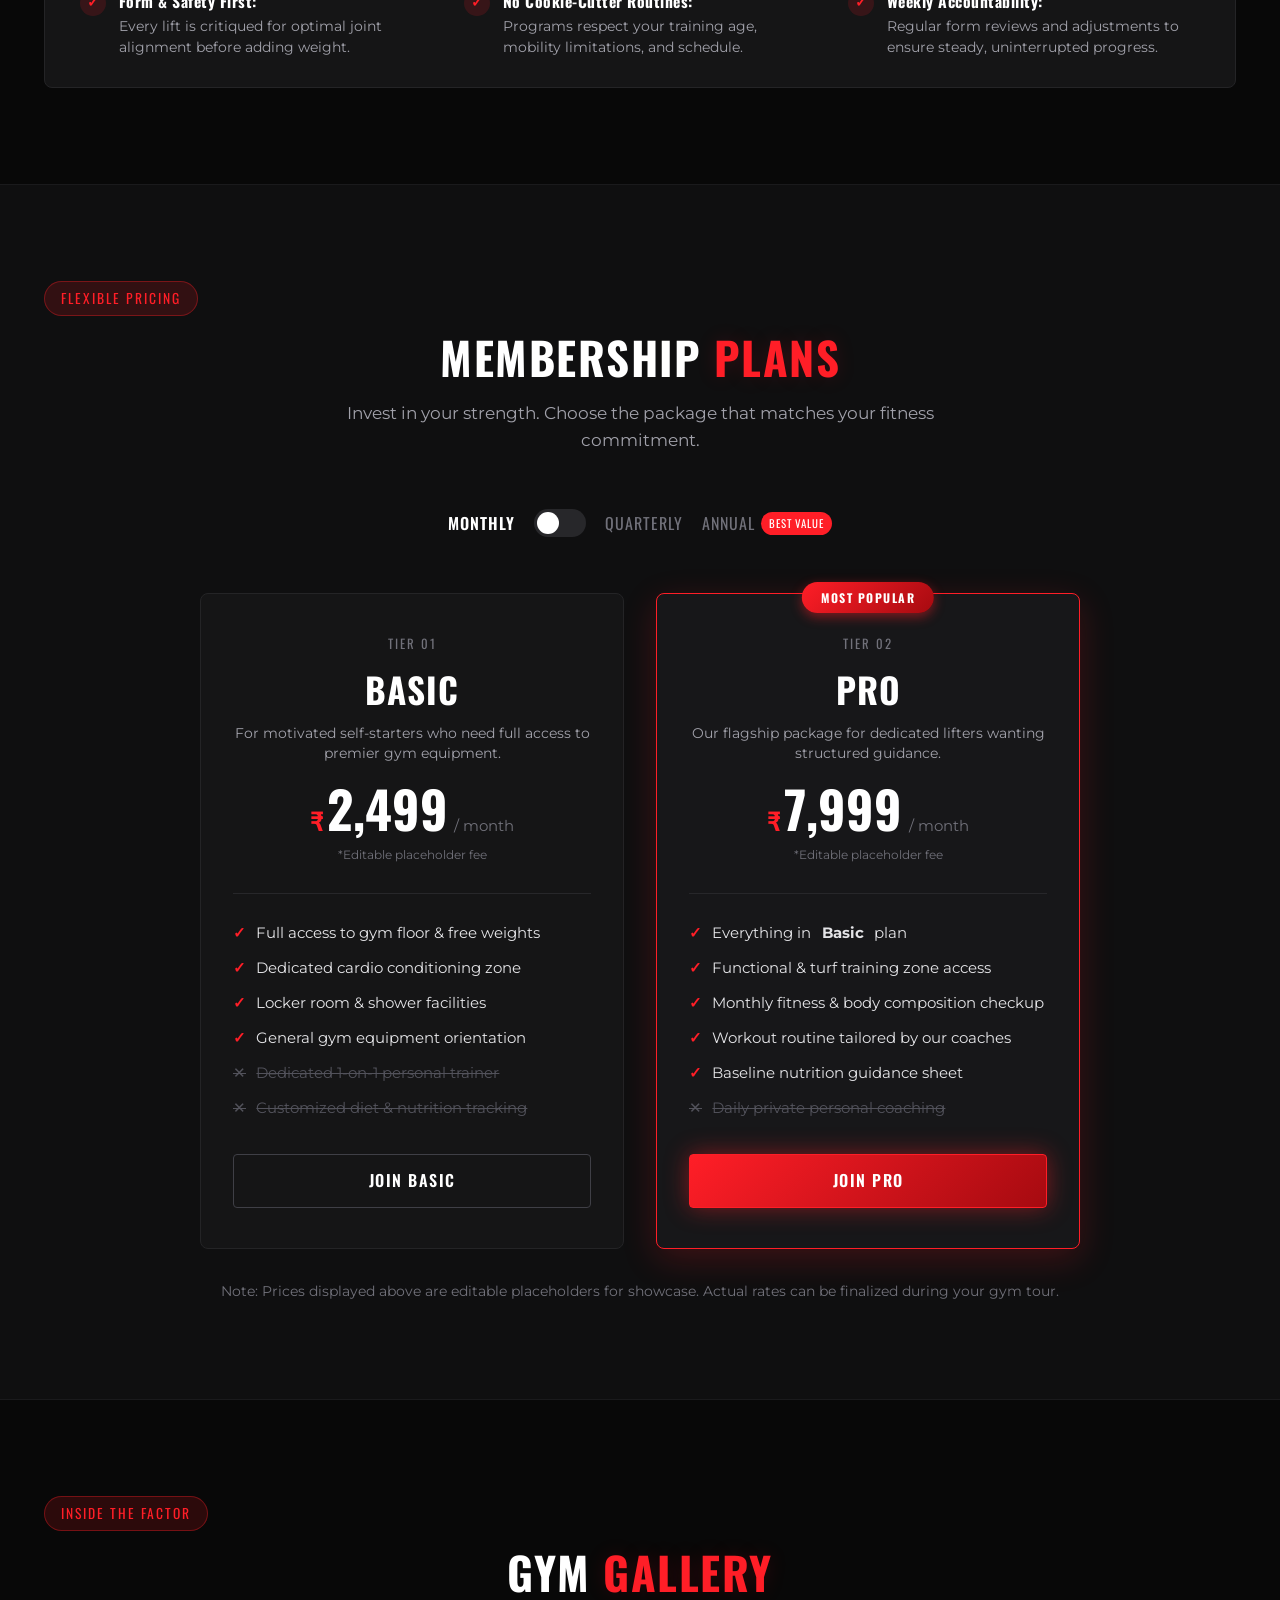
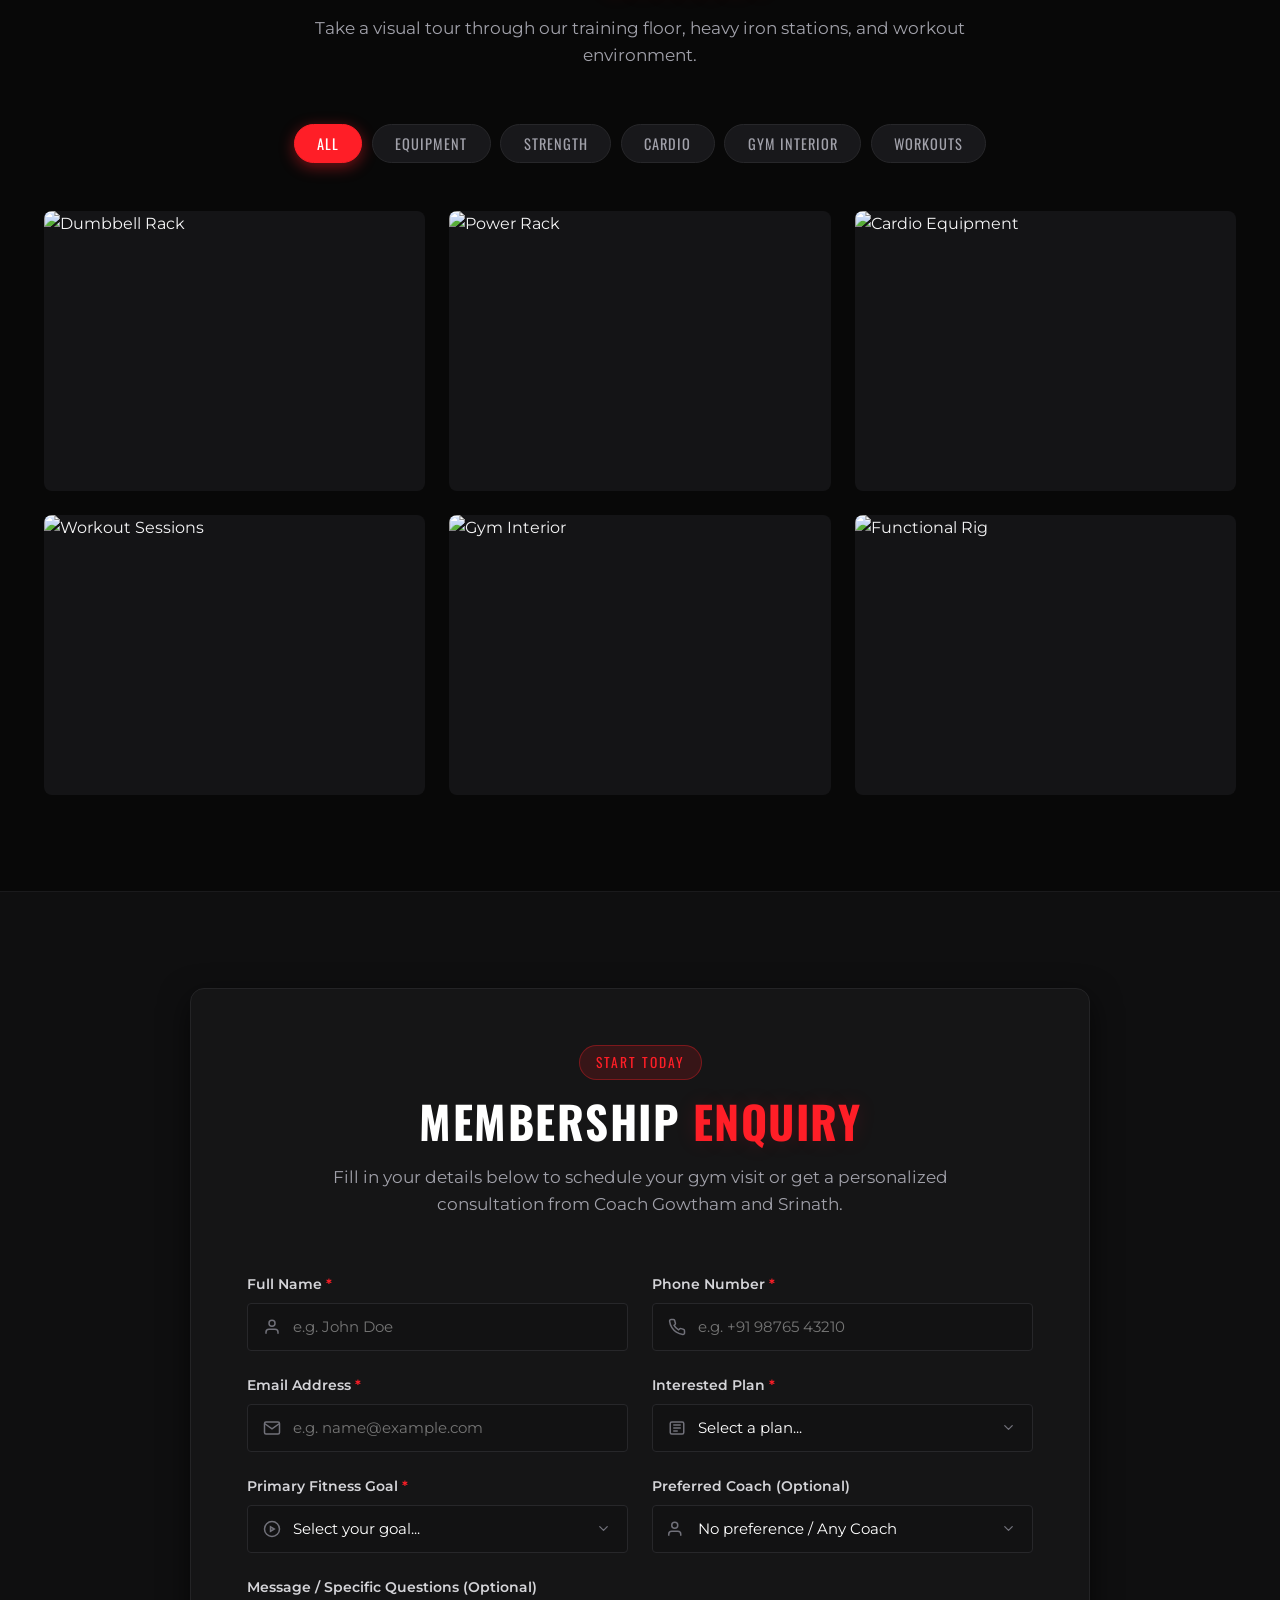
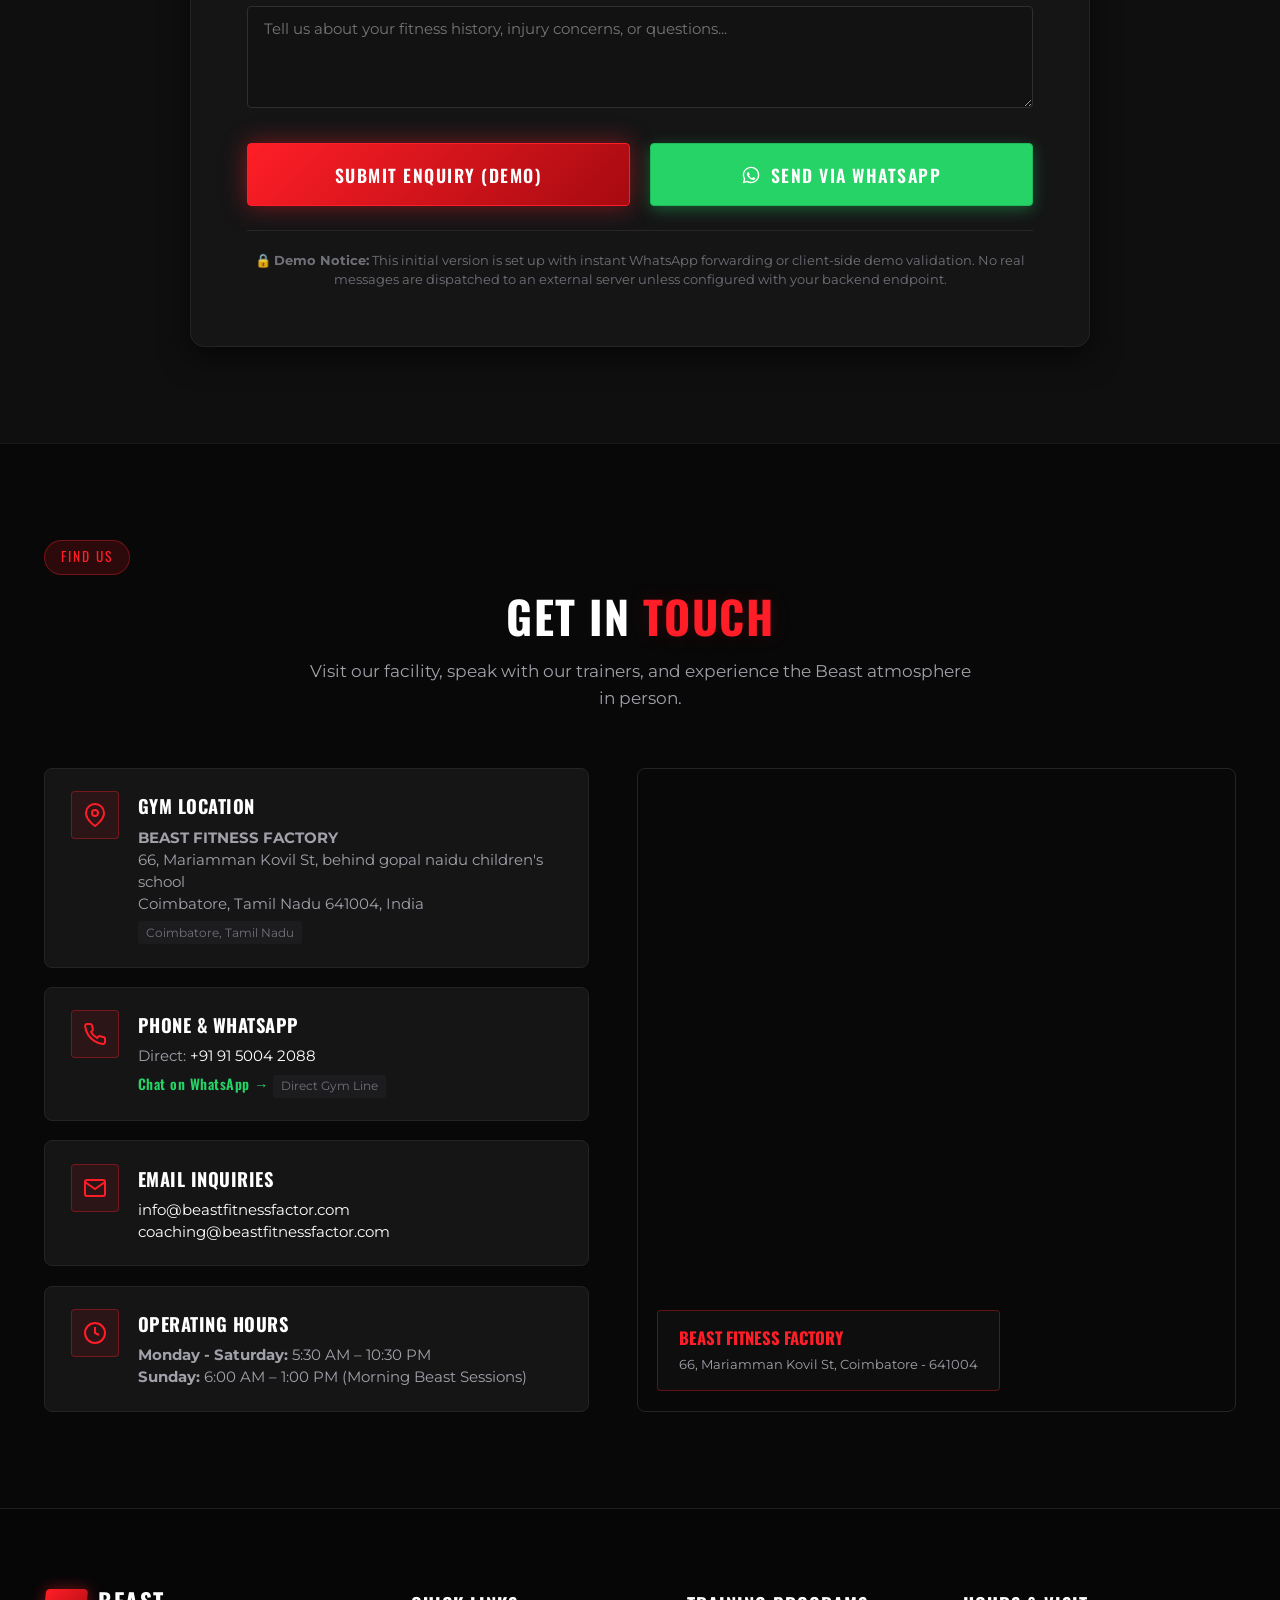
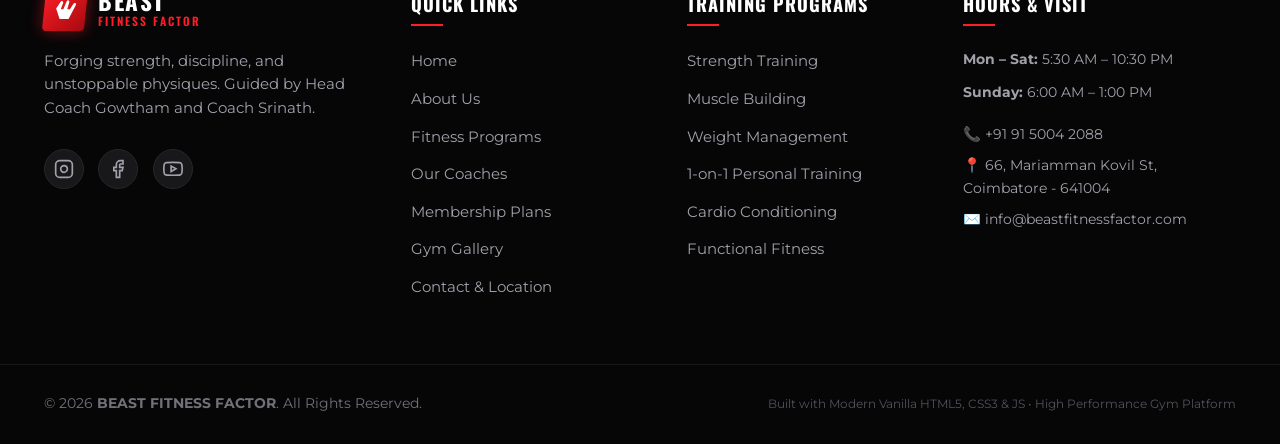
==== commit 93897b1c: "Fix HTML tag structure, center 2-tier plans, add netlify.toml configuration" ====
--- a/index.html
+++ b/index.html
@@ -575,8 +575,7 @@
               <a href="#enquiry" class="btn btn-primary btn-block btn-glow btn-select-plan" data-plan="Pro">Join Pro</a>
             </div>
           </div>
-
-          
+        </div>
 
         <p class="pricing-disclaimer text-center">
           Note: Prices displayed above are editable placeholders for showcase. Actual rates can be finalized during your gym tour.
--- a/style.css
+++ b/style.css
@@ -1321,10 +1321,11 @@
 
 .membership-grid {
   display: grid;
-  grid-template-columns: repeat(3, 1fr);
+  grid-template-columns: repeat(auto-fit, minmax(320px, 1fr));
+  max-width: 880px;
+  margin: 0 auto 2rem;
   gap: 2rem;
   align-items: stretch;
-  margin-bottom: 2rem;
 }
 
 .plan-card {
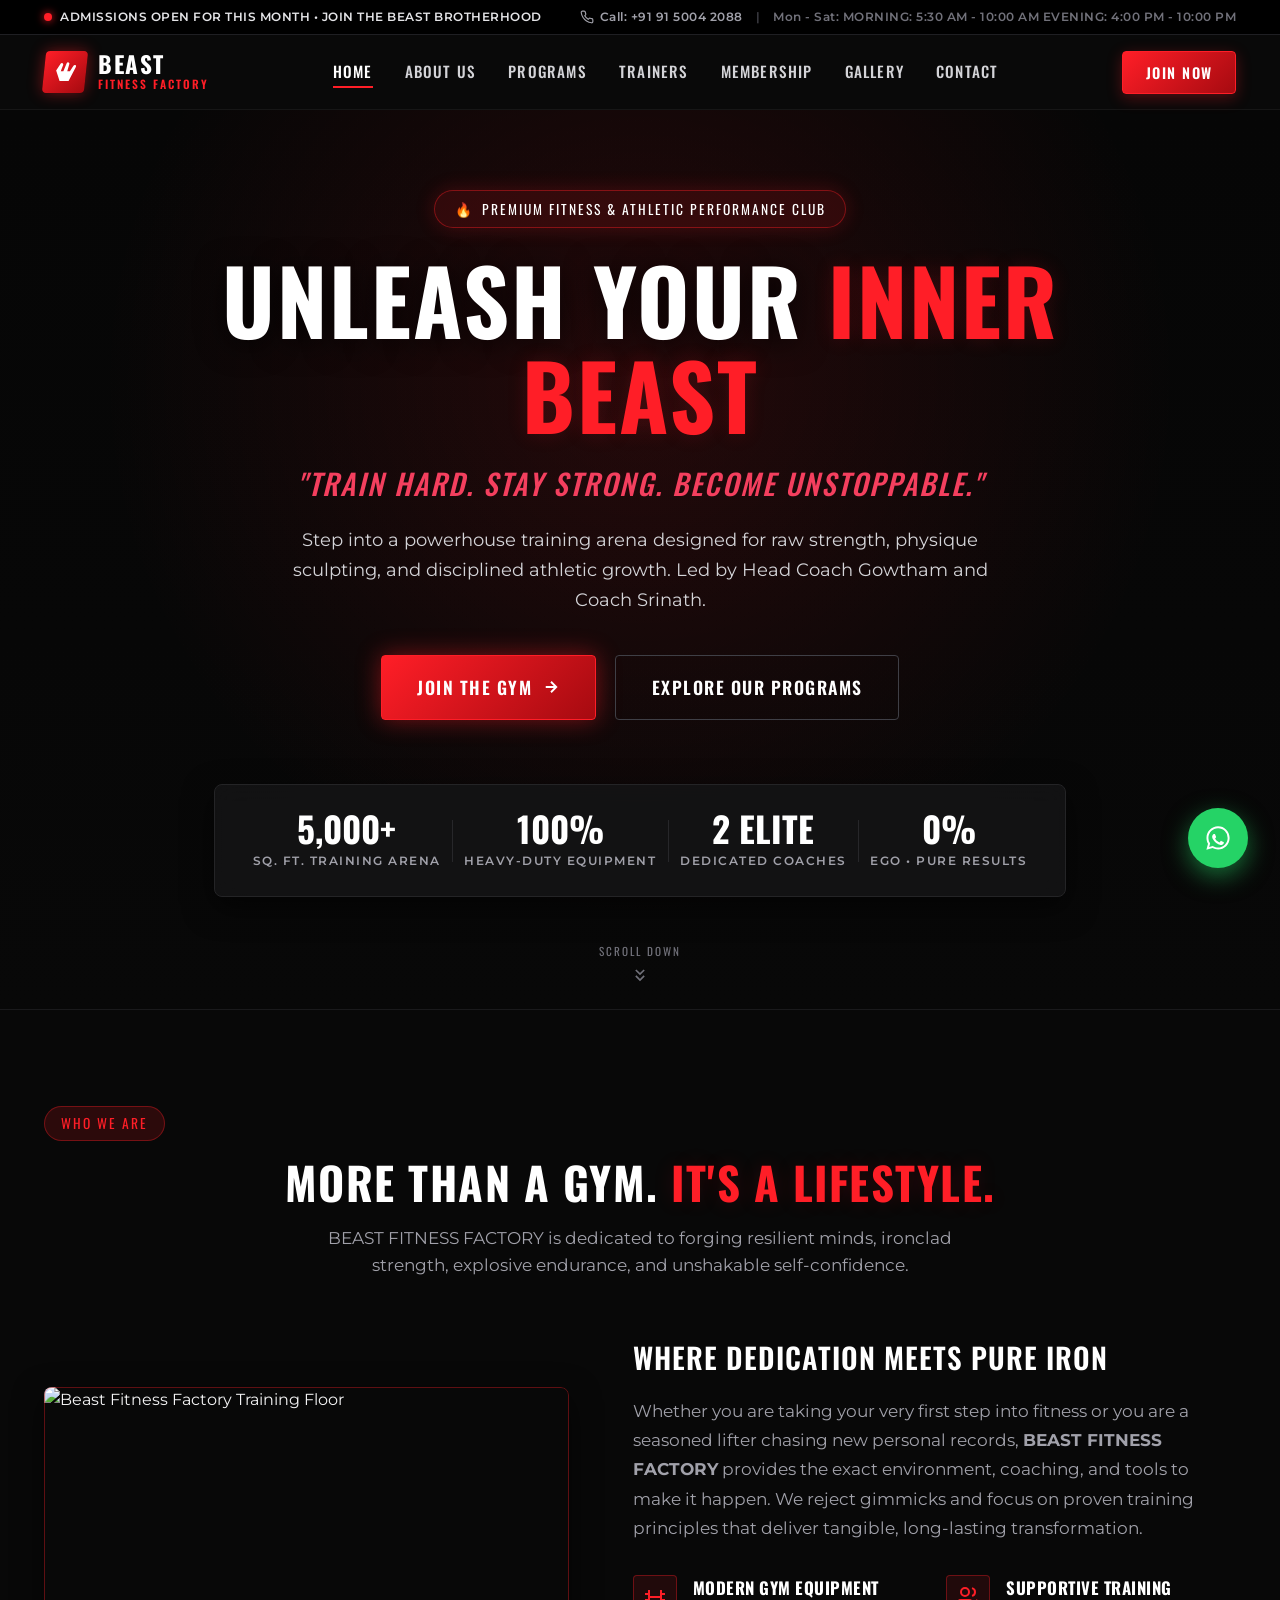
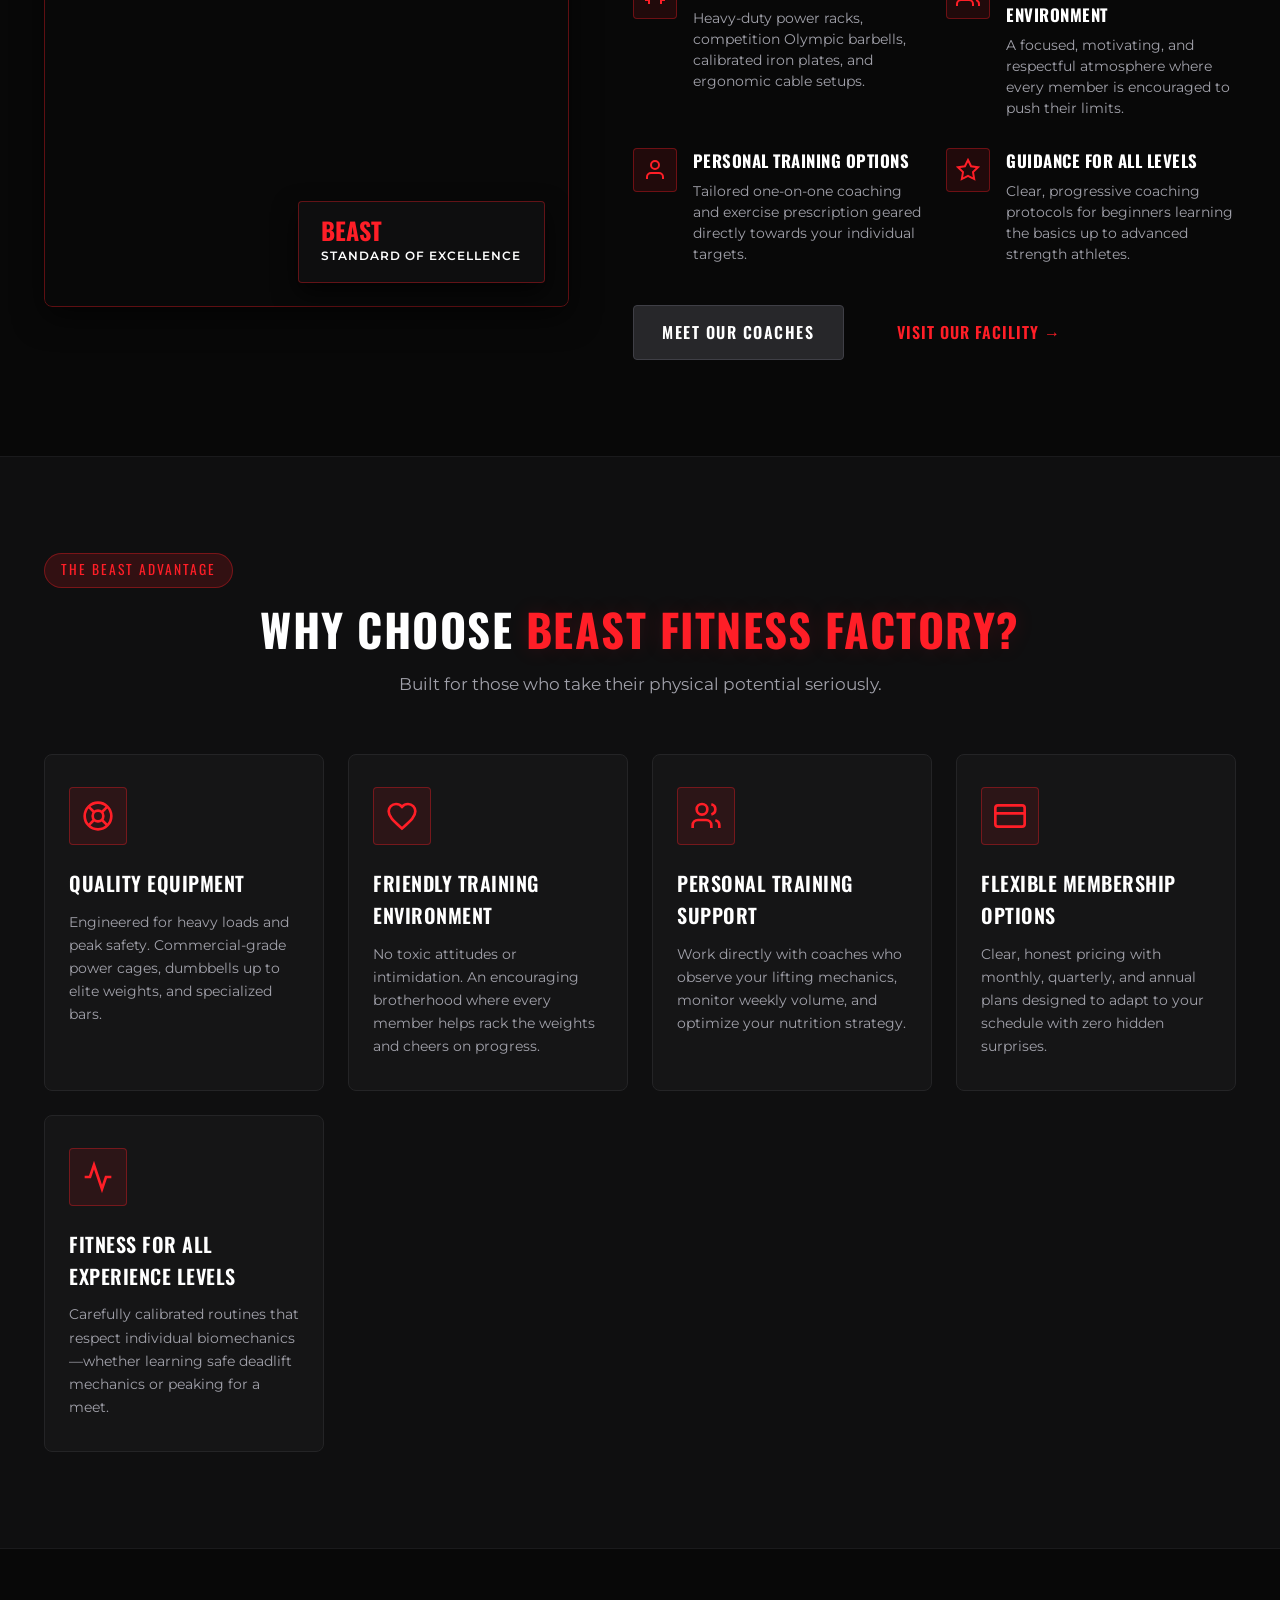
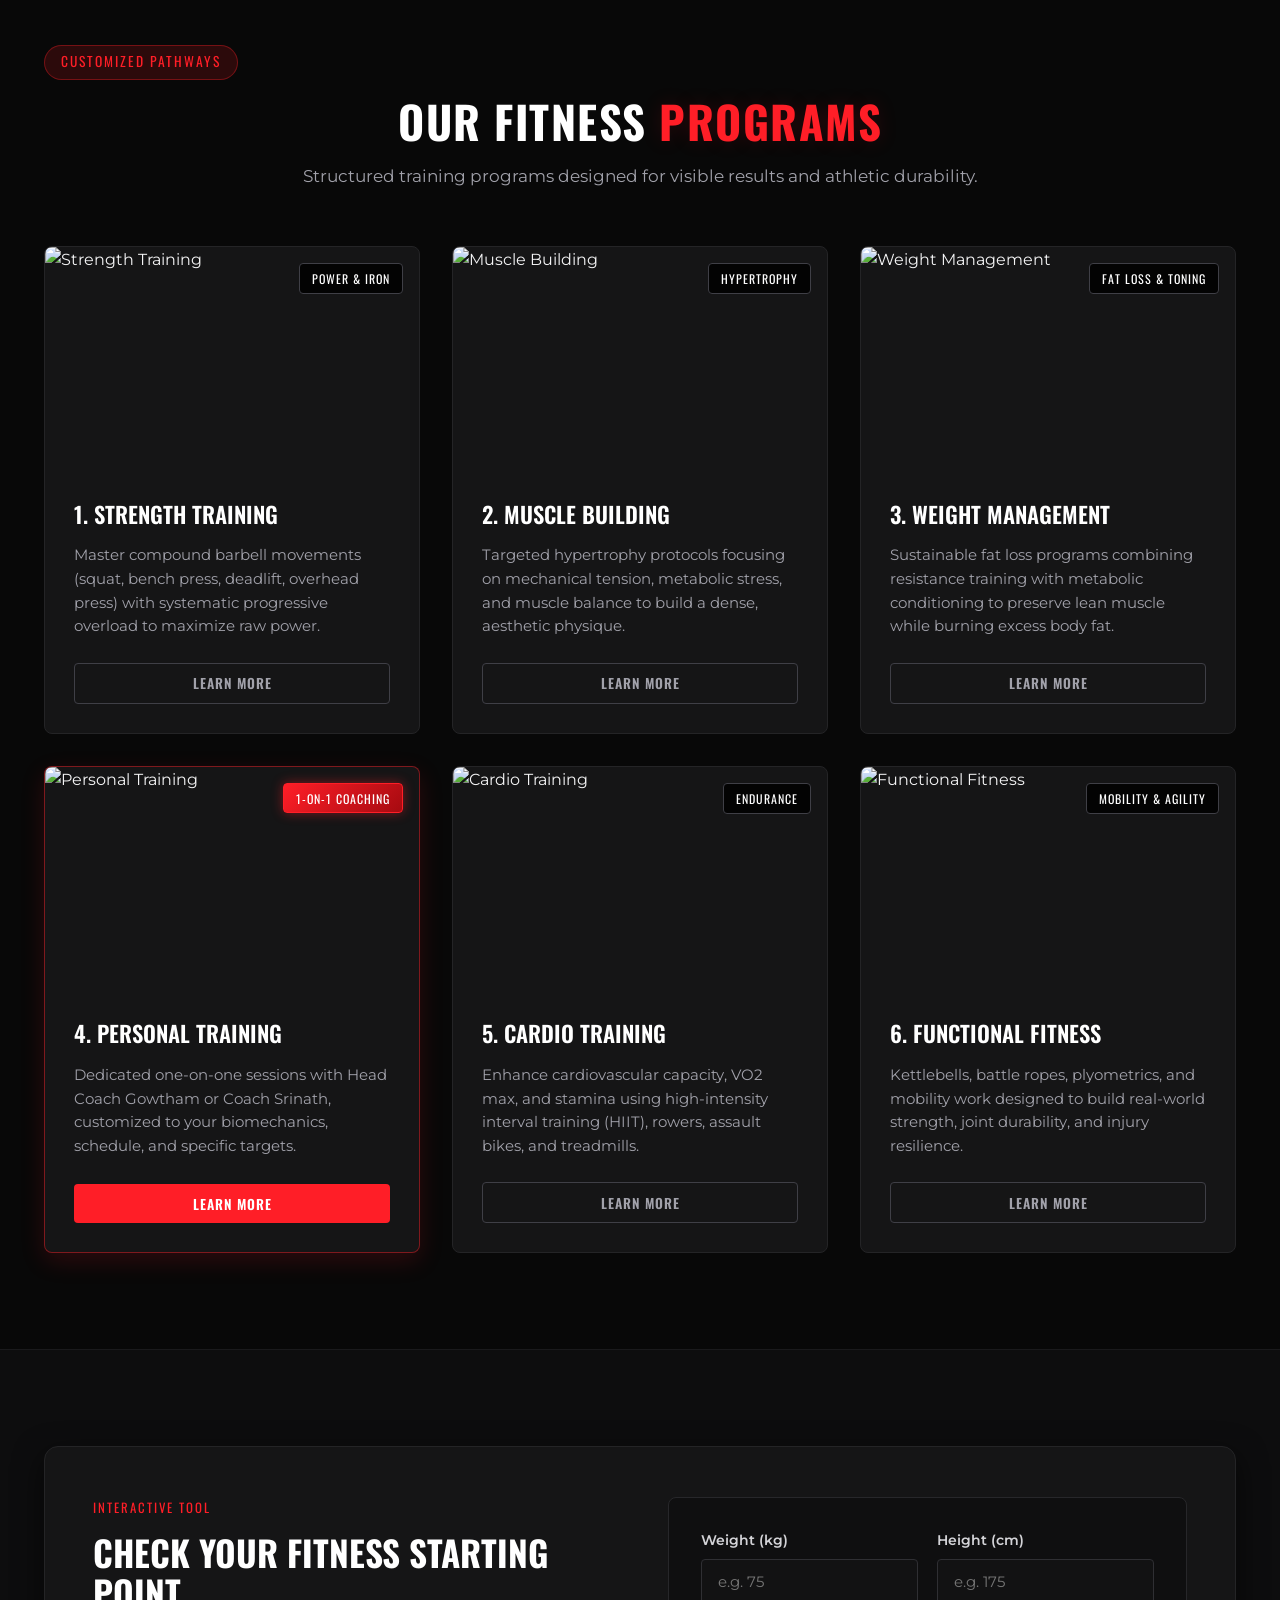
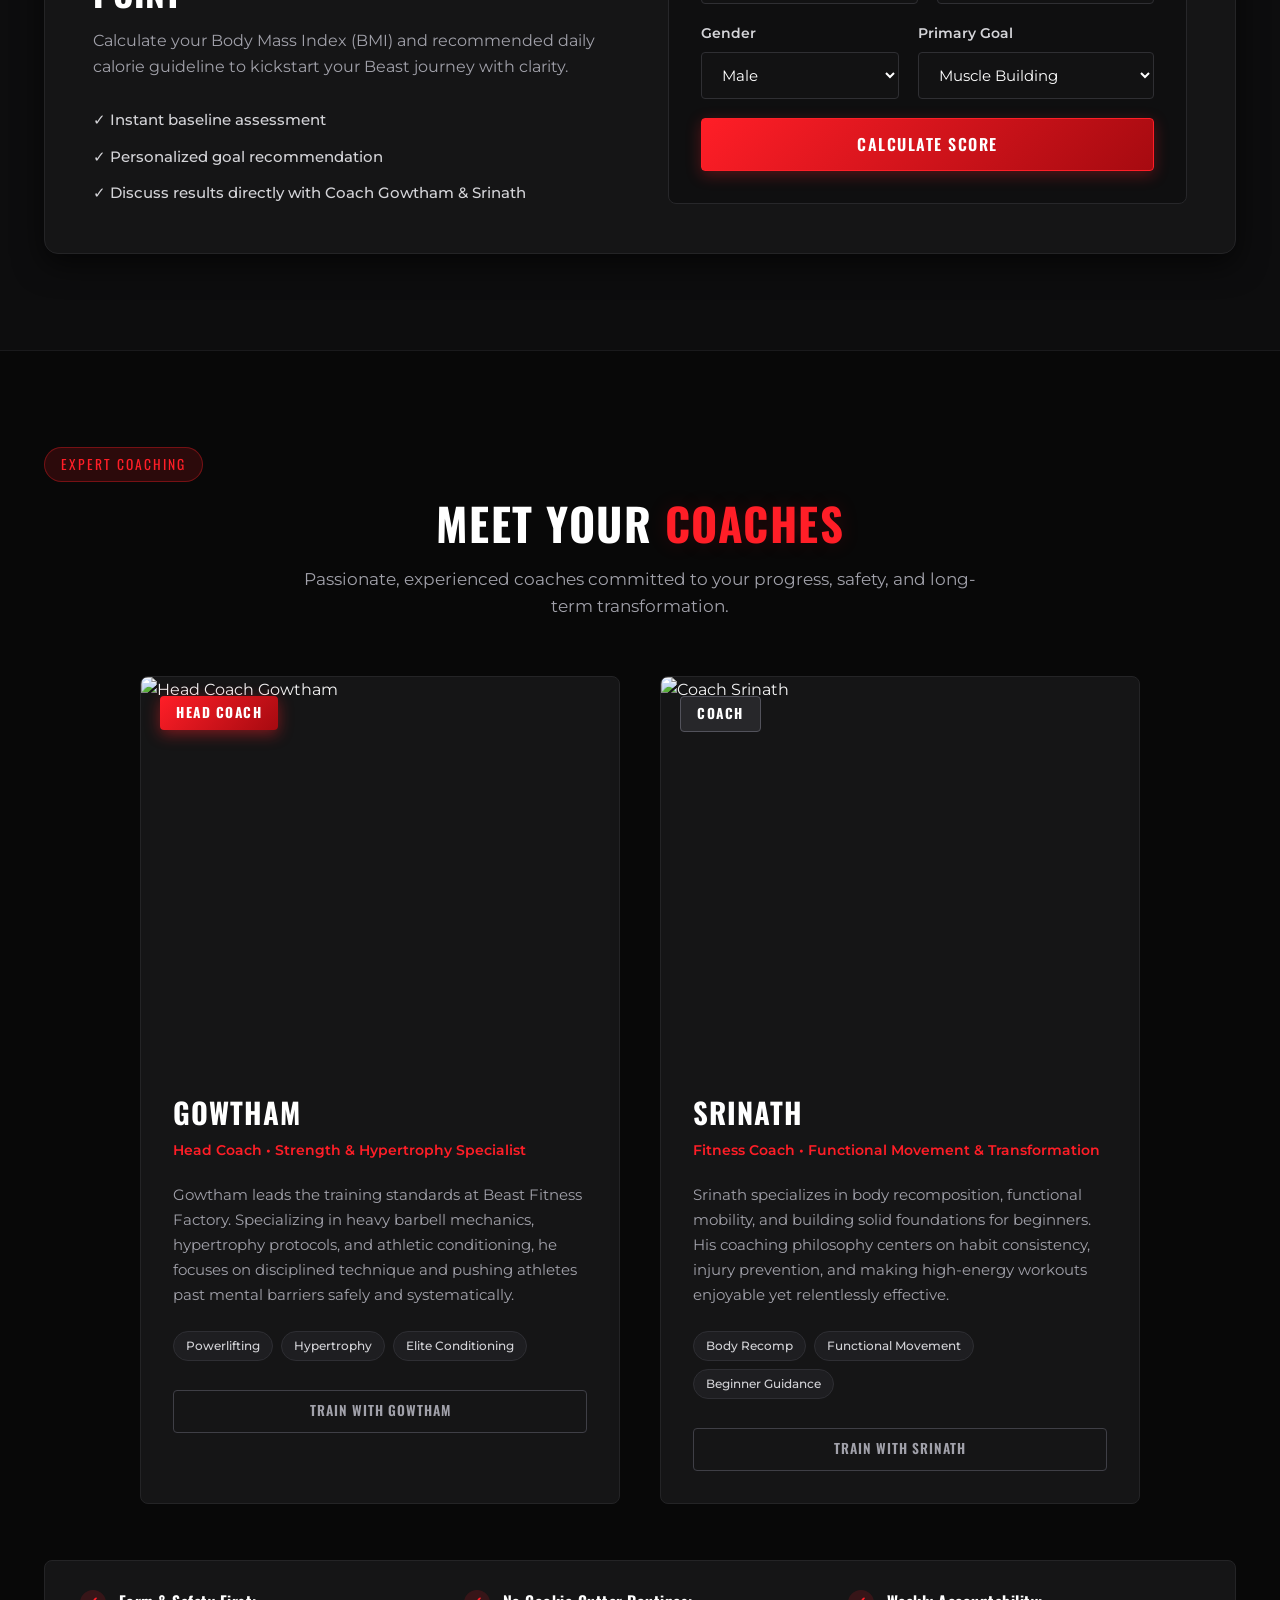
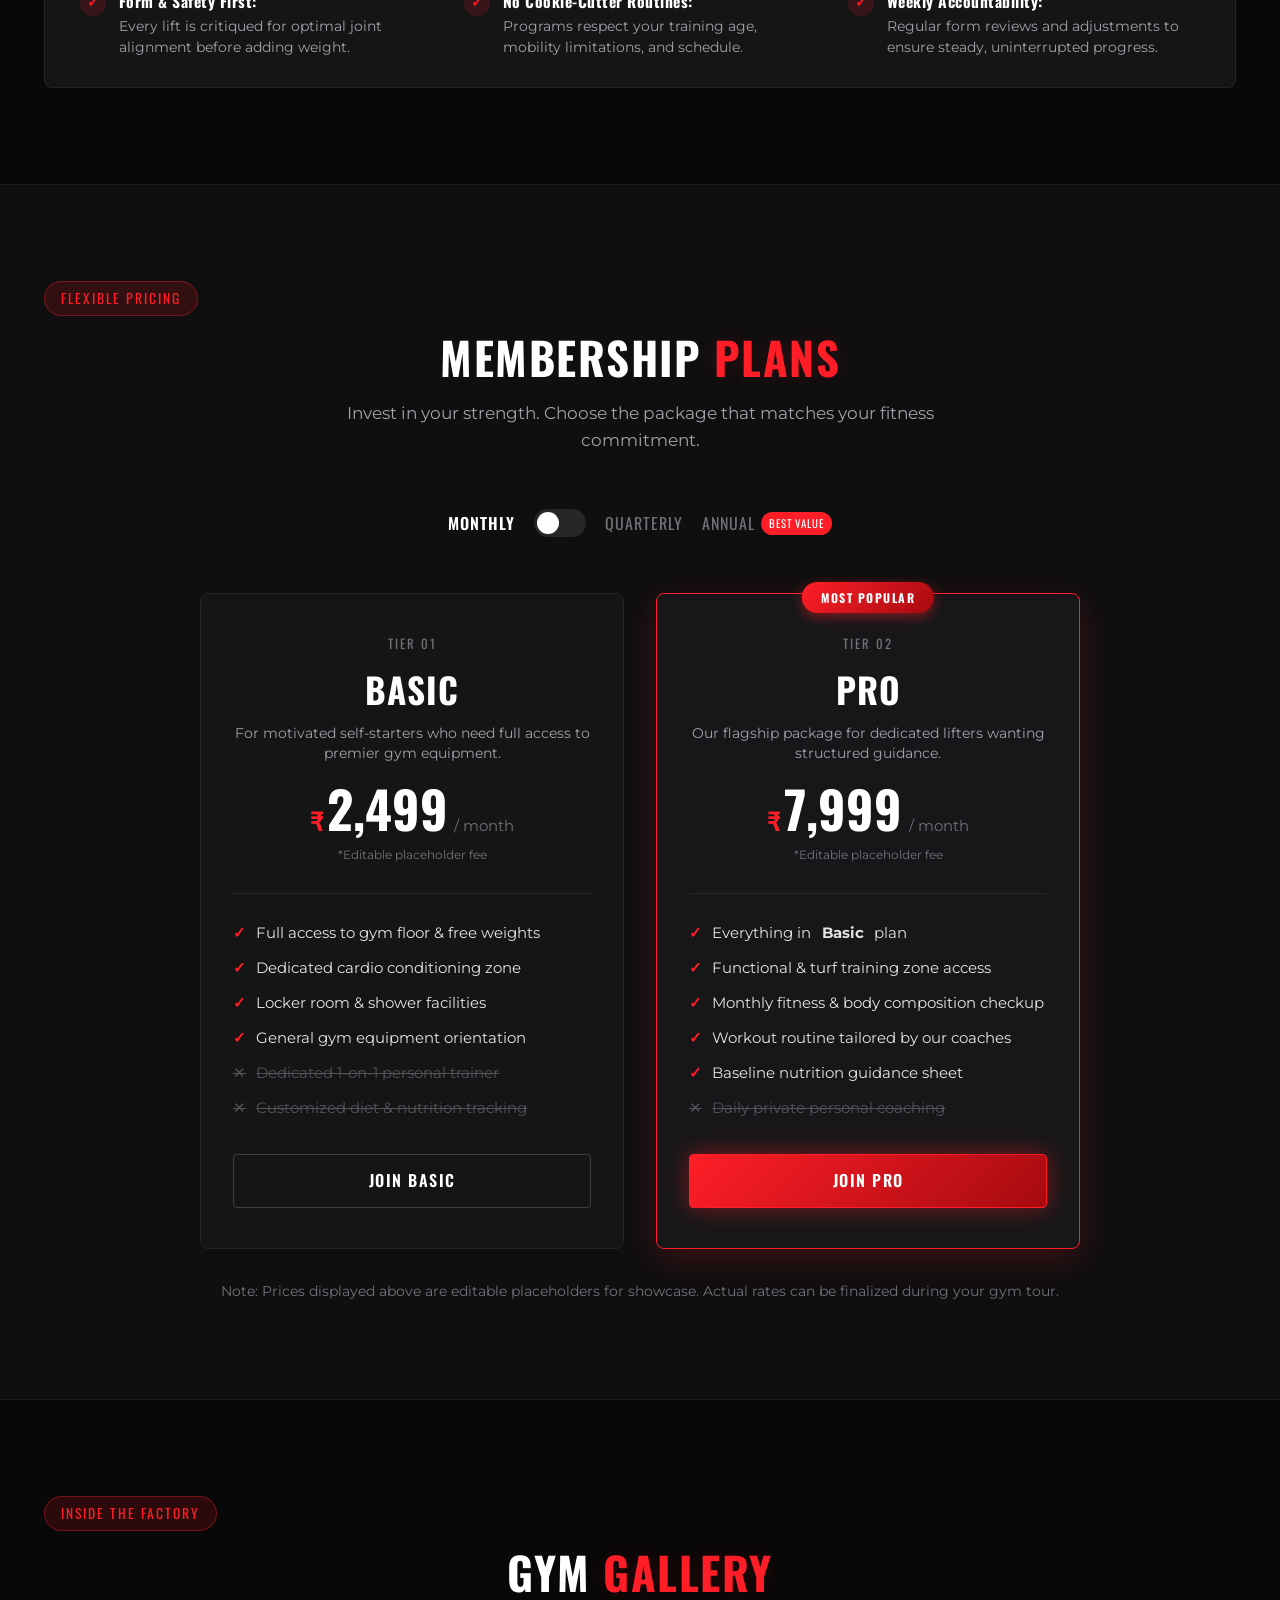
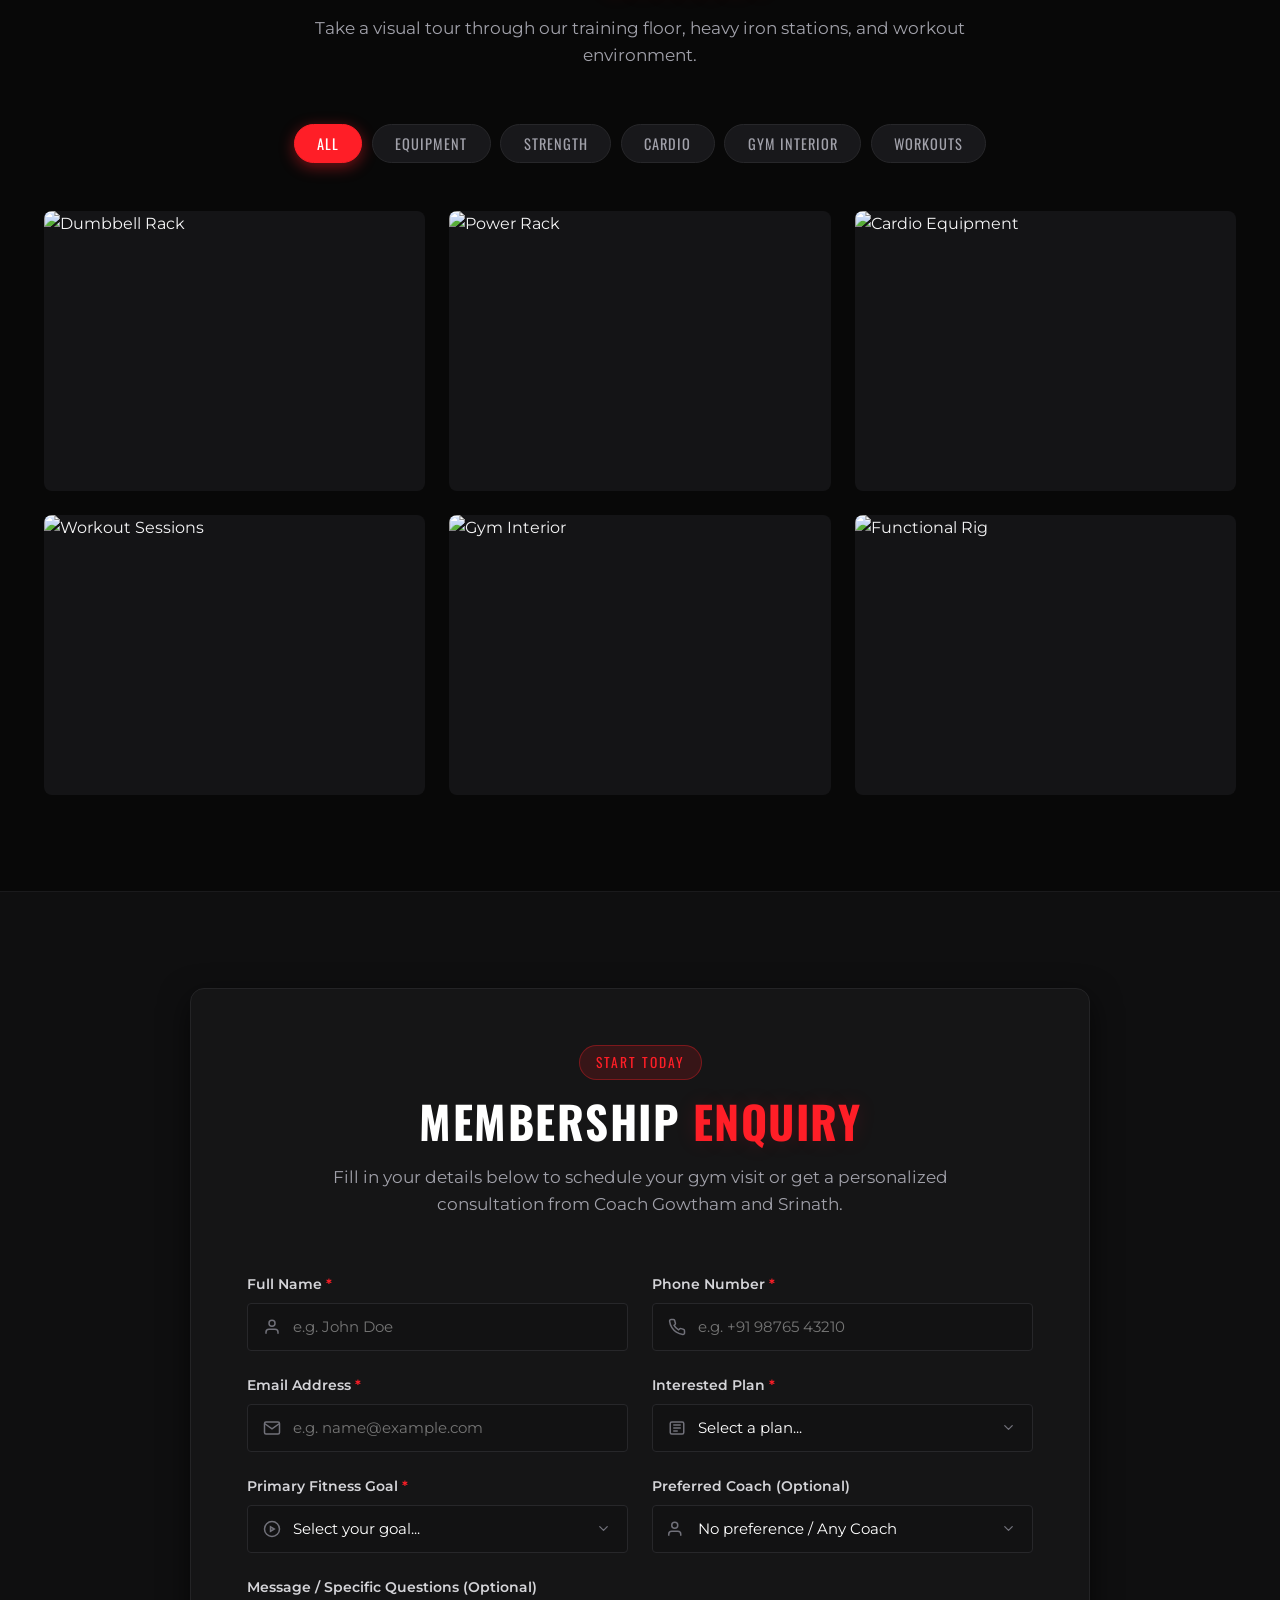
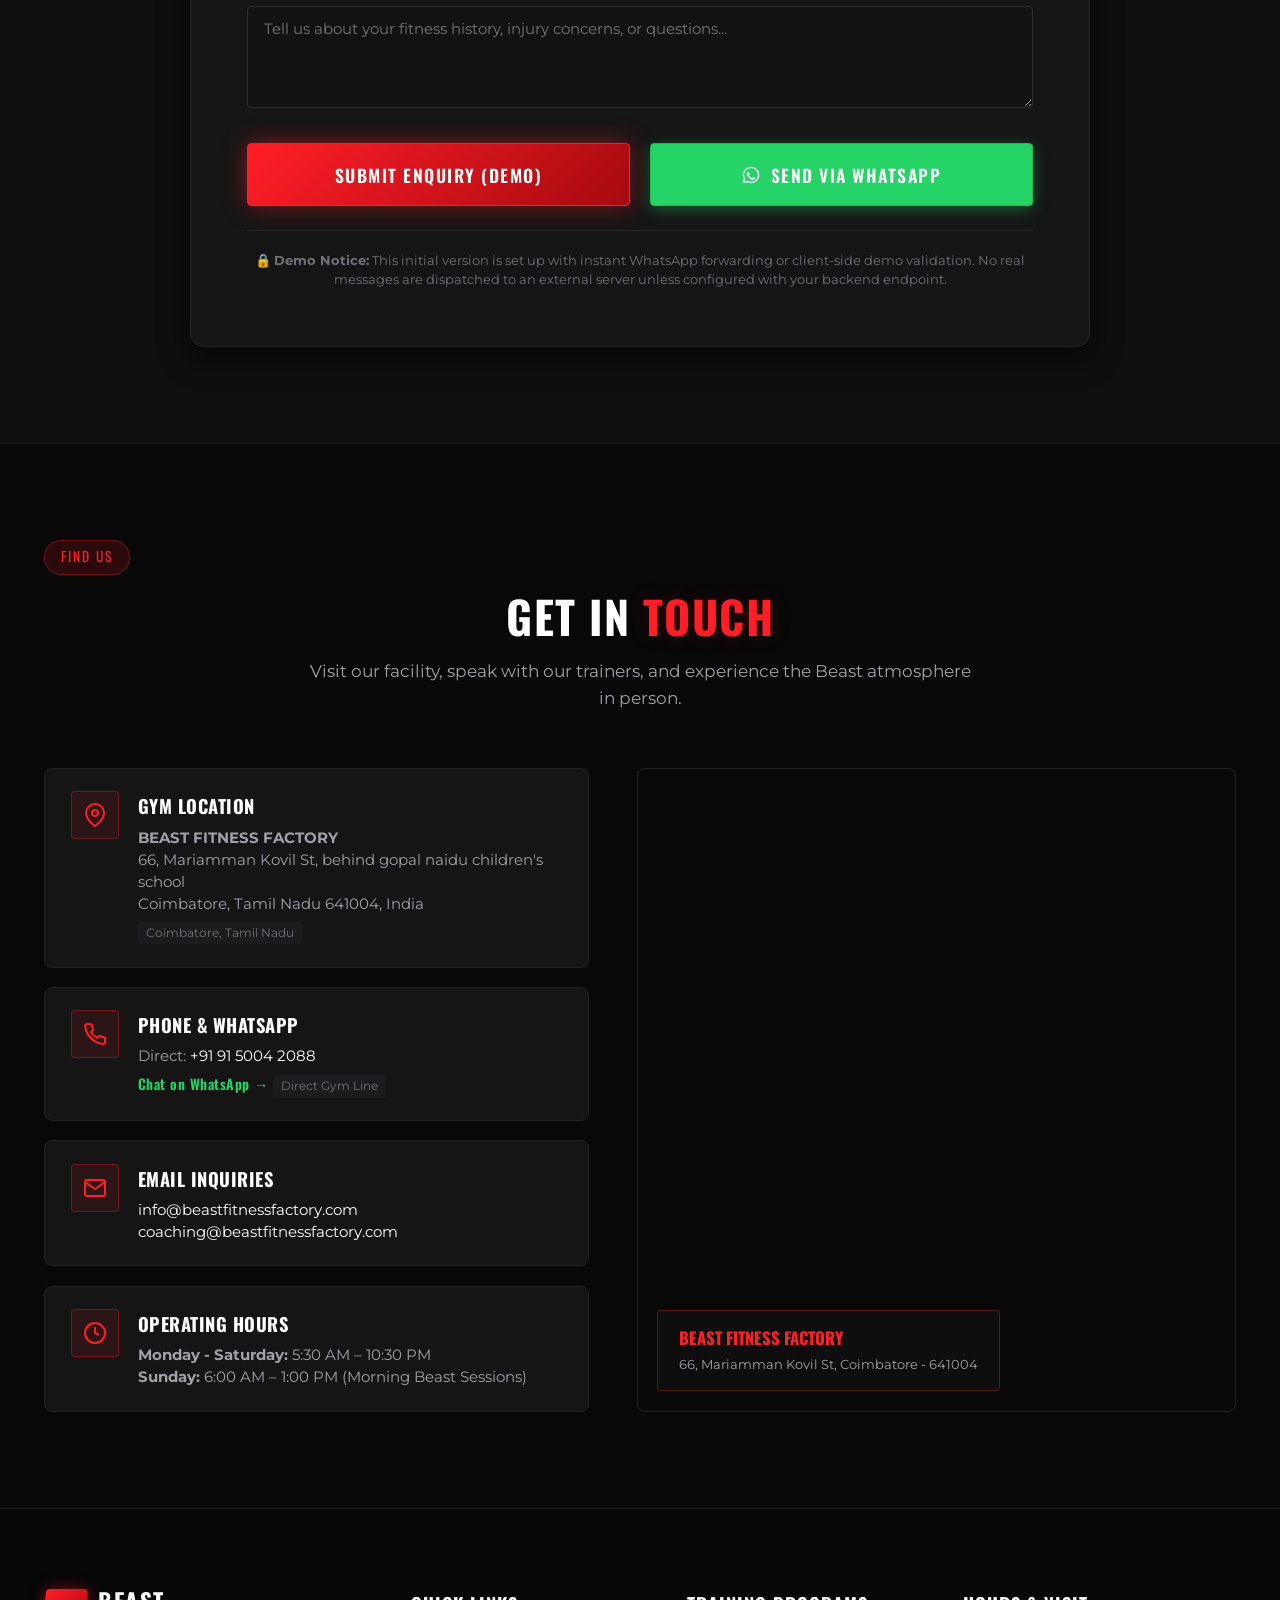
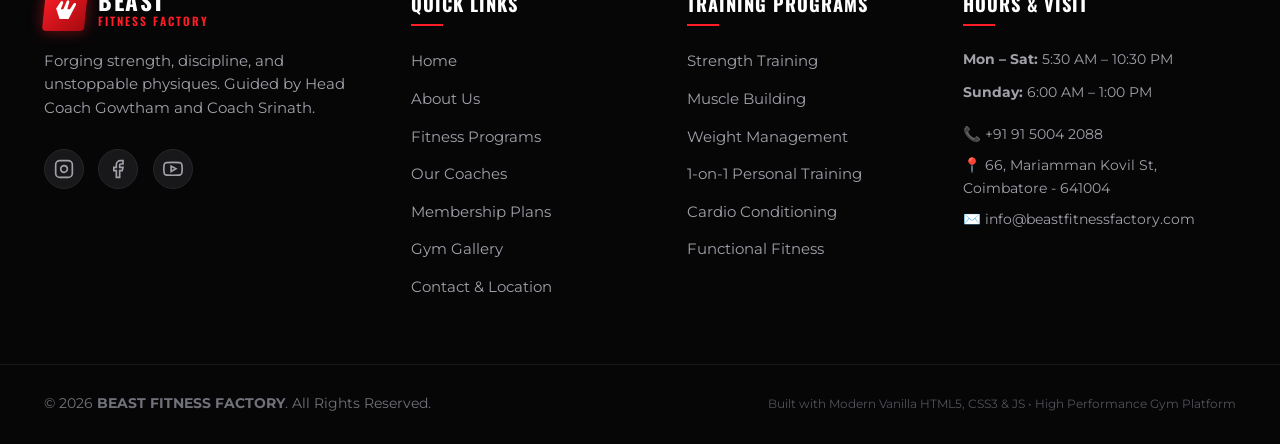
==== commit 317fb01b: "Update brand name to Beast Fitness Factory Co-authored-by: Copilot <223556219+Copilot@users.noreply." ====
--- a/index.html
+++ b/index.html
@@ -3,8 +3,8 @@
 <head>
   <meta charset="UTF-8">
   <meta name="viewport" content="width=device-width, initial-scale=1.0">
-  <title>BEAST FITNESS FACTOR | Unleash Your Inner Beast</title>
-  <meta name="description" content="BEAST FITNESS FACTOR - Premium fitness club with a powerful bodybuilding atmosphere. Expert coaching by Head Coach Gowtham and Coach Srinath.">
+  <title>BEAST FITNESS FACTORY | Unleash Your Inner Beast</title>
+  <meta name="description" content="BEAST FITNESS FACTORY - Premium fitness club with a powerful bodybuilding atmosphere. Expert coaching by Head Coach Gowtham and Coach Srinath.">
   <meta name="theme-color" content="#0d0d0d">
   
   <!-- Google Fonts: Oswald (Headings) & Montserrat (Body/Accents) -->
@@ -42,7 +42,7 @@
   <header class="site-header" id="navbar">
     <div class="container nav-container">
       <!-- Brand Logo -->
-      <a href="#home" class="brand-logo" aria-label="Beast Fitness Factor Home">
+      <a href="#home" class="brand-logo" aria-label="Beast Fitness Factory Home">
         <div class="logo-mark">
           <svg viewBox="0 0 32 32" fill="currentColor" class="claw-icon">
             <path d="M4 14l5-9c.6-.9 1.9-1.2 2.8-.5.7.5 1 1.4.8 2.3l-2.4 8.2h3.5l3.2-10.5c.3-1 1.4-1.6 2.4-1.3.8.2 1.4 1 1.4 1.8l-1.8 10h3.5l4-7.5c.5-.9 1.7-1.3 2.6-.7.8.5 1.1 1.4.9 2.3L22 28H10L4 14z"/>
@@ -50,7 +50,7 @@
         </div>
         <div class="logo-text">
           <span class="brand-name">BEAST</span>
-          <span class="brand-sub">FITNESS FACTOR</span>
+          <span class="brand-sub">FITNESS FACTORY</span>
         </div>
       </a>
 
@@ -146,13 +146,13 @@
           MORE THAN A GYM. <span class="highlight-red">IT'S A LIFESTYLE.</span>
         </h2>
         <p class="section-subtitle text-center">
-          BEAST FITNESS FACTOR is dedicated to forging resilient minds, ironclad strength, explosive endurance, and unshakable self-confidence.
+          BEAST FITNESS FACTORY is dedicated to forging resilient minds, ironclad strength, explosive endurance, and unshakable self-confidence.
         </p>
 
         <div class="about-grid">
           <div class="about-image-column">
             <div class="about-image-wrapper">
-              <img src="https://images.unsplash.com/photo-1540497077202-7c8a3999166f?auto=format&fit=crop&w=1000&q=80" alt="Beast Fitness Factor Training Floor" loading="lazy" class="about-main-img">
+              <img src="https://images.unsplash.com/photo-1540497077202-7c8a3999166f?auto=format&fit=crop&w=1000&q=80" alt="Beast Fitness Factory Training Floor" loading="lazy" class="about-main-img">
               <div class="experience-badge">
                 <span class="badge-num">BEAST</span>
                 <span class="badge-text">STANDARD OF EXCELLENCE</span>
@@ -163,7 +163,7 @@
           <div class="about-text-column">
             <h3 class="about-heading">Where Dedication Meets Pure Iron</h3>
             <p class="about-paragraph">
-              Whether you are taking your very first step into fitness or you are a seasoned lifter chasing new personal records, <strong>BEAST FITNESS FACTOR</strong> provides the exact environment, coaching, and tools to make it happen. We reject gimmicks and focus on proven training principles that deliver tangible, long-lasting transformation.
+              Whether you are taking your very first step into fitness or you are a seasoned lifter chasing new personal records, <strong>BEAST FITNESS FACTORY</strong> provides the exact environment, coaching, and tools to make it happen. We reject gimmicks and focus on proven training principles that deliver tangible, long-lasting transformation.
             </p>
 
             <!-- 4 Core Pillars -->
@@ -222,7 +222,7 @@
     <section class="section why-section">
       <div class="container">
         <div class="section-badge text-center">THE BEAST ADVANTAGE</div>
-        <h2 class="section-title text-center">WHY CHOOSE <span class="highlight-red">BEAST FITNESS FACTOR?</span></h2>
+        <h2 class="section-title text-center">WHY CHOOSE <span class="highlight-red">BEAST FITNESS FACTORY?</span></h2>
         <p class="section-subtitle text-center">Built for those who take their physical potential seriously.</p>
 
         <div class="features-grid">
@@ -437,7 +437,7 @@
               <h3 class="trainer-name">GOWTHAM</h3>
               <p class="trainer-spec">Head Coach &bull; Strength & Hypertrophy Specialist</p>
               <p class="trainer-bio">
-                Gowtham leads the training standards at Beast Fitness Factor. Specializing in heavy barbell mechanics, hypertrophy protocols, and athletic conditioning, he focuses on disciplined technique and pushing athletes past mental barriers safely and systematically.
+                Gowtham leads the training standards at Beast Fitness Factory. Specializing in heavy barbell mechanics, hypertrophy protocols, and athletic conditioning, he focuses on disciplined technique and pushing athletes past mental barriers safely and systematically.
               </p>
               <div class="trainer-focus-tags">
                 <span>Powerlifting</span>
@@ -586,7 +586,7 @@
     <!-- ==================== GYM GALLERY ==================== -->
     <section class="section gallery-section" id="gallery">
       <div class="container">
-        <div class="section-badge text-center">INSIDE THE FACTOR</div>
+        <div class="section-badge text-center">INSIDE THE FACTORY</div>
         <h2 class="section-title text-center">GYM <span class="highlight-red">GALLERY</span></h2>
         <p class="section-subtitle text-center">Take a visual tour through our training floor, heavy iron stations, and workout environment.</p>
 
@@ -828,8 +828,8 @@
               </div>
               <div class="contact-details">
                 <h4>Email Inquiries</h4>
-                <p><a href="mailto:info@beastfitnessfactor.com">info@beastfitnessfactor.com</a></p>
-                <p><a href="mailto:coaching@beastfitnessfactor.com">coaching@beastfitnessfactor.com</a></p>
+                <p><a href="mailto:info@beastfitnessfactory.com">info@beastfitnessfactory.com</a></p>
+                <p><a href="mailto:coaching@beastfitnessfactory.com">coaching@beastfitnessfactory.com</a></p>
               </div>
             </div>
 
@@ -883,7 +883,7 @@
           </div>
           <div class="logo-text">
             <span class="brand-name">BEAST</span>
-            <span class="brand-sub">FITNESS FACTOR</span>
+            <span class="brand-sub">FITNESS FACTORY</span>
           </div>
         </a>
         <p class="footer-tagline">
@@ -937,7 +937,7 @@
         <div class="footer-contact-mini">
           <p>📞 <a href="tel:+919150042088">+91 91 5004 2088</a></p>
           <p>📍 66, Mariamman Kovil St, Coimbatore - 641004</p>
-          <p>✉️ <a href="mailto:info@beastfitnessfactor.com">info@beastfitnessfactor.com</a></p>
+          <p>✉️ <a href="mailto:info@beastfitnessfactory.com">info@beastfitnessfactory.com</a></p>
         </div>
       </div>
     </div>
@@ -945,7 +945,7 @@
     <!-- Copyright Sub-Footer -->
     <div class="footer-bottom">
       <div class="container footer-bottom-inner">
-        <p>&copy; <span id="year-span">2026</span> <strong>BEAST FITNESS FACTOR</strong>. All Rights Reserved.</p>
+        <p>&copy; <span id="year-span">2026</span> <strong>BEAST FITNESS FACTORY</strong>. All Rights Reserved.</p>
         <p class="dev-credits">Built with Modern Vanilla HTML5, CSS3 & JS &bull; High Performance Gym Platform</p>
       </div>
     </div>
--- a/style.css
+++ b/style.css
@@ -1,5 +1,5 @@
 /* ===================================================================
-   BEAST FITNESS FACTOR - PREMIUM ATHLETIC STYLESHEET
+   BEAST FITNESS FACTORY - PREMIUM ATHLETIC STYLESHEET
    Colors: Black (#0a0a0a), Dark Charcoal (#141414), White (#fff), Vibrant Red (#ff1e27)
    Typography: Oswald (Headings), Montserrat (Body & Accents)
 =================================================================== */
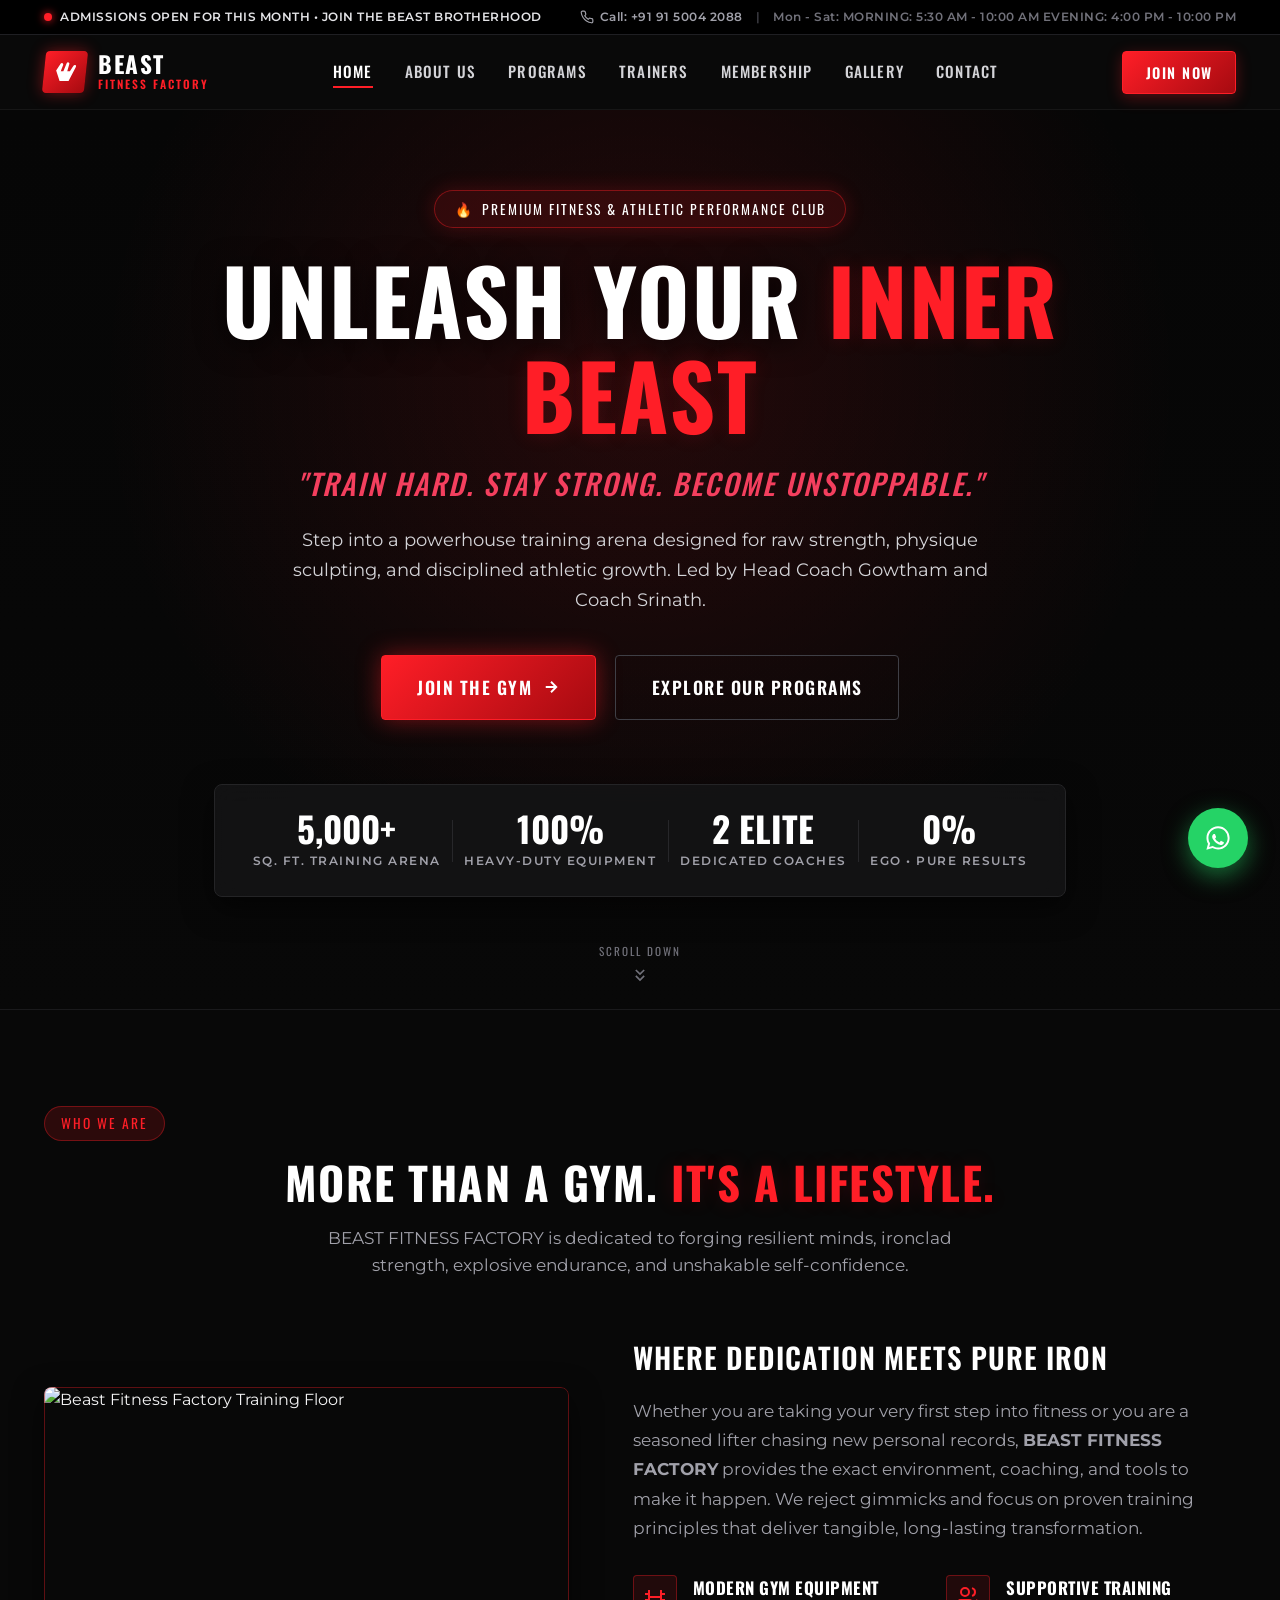
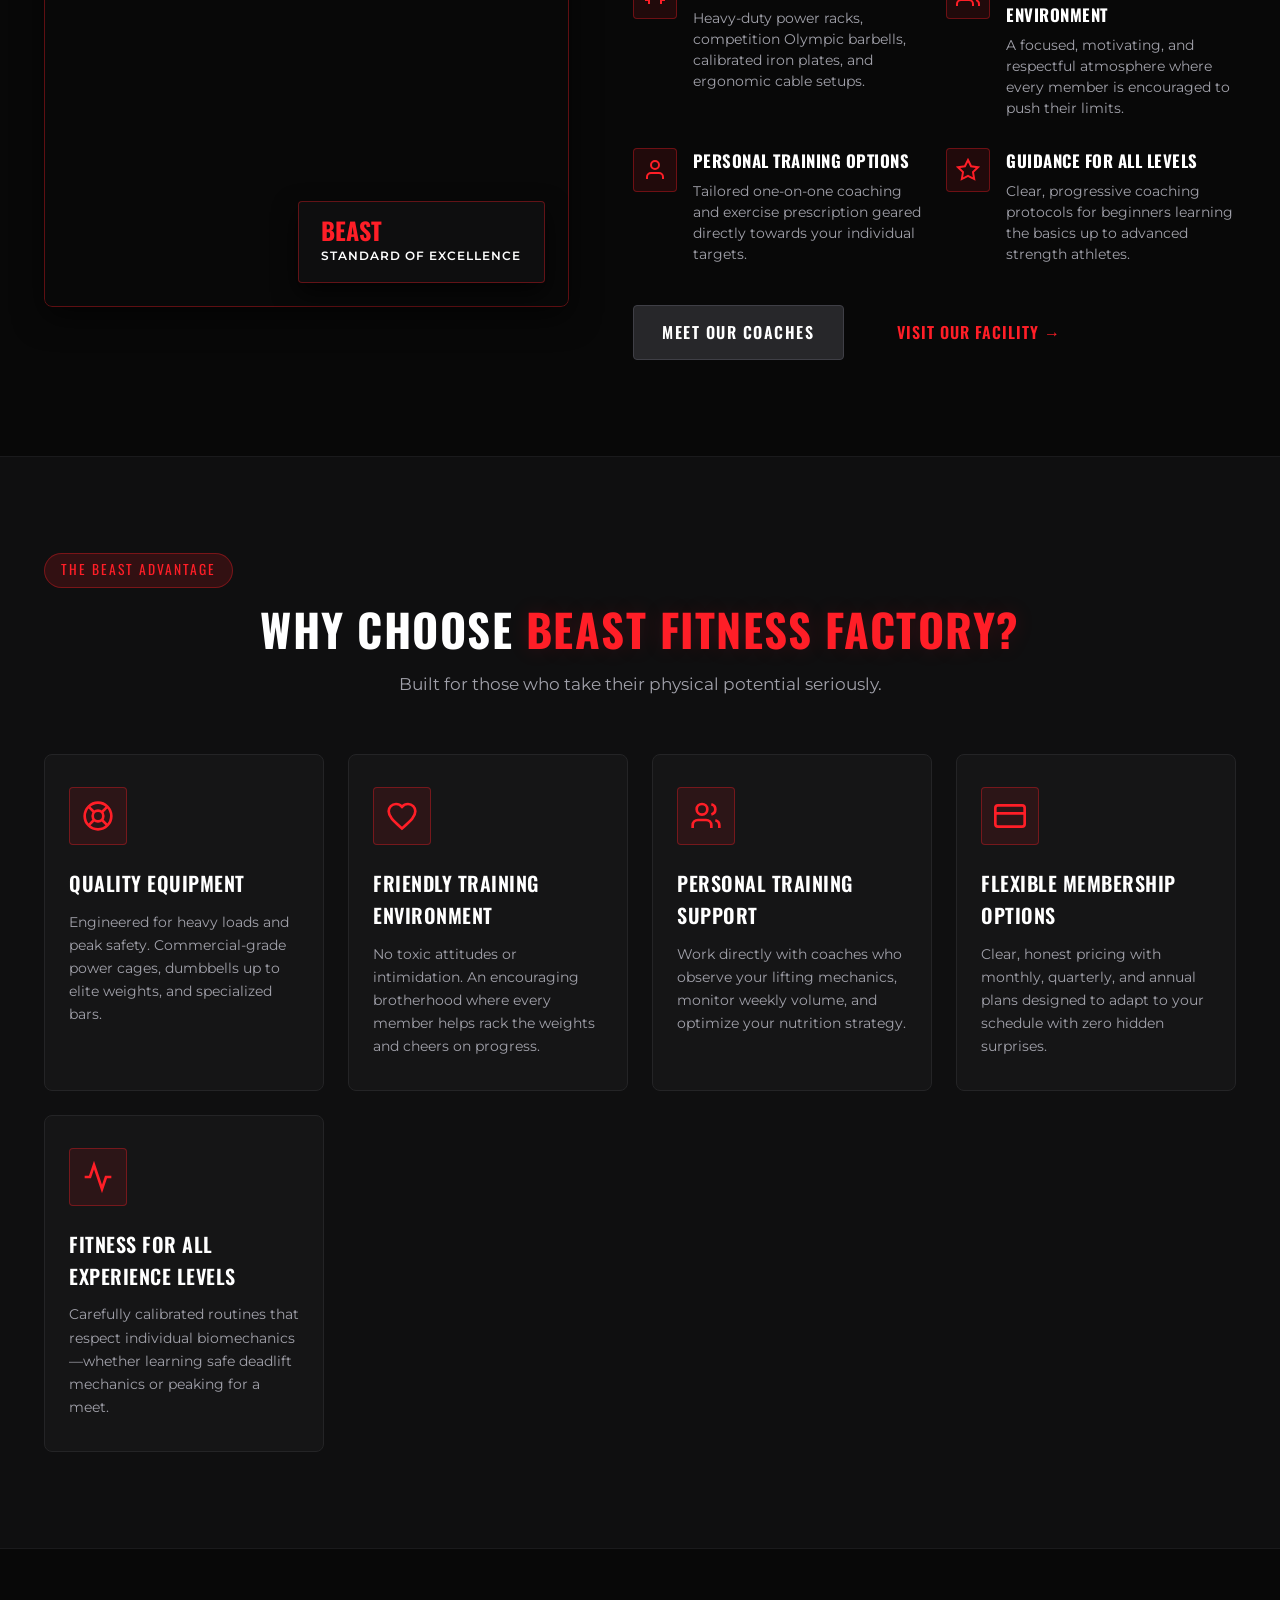
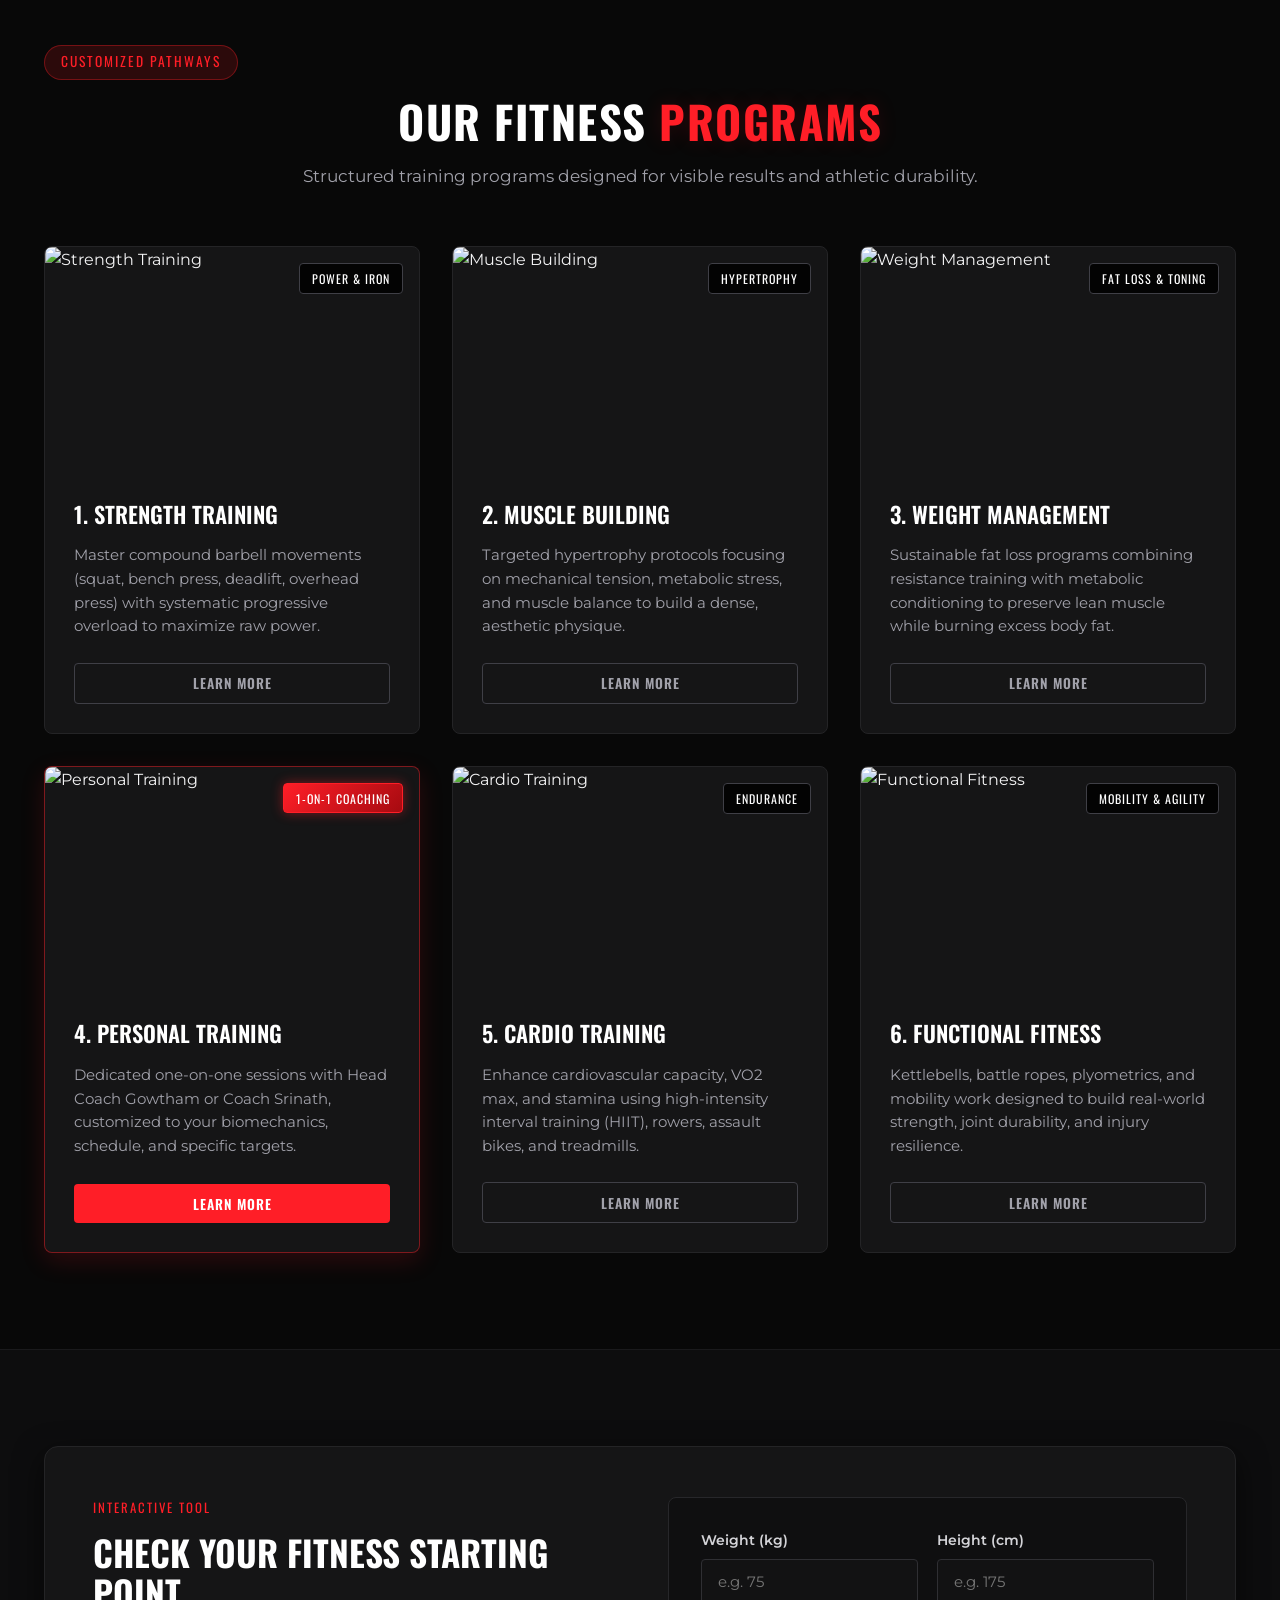
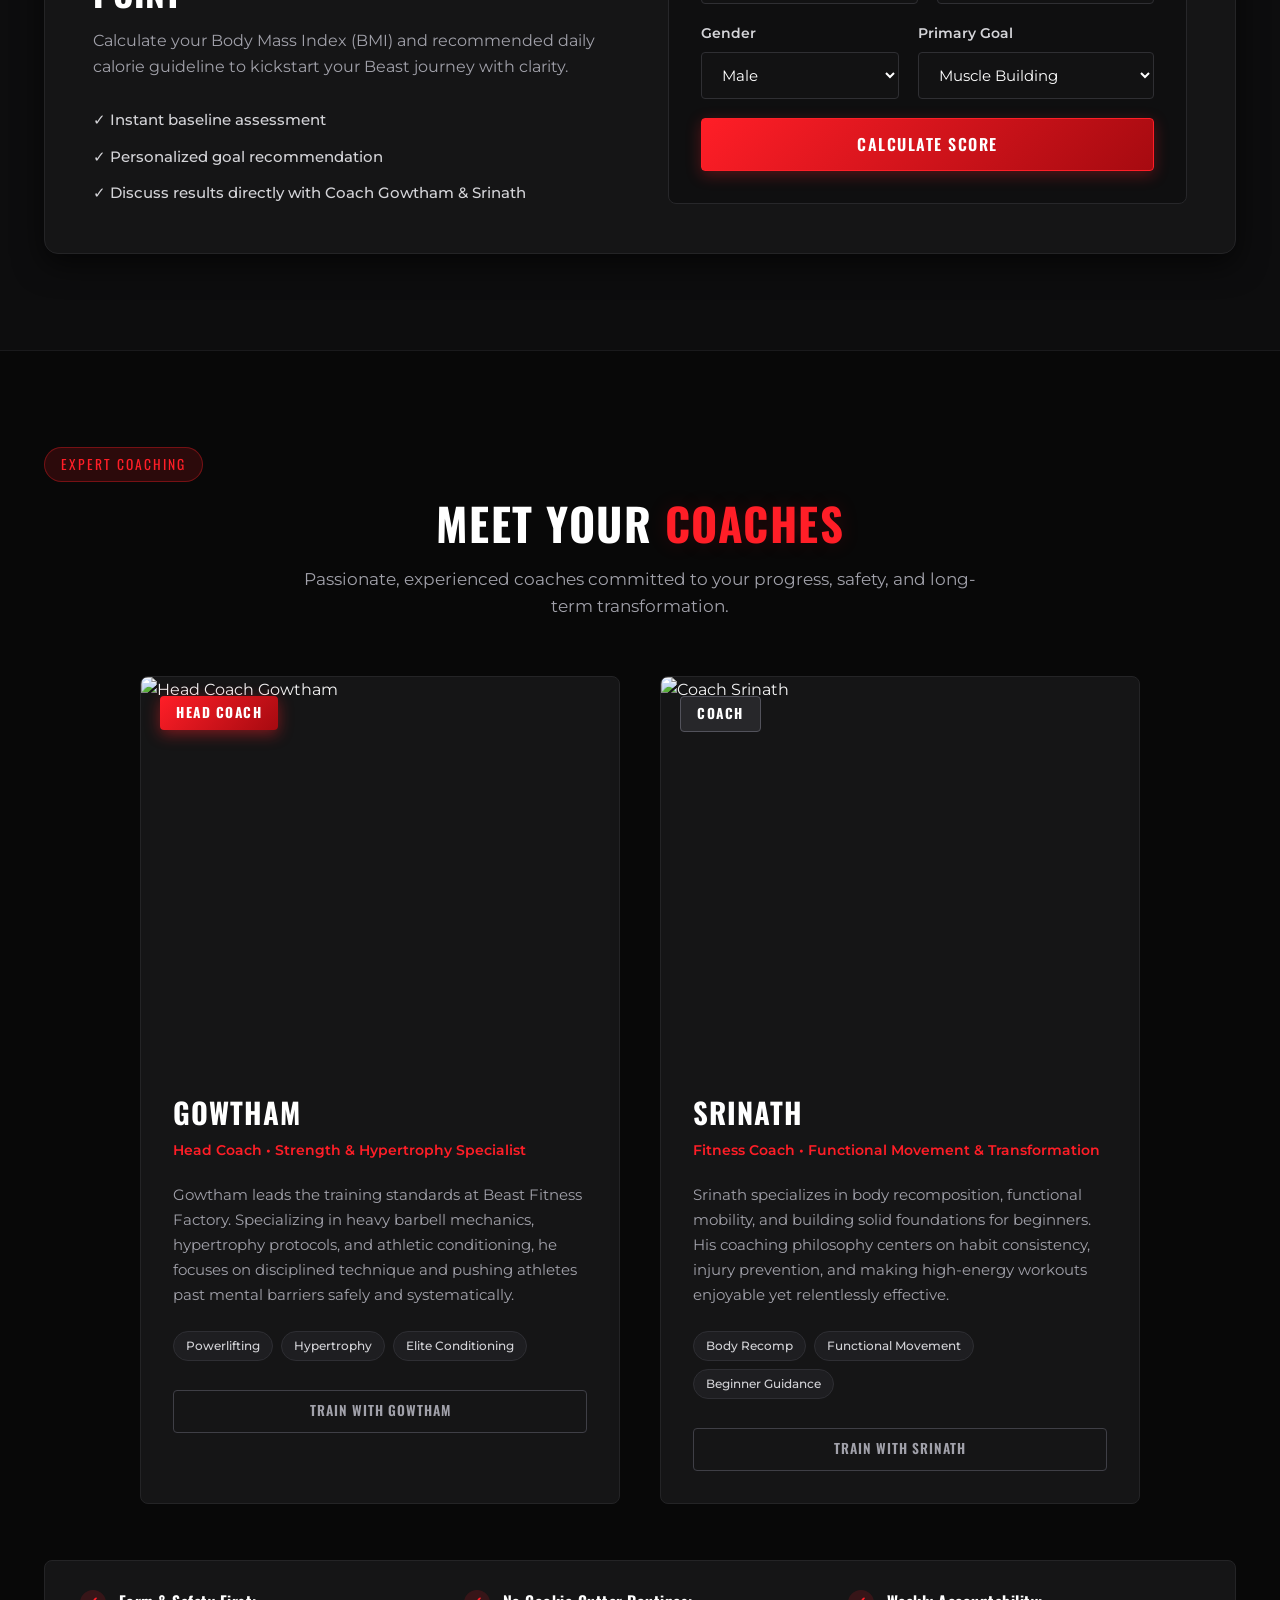
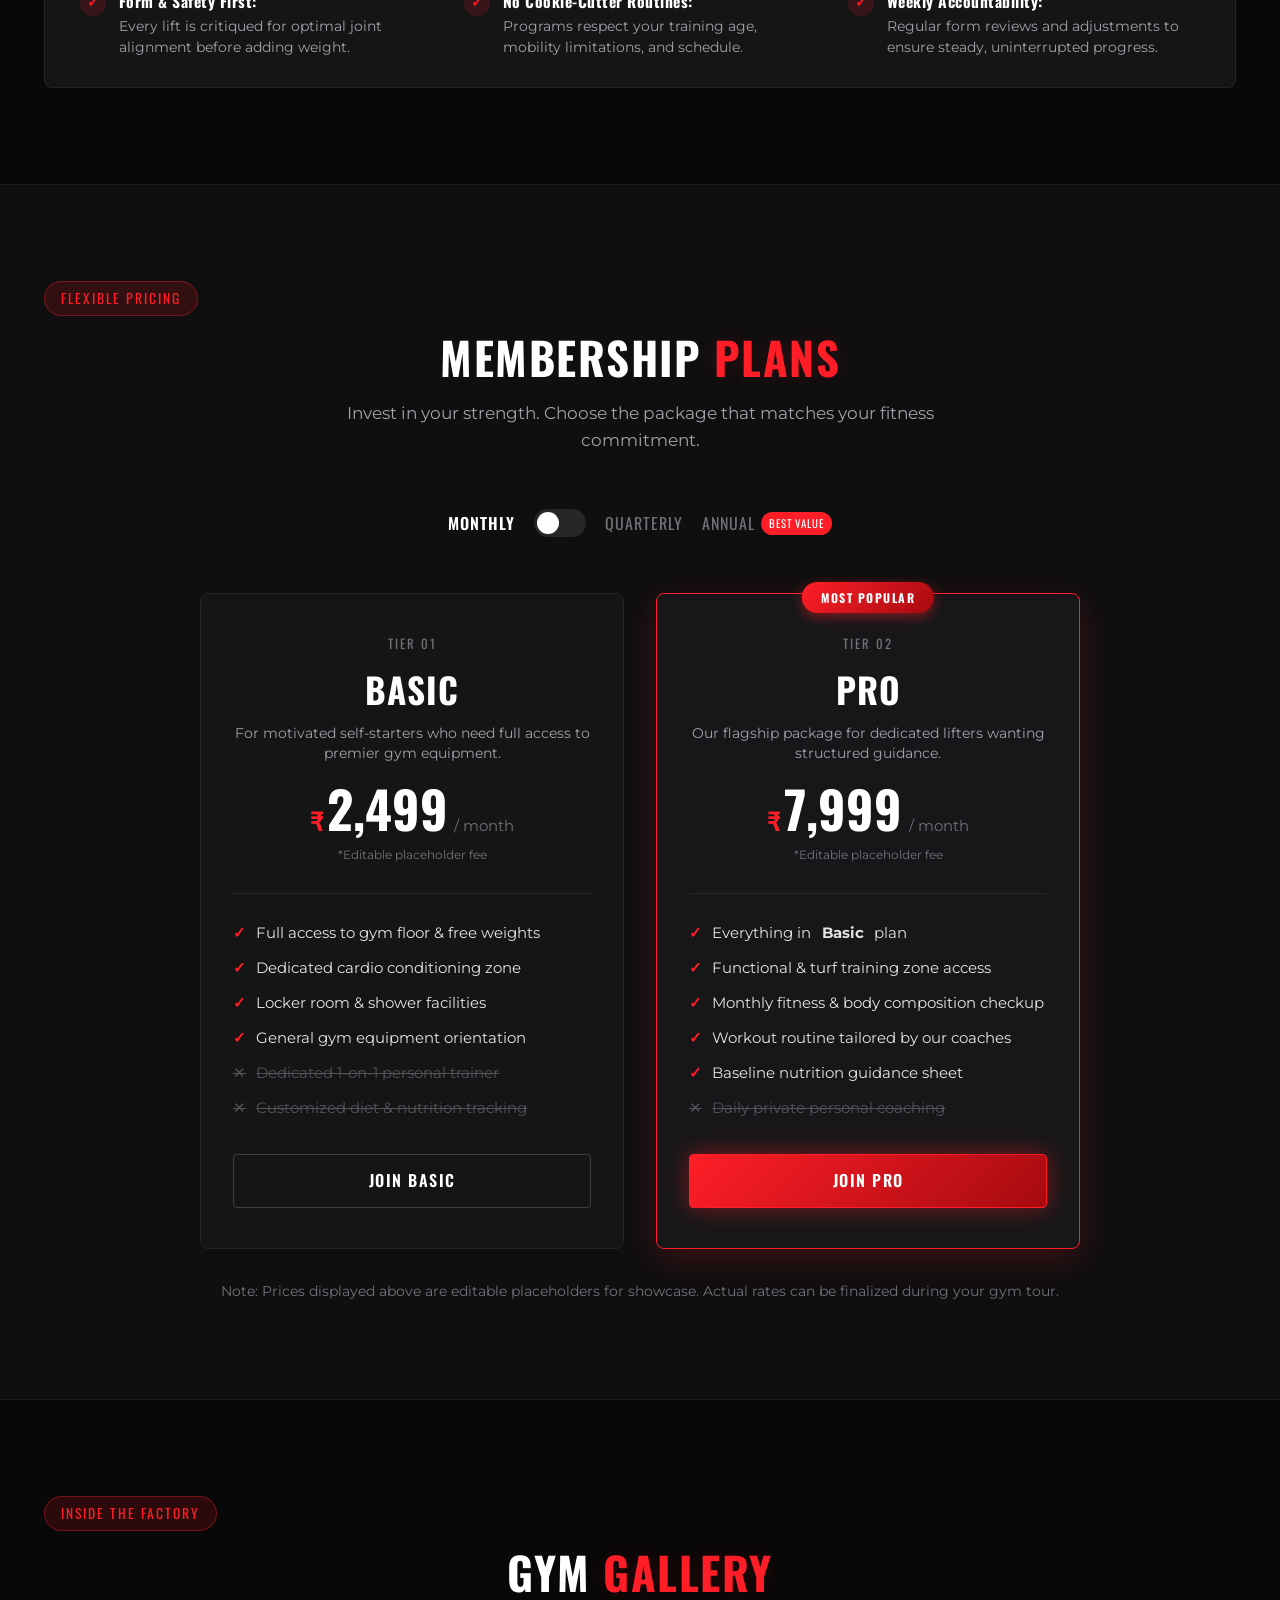
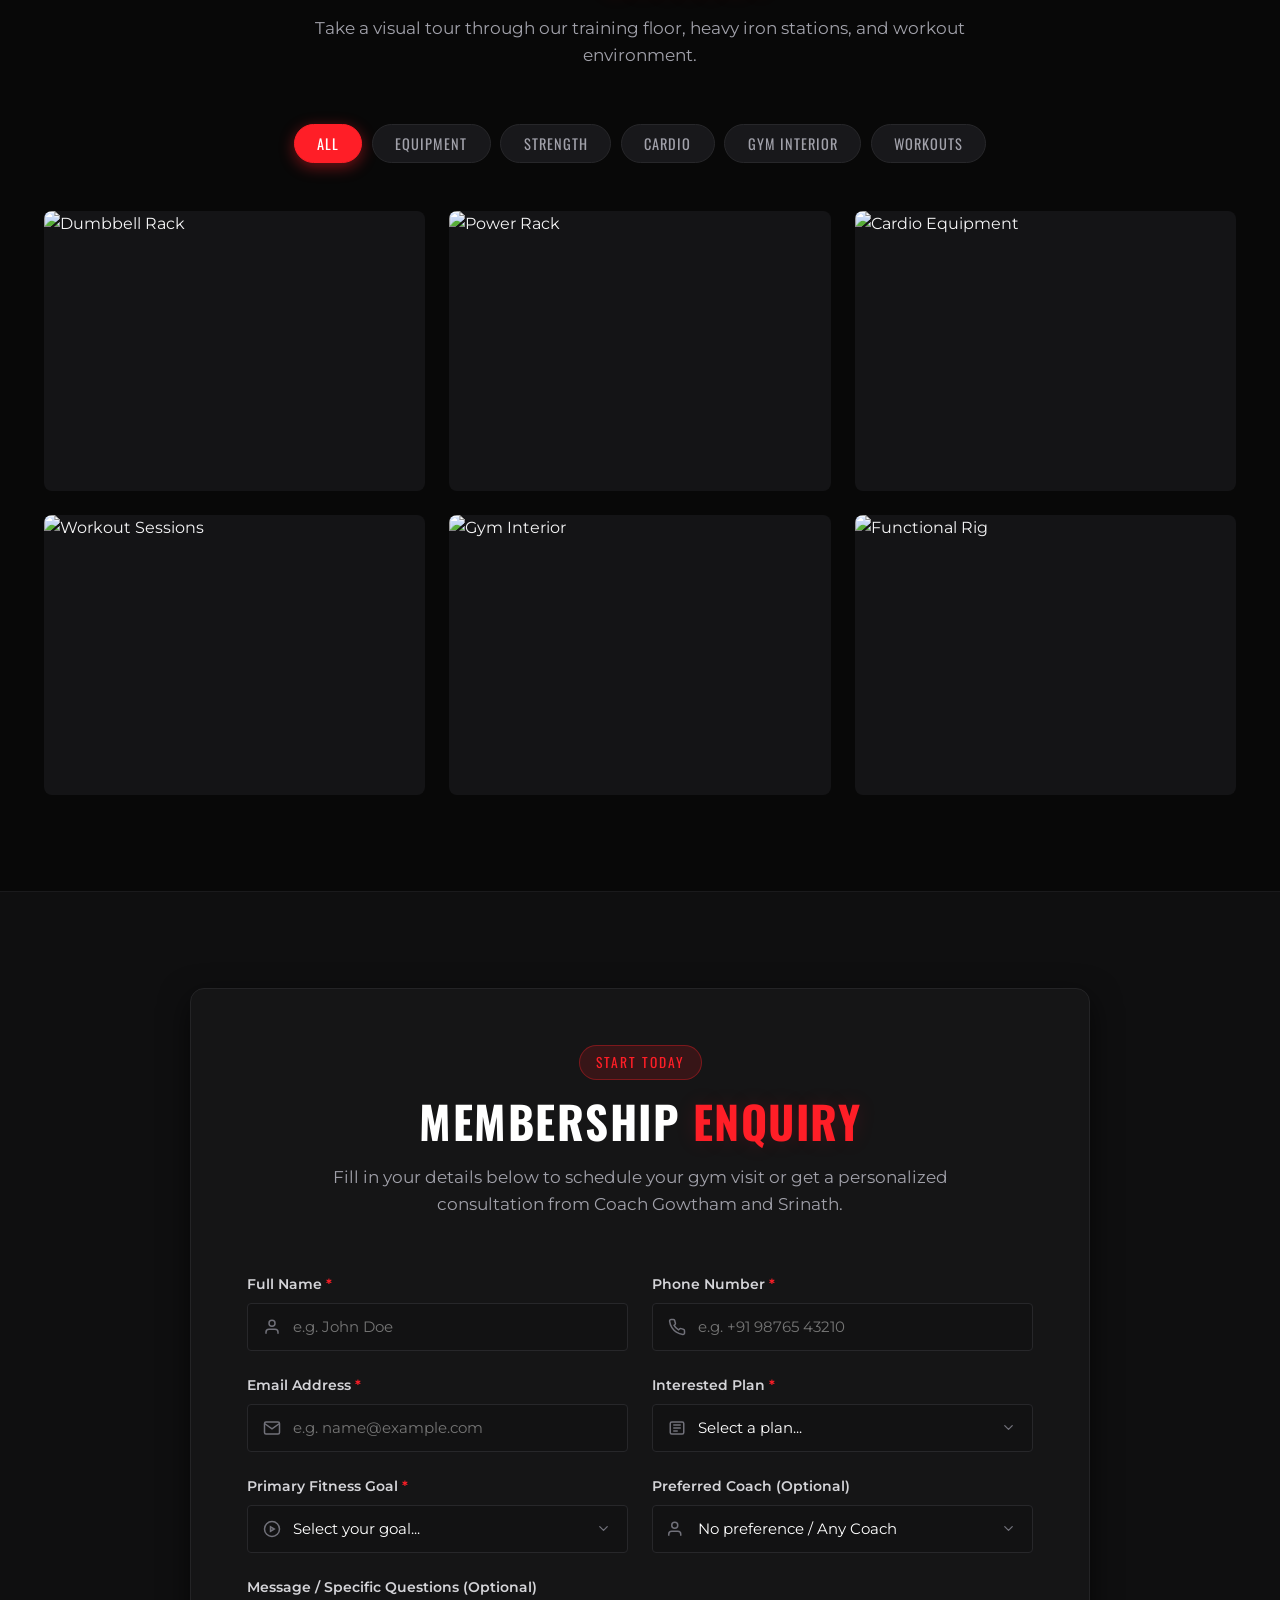
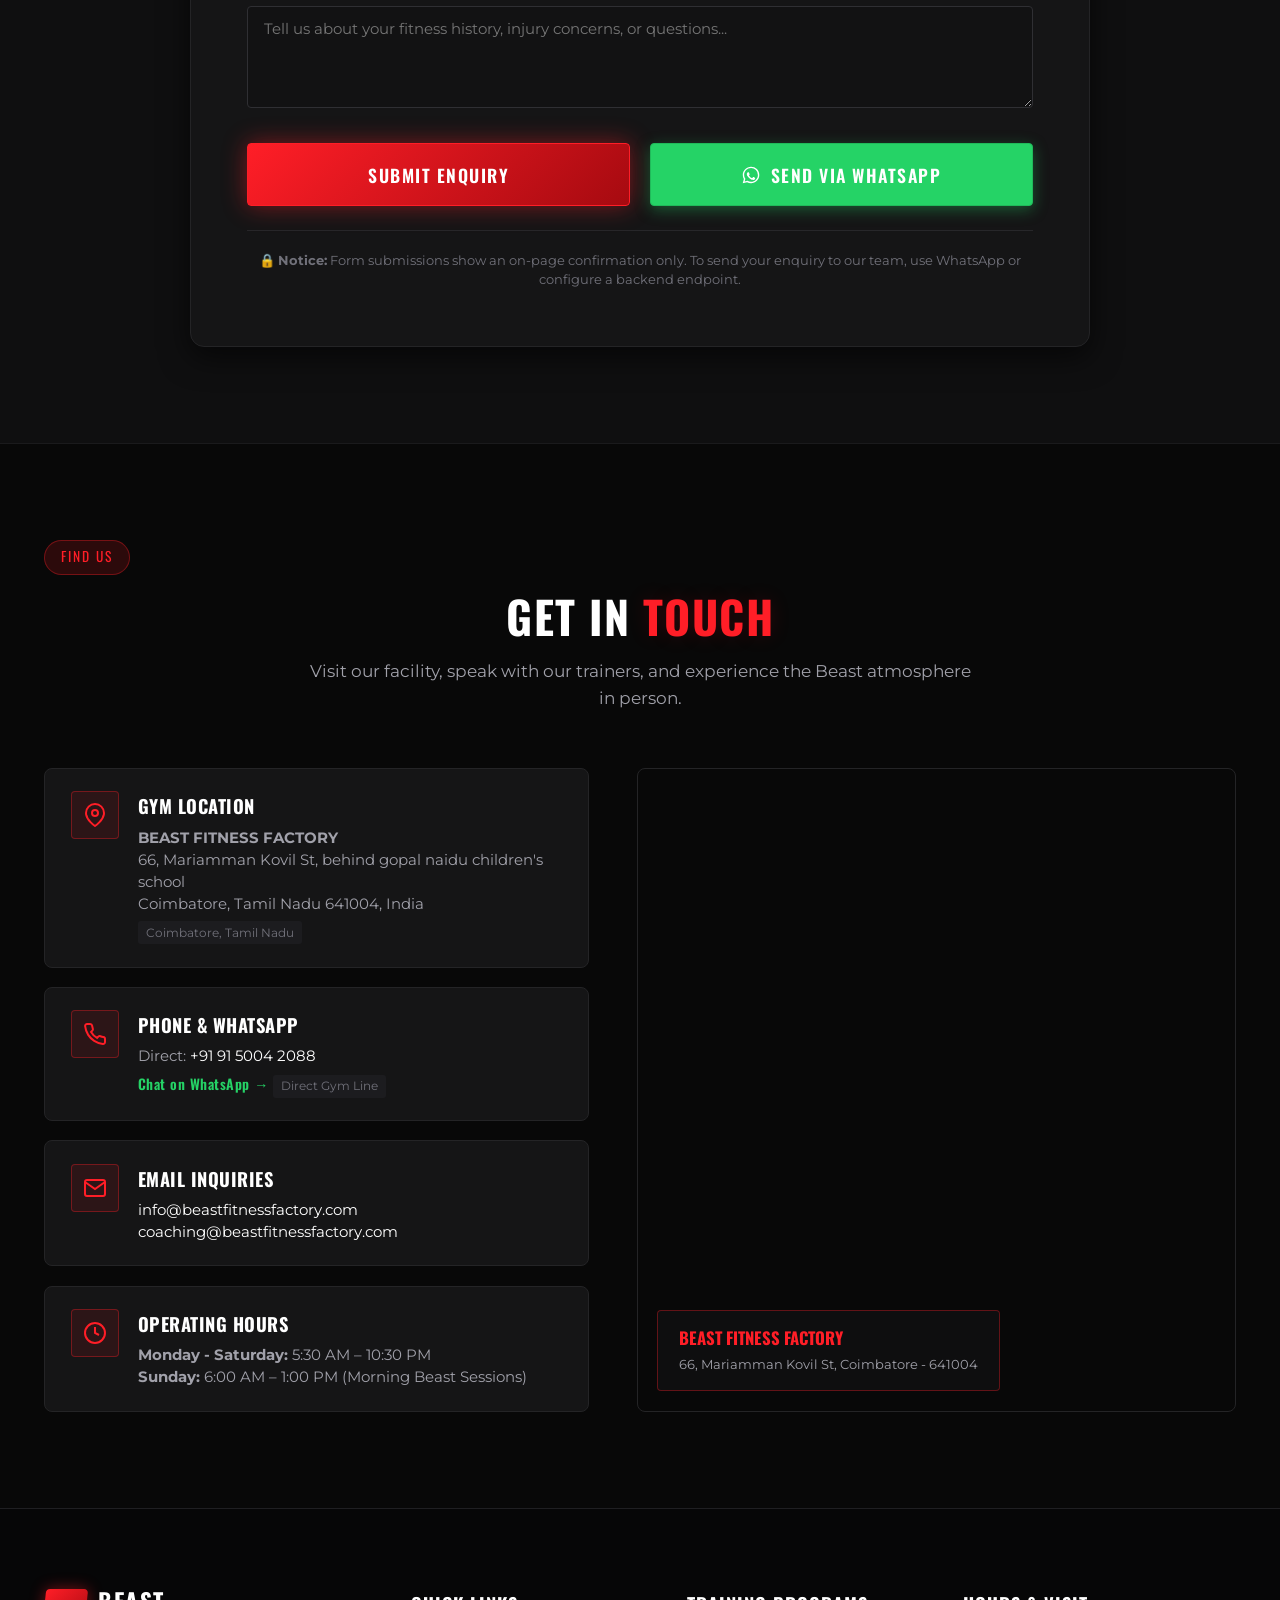
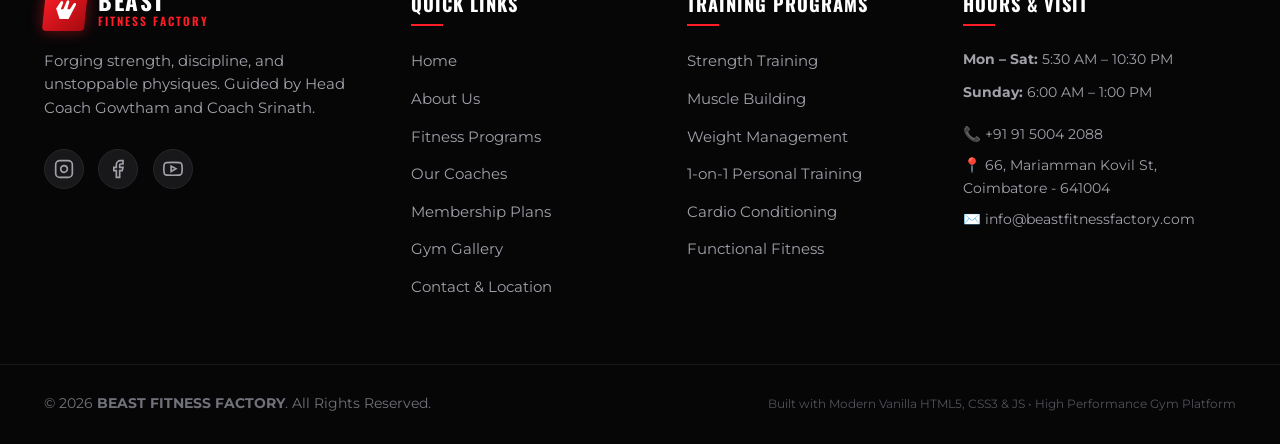
==== commit a0fdcc96: "Remove demo wording from enquiry flow Co-authored-by: Copilot <223556219+Copilot@users.noreply.githu" ====
--- a/index.html
+++ b/index.html
@@ -766,7 +766,7 @@
             <!-- Form Action Buttons -->
             <div class="enquiry-actions">
               <button type="submit" class="btn btn-primary btn-large btn-glow" id="btn-submit-form">
-                <span>Submit Enquiry (Demo)</span>
+                <span>Submit Enquiry</span>
               </button>
               
               <button type="button" class="btn btn-whatsapp btn-large" id="btn-whatsapp-enquiry">
@@ -777,7 +777,7 @@
 
             <!-- Transparency Disclaimer -->
             <p class="form-disclaimer">
-              🔒 <strong>Demo Notice:</strong> This initial version is set up with instant WhatsApp forwarding or client-side demo validation. No real messages are dispatched to an external server unless configured with your backend endpoint.
+              🔒 <strong>Notice:</strong> Form submissions show an on-page confirmation only. To send your enquiry to our team, use WhatsApp or configure a backend endpoint.
             </p>
           </form>
         </div>
@@ -1026,7 +1026,7 @@
         </div>
         <h3 id="feedback-title">Enquiry Received!</h3>
         <p id="feedback-message" class="feedback-text">
-          Thank you for taking the first step. This is a local demo confirmation verifying all input fields.
+          Thank you for taking the first step. Your details are shown in this confirmation only. To send your enquiry to our team, choose Send via WhatsApp.
         </p>
         <div class="feedback-summary" id="feedback-summary"></div>
         <div class="modal-actions">
